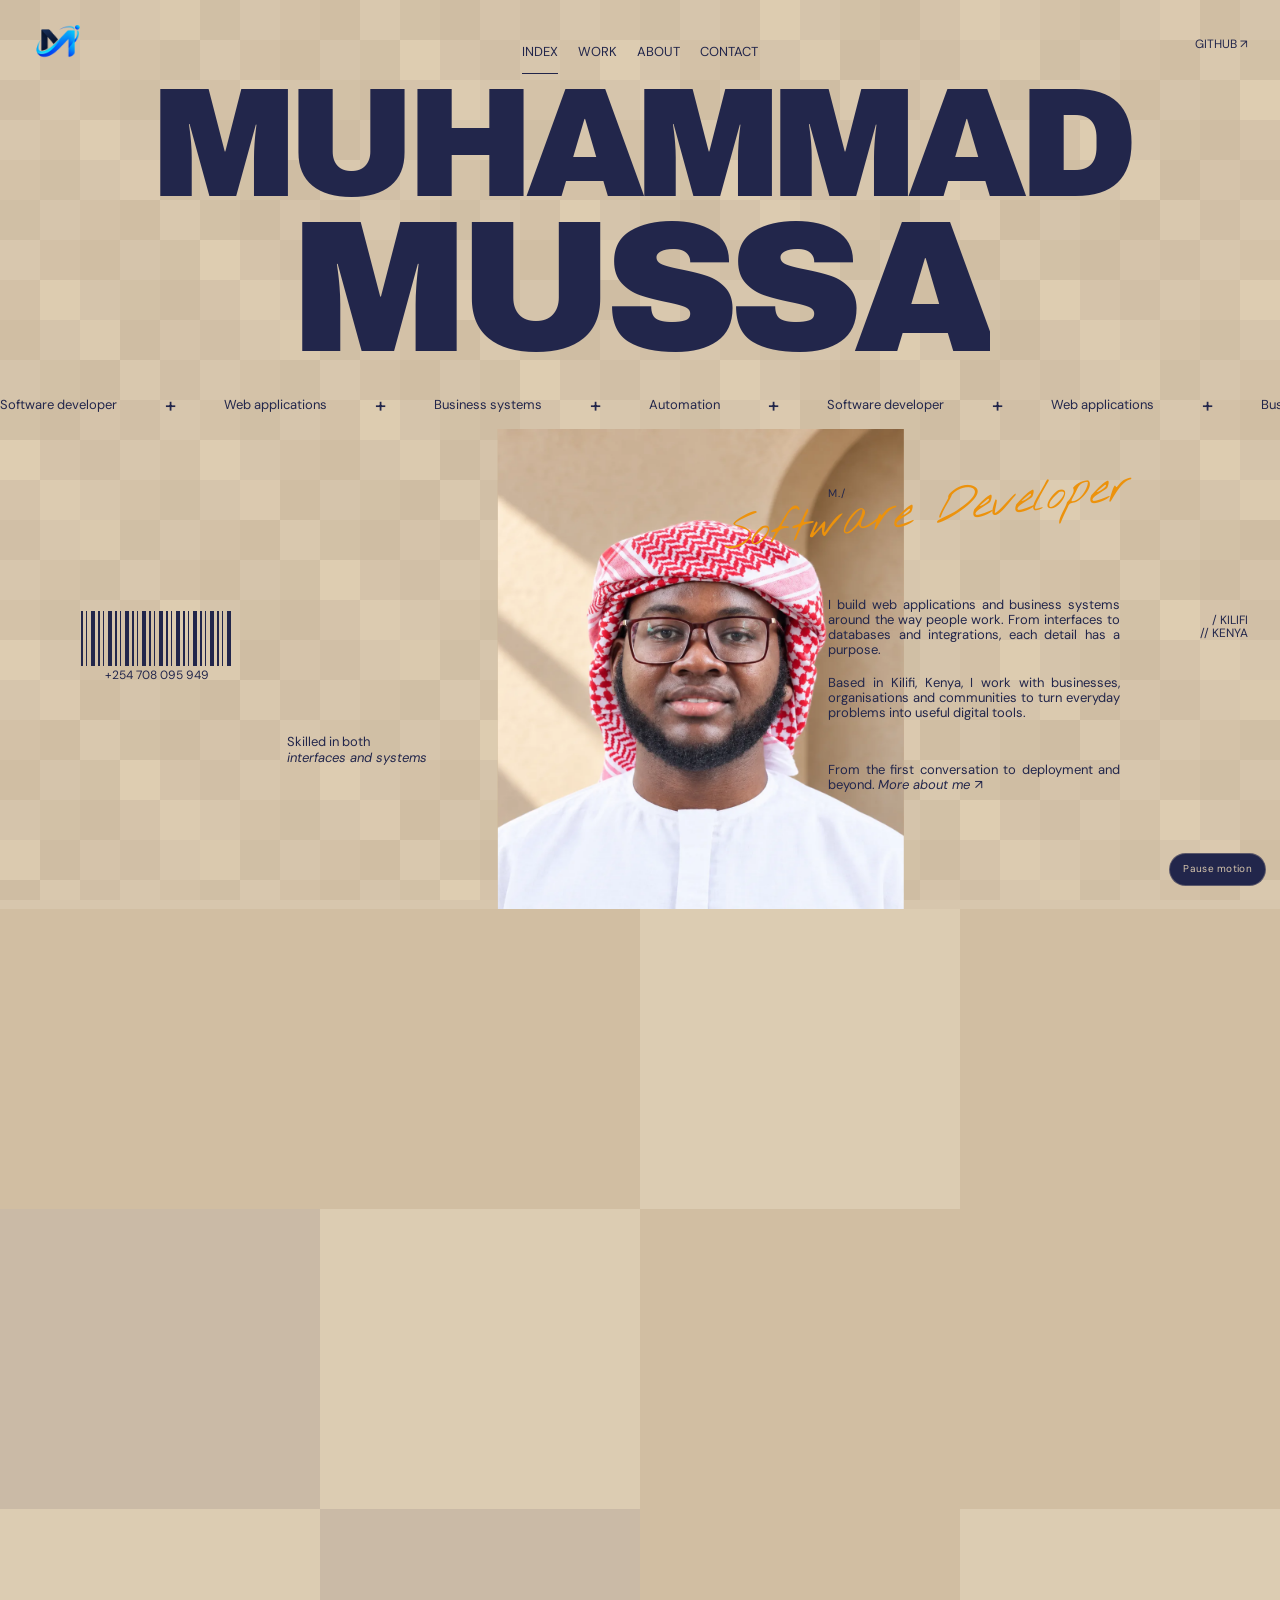
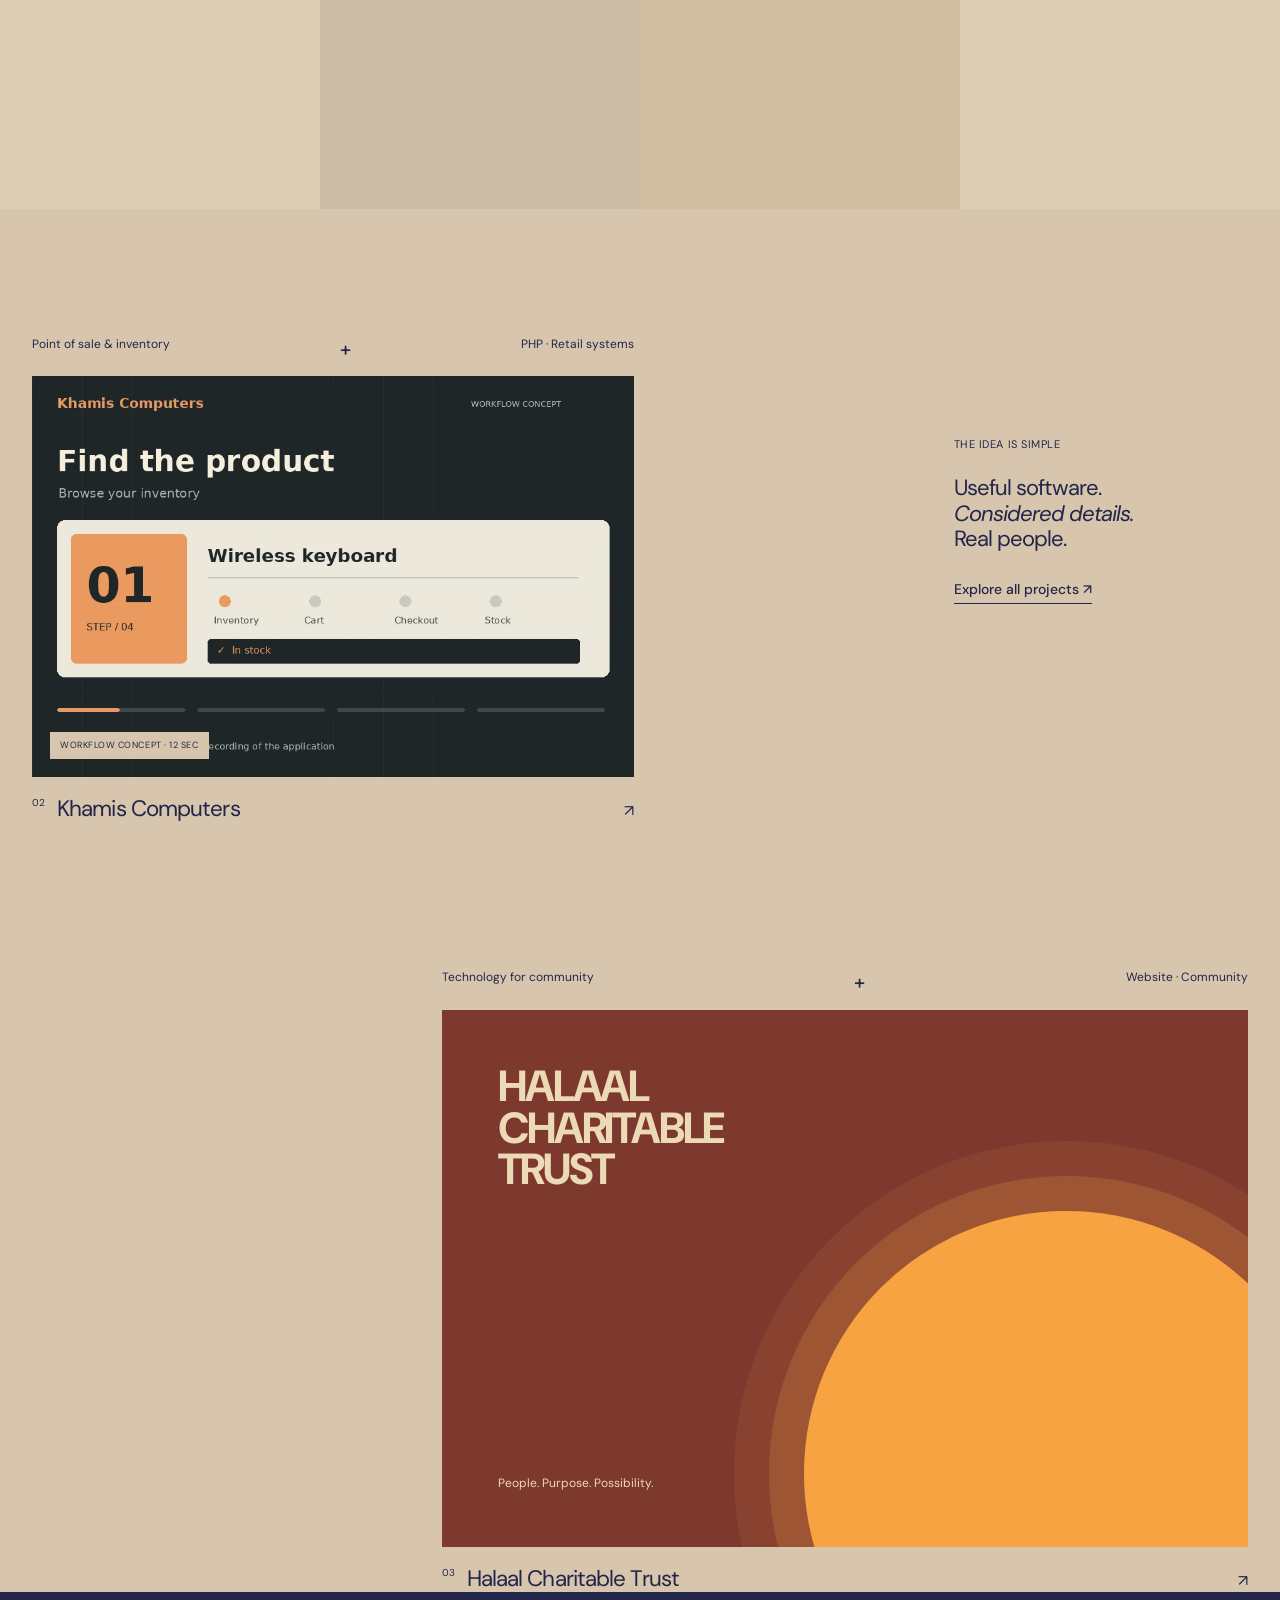
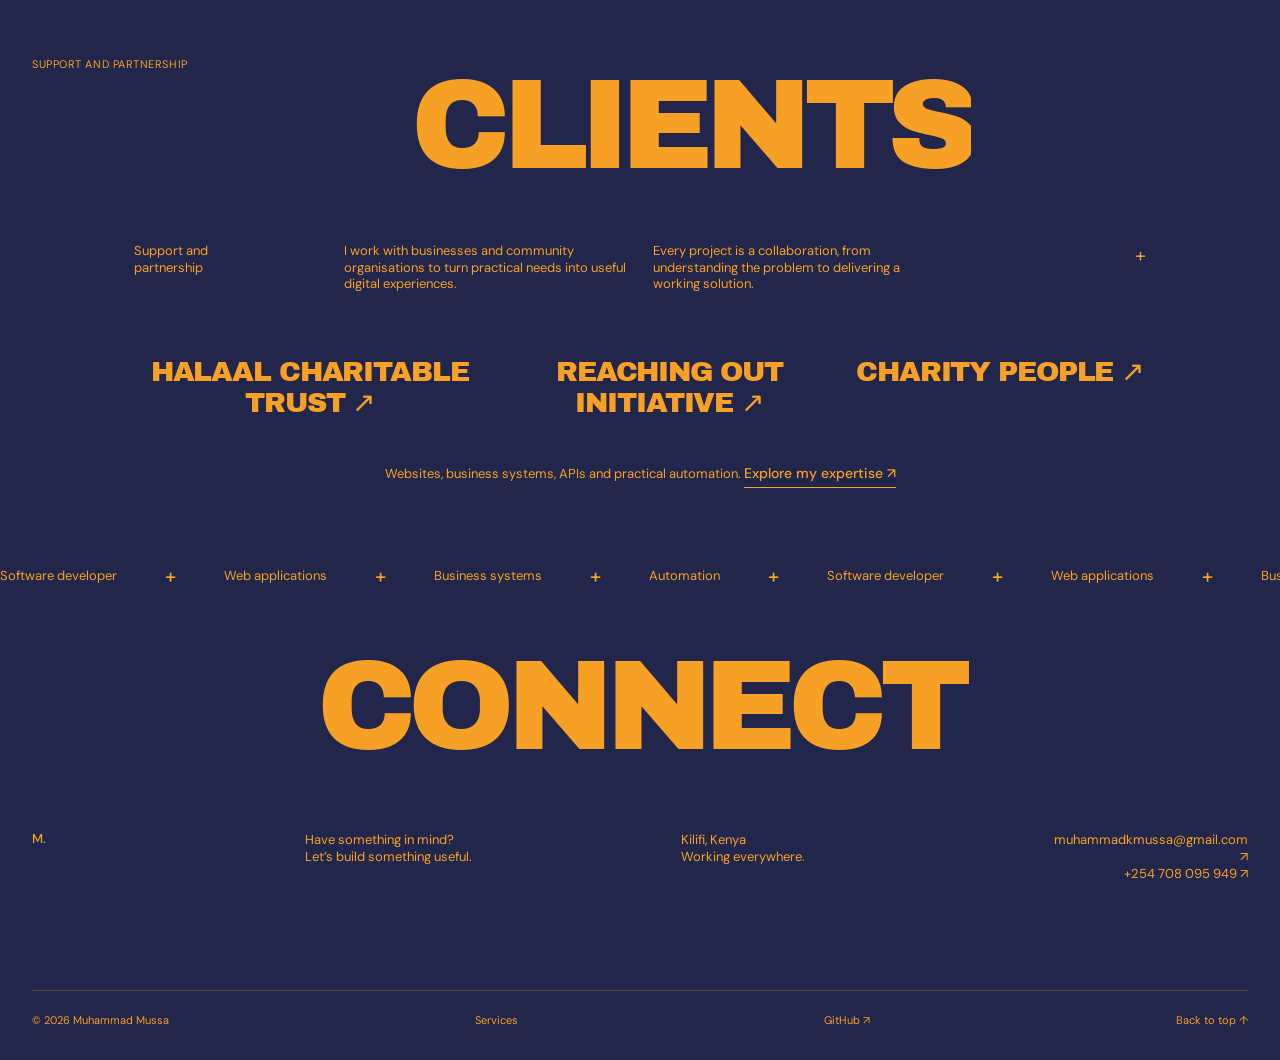
==== index.html @ 66f67c25 "Optimize deploy: WebP portrait, immutable asset caching, exclude docs/unused assets" ====
<!doctype html>
<html lang="en">
<head>
<meta charset="utf-8">
<meta name="viewport" content="width=device-width, initial-scale=1">
<title>Software Developer in Kilifi — Muhammad Mussa</title>
<meta name="description" content="Muhammad Mussa is a full-stack software developer in Kilifi, Kenya — websites, custom software, POS & inventory, hotel, school, library, NGO and AI solutions with M-Pesa and WhatsApp integration.">
<link rel="canonical" href="https://muhammadmussa.vercel.app/">
<meta property="og:type" content="website">
<meta property="og:title" content="Software Developer in Kilifi — Muhammad Mussa">
<meta property="og:description" content="Websites, custom software, POS & inventory, hotel, school, NGO and AI solutions for organisations in Kilifi and beyond.">
<meta property="og:url" content="https://muhammadmussa.vercel.app/">
<meta property="og:image" content="https://muhammadmussa.vercel.app/assets/og-image.png">
<meta name="twitter:card" content="summary_large_image">
<meta name="twitter:title" content="Software Developer in Kilifi — Muhammad Mussa">
<meta name="twitter:description" content="Websites, custom software, POS & inventory, hotel, school, NGO and AI solutions.">
<meta name="twitter:image" content="https://muhammadmussa.vercel.app/assets/og-image.png">
<meta name="theme-color" content="#D7C6AD">
<link rel="icon" href="/assets/favicon.png" type="image/png">
<link rel="apple-touch-icon" href="/assets/apple-touch-icon.png">
<link rel="preconnect" href="https://fonts.googleapis.com">
<link rel="preconnect" href="https://fonts.gstatic.com" crossorigin>
<link href="https://fonts.googleapis.com/css2?family=IBM+Plex+Mono:wght@400;500&family=IBM+Plex+Sans:wght@400;500;600;700&display=swap" rel="stylesheet">
<script id="portfolio-assets">
// A new local URL on each navigation keeps Live Server from returning an old stylesheet.
window.portfolioAssetVersion = /^(localhost|127\.0\.0\.1)$/.test(location.hostname)
  ? Date.now().toString(36)
  : '20260928-portfolio-1';
for (const file of ['styles.css', 'premium.css', 'fidelity.css']) {
  document.write(`<link rel="stylesheet" href="/${file}?v=${window.portfolioAssetVersion}">`);
}
</script>
<noscript><link rel="stylesheet" href="/styles.css"><link rel="stylesheet" href="/premium.css"><link rel="stylesheet" href="/fidelity.css"></noscript>
<link href="https://fonts.googleapis.com/css2?family=Archivo+Black&family=DM+Sans:wght@400;500;600&family=Nothing+You+Could+Do&display=swap" rel="stylesheet">
<script type="application/ld+json">
{
  "@context": "https://schema.org",
  "@type": "Person",
  "name": "Muhammad Mussa",
  "jobTitle": "Software Developer",
  "address": {
    "@type": "PostalAddress",
    "addressLocality": "Kilifi",
    "addressCountry": "KE"
  },
  "email": "muhammadkmussa@gmail.com",
  "telephone": "+254708095949",
  "url": "https://muhammadmussa.vercel.app/",
  "sameAs": [
    "https://github.com/muhammadkmussa-cloud"
  ],
  "knowsAbout": [
    "Web Development",
    "Custom Software",
    "Business Systems",
    "POS and Inventory",
    "Hospitality Systems",
    "Education Systems",
    "Library Systems",
    "Artificial Intelligence",
    "Automation",
    "M-Pesa Integration",
    "WhatsApp Integration"
  ]
}
</script>
</head>
<body data-page="index"><a class="skip" href="#main">Skip to content</a><div class="mosaic" aria-hidden="true"></div><div class="page-curtain" aria-hidden="true"><div class="curtain-blocks"><i></i><i></i><i></i><i></i><i></i><i></i><i></i><i></i><i></i><i></i><i></i><i></i></div></div>
<header class="header"><a class="brand" href="/" aria-label="Muhammad Mussa home"><img src="/assets/logo-512.png" width="52" height="52" alt="Muhammad Mussa logo"></a><nav id="navLinks" aria-label="Primary"><a href="/">Index</a><a href="/work.html">Work</a><a href="/about.html">About</a><a href="/contact.html">Contact</a></nav><a class="social-link" href="https://github.com/muhammadkmussa-cloud" target="_blank" rel="noopener">GitHub ↗</a><button class="burger" id="burger" aria-label="Open navigation" aria-expanded="false" aria-controls="navLinks" hidden><span></span><span></span></button></header><button class="motion-toggle" type="button" aria-pressed="false" hidden>Pause motion</button><main id="main"><section class="identity" id="top"><h1 class="name-title display"><span>MUHAMMAD</span><span>MUSSA</span></h1><div class="ticker" aria-label="Software developer, web applications, business systems, automation"><div class="ticker-track" aria-hidden="true"><div><span>Software developer</span><i aria-hidden="true">+</i><span>Web applications</span><i aria-hidden="true">+</i><span>Business systems</span><i aria-hidden="true">+</i><span>Automation</span><i aria-hidden="true">+</i></div><div><span>Software developer</span><i aria-hidden="true">+</i><span>Web applications</span><i aria-hidden="true">+</i><span>Business systems</span><i aria-hidden="true">+</i><span>Automation</span><i aria-hidden="true">+</i></div></div></div><div class="hero-editorial wrap"><div class="portrait-stage" aria-label="Portrait of Muhammad Mussa"><img class="portrait-photo" src="/assets/portrait-muhammad.webp" alt="Muhammad Mussa wearing glasses and a red-and-white kilamba" width="1122" height="1402" decoding="async"><span class="portrait-caption">MUHAMMAD MUSSA / INDEPENDENT ENGINEER</span><span class="handwritten">Software Developer</span></div><div class="hero-aside"><span class="micro">M./</span><p>I build web applications and business systems around the way people work. From interfaces to databases and integrations, each detail has a purpose.</p><p class="hero-detail">Based in Kilifi, Kenya, I work with businesses, organisations and communities to turn everyday problems into useful digital tools.</p><p class="hero-detail">From the first conversation to deployment and beyond. <a href="/about.html"><em>More about me ↗</em></a></p></div><div class="hero-stamp"><span class="barcode" aria-hidden="true"></span><span>+254 708 095 949</span></div><span class="hero-side-label">/ KILIFI<br>// KENYA</span><p class="hero-left-note">Skilled in both<br><em>interfaces and systems</em></p></div></section><section class="wrap selected-work" id="work"><div class="editorial-heading"><h2 class="display reveal work-word"><span>W</span><span>O</span><span>RK</span></h2><span class="micro">A FEW THINGS<br>I’VE BUILT / 01—03</span></div><div class="work-grid"><article class="work-card reveal"><div class="card-kicker"><span>Library management</span><span class="spinning-cross" aria-hidden="true">+</span><span>Python · M-Pesa · OCR</span></div><a class="work-image library" href="/somahub.html" aria-label="Explore SomaHub"><div class="project-pair"><div class="library-cover"><span class="cover-micro">SOMAHUB / LIBRARY SYSTEM</span><strong>GOOD<br>BOOKS.<br>CONNECTED<br>PEOPLE.</strong><div class="cover-books" aria-hidden="true"><i>SOMA</i><i>HUB</i><i>LIBRARY</i></div><small>Illustrated project overview</small></div><div class="film-panel"><video class="showcase-film" muted loop playsinline preload="none" poster="/assets/films/library-poster.webp" aria-label="Illustrated library workflow"><source src="/assets/films/library.mp4" type="video/mp4"></video><span class="media-badge">Workflow concept · 12 sec</span><span class="view-orb" aria-hidden="true">View<br>project ↗</span></div></div></a><a class="card-caption" href="/somahub.html"><sup>01</sup><h3>SomaHub</h3><span>↗</span></a></article><article class="work-card reveal"><div class="card-kicker"><span>Point of sale & inventory</span><span class="spinning-cross" aria-hidden="true">+</span><span>PHP · Retail systems</span></div><a class="work-image pos" href="/khamis-computers.html" aria-label="Explore Khamis Computers"><video class="showcase-film" muted loop playsinline preload="none" poster="/assets/films/pos-poster.webp" aria-label="Illustrated pos workflow"><source src="/assets/films/pos.mp4" type="video/mp4"></video><span class="media-badge">Workflow concept · 12 sec</span><span class="view-orb" aria-hidden="true">View<br>project ↗</span></a><a class="card-caption" href="/khamis-computers.html"><sup>02</sup><h3>Khamis Computers</h3><span>↗</span></a></article><div class="work-statement reveal"><span class="micro">THE IDEA IS SIMPLE</span><p>Useful software.<br><em>Considered details.</em><br>Real people.</p><a class="text-link" href="/work.html">Explore all projects ↗</a></div><article class="work-card reveal"><div class="card-kicker"><span>Technology for community</span><span class="spinning-cross" aria-hidden="true">+</span><span>Website · Community</span></div><a class="work-image charity" href="/halaal-charitable-trust.html" aria-label="Explore Halaal Charitable Trust"><div class="charity-cover"><span>HALAAL<br>CHARITABLE<br>TRUST</span><div class="sun-disc"></div><small>People. Purpose. Possibility.</small></div><span class="view-orb" aria-hidden="true">View<br>project ↗</span></a><a class="card-caption" href="/halaal-charitable-trust.html"><sup>03</sup><h3>Halaal Charitable Trust</h3><span>↗</span></a></article></div></section><section class="clients" id="about"><div class="wrap clients-inner"><span class="micro">SUPPORT AND PARTNERSHIP</span><div class="split-heading"><h2 class="display reveal client-word"><span>CLI</span><span>ENTS</span></h2><p class="split-note"><span aria-hidden="true">(</span><span>Good software starts with people. Thank you for the trust and collaboration.</span><span aria-hidden="true">)</span></p></div><div class="client-introduction reveal"><span>Support and<br>partnership</span><p>I work with businesses and community organisations to turn practical needs into useful digital experiences.</p><p>Every project is a collaboration, from understanding the problem to delivering a working solution.</p><span class="client-cross" aria-hidden="true">+</span></div><div class="client-names reveal"><a href="https://halaalcharitabletrust.org/" target="_blank" rel="noopener">Halaal Charitable Trust ↗</a><a href="https://reachingoutinitiative.org/" target="_blank" rel="noopener">Reaching Out Initiative ↗</a><a href="https://charitypeople.co.ke/" target="_blank" rel="noopener">Charity People ↗</a></div><p id="expertise">Websites, business systems, APIs and practical automation. <a class="text-link" href="/services.html">Explore my expertise ↗</a></p></div></section></main><footer class="premium-footer" id="contact"><div class="ticker" aria-label="Software developer, web applications, business systems, automation"><div class="ticker-track" aria-hidden="true"><div><span>Software developer</span><i aria-hidden="true">+</i><span>Web applications</span><i aria-hidden="true">+</i><span>Business systems</span><i aria-hidden="true">+</i><span>Automation</span><i aria-hidden="true">+</i></div><div><span>Software developer</span><i aria-hidden="true">+</i><span>Web applications</span><i aria-hidden="true">+</i><span>Business systems</span><i aria-hidden="true">+</i><span>Automation</span><i aria-hidden="true">+</i></div></div></div><div class="wrap"><a class="connect display reveal" href="/contact.html"><span class="connect-line">C</span><span class="connect-line">ON</span><span class="connect-line">NECT</span></a><div class="footer-grid"><a href="/" class="footer-mark">M.</a><p>Have something in mind?<br>Let’s build something useful.</p><p>Kilifi, Kenya<br>Working everywhere.</p><div><a href="mailto:muhammadkmussa@gmail.com">muhammadkmussa@gmail.com ↗</a><a href="tel:+254708095949">+254 708 095 949 ↗</a></div></div><div class="footer-base"><span>© <span id="year">2026</span> Muhammad Mussa</span><a href="/services.html">Services</a><a href="https://github.com/muhammadkmussa-cloud" target="_blank" rel="noopener">GitHub ↗</a><a href="#top">Back to top ↑</a></div></div></footer><script id="portfolio-scripts">
for (const file of ['script.js', 'motion.js', 'interactions.js']) {
  const tag = document.createElement('script');
  tag.src = `/${file}?v=${window.portfolioAssetVersion}`;
  tag.async = false;
  document.body.append(tag);
}
</script></body></html>
---- styles.css ----
:root {
  --paper:#f8f9fb;
  --white:#fff;
  --ink:#182126;
  --muted:#58636b;
  --blue:#1b4dd8;
  --blue-dark:#153ba8;
  --line:#dce1e5;
  --mono:'IBM Plex Mono',monospace;
  --sans:'IBM Plex Sans',system-ui,sans-serif;
  --wrap:1160px}

* {
  box-sizing:border-box}
html {
  scroll-behavior:smooth;
  scroll-padding-top:100px}
body {
  margin:0;
  background:var(--paper);
  color:var(--ink);
  font-family:var(--sans);
  font-size:17px;
  line-height:1.65;
  -webkit-font-smoothing:antialiased}
a {
  color:inherit;
  text-decoration:none}
button,input,textarea {
  font:inherit}
button,a,input,textarea,summary {
  -webkit-tap-highlight-color:transparent}
button,a {
  touch-action:manipulation}
button {
  cursor:pointer}
img {
  max-width:100%;
  height:auto}
h1,h2,h3,p {
  margin:0}
h1,h2,h3 {
  line-height:1.12;
  font-weight:500;
  letter-spacing:-.045em}
h1 {
  font-size:clamp(2.8rem,5.1vw,4.4rem)}
h2 {
  font-size:clamp(2rem,3.4vw,3rem)}
h3 {
  font-size:1.5rem}
em {
  font-style:normal;
  color:var(--blue)}
p {
  color:var(--muted)}
a,button {
  transition:color .18s,background .18s,border-color .18s,box-shadow .18s}
a:hover {
  color:var(--blue)}
:focus-visible {
  outline:3px solid var(--blue);
  outline-offset:5px}
::selection {
  background:#dce5ff;
  color:#132659}
[hidden] {
  display:none!important}
.wrap {
  width:min(var(--wrap),calc(100% - 96px));
  margin-inline:auto}
.section {
  padding-block:100px}
.eyebrow,.small-label {
  font-family:var(--mono);
  font-size:.69rem;
  letter-spacing:.075em;
  text-transform:uppercase;
  font-weight:500}
.eyebrow {
  color:var(--muted)}
.skip {
  position:fixed;
  left:16px;
  top:-100px;
  padding:12px 20px;
  background:var(--blue);
  color:white;
  z-index:100}
.skip:focus {
  top:12px;
  color:white}
.header {
  position:sticky;
  top:0;
  z-index:20;
  background:rgba(248,249,251,.97);
  border-bottom:1px solid var(--line)}
.header-inner {
  height:88px;
  display:flex;
  justify-content:space-between;
  align-items:center;
  gap:24px}
.brand {
  display:flex;
  align-items:center;
  gap:14px;
  font-size:.95rem;
  font-weight:600;
  line-height:1.3}
.brand-role {
  display:block;
  font-weight:400;
  font-size:.72rem;
  color:var(--muted);
  margin-top:4px}
nav {
  display:flex;
  align-items:center;
  gap:32px;
  font-size:.84rem}
nav a {
  padding-block:10px}
nav a[aria-current] {
  color:var(--blue)}
.nav-contact {
  border-bottom:1px solid var(--ink)}
.nav-contact span {
  margin-left:14px}
.burger {
  border:1px solid var(--line);
  background:transparent;
  width:44px;
  height:44px;
  padding:12px;
  display:none}
.burger span {
  display:block;
  height:2px;
  background:var(--ink);
  margin:5px 0}
.hero {
  padding-top:38px}
.hero-top {
  display:flex;
  justify-content:space-between;
  align-items:center;
  gap:20px}
.availability {
  font-size:.72rem;
  color:var(--muted);
  display:flex;
  align-items:center;
  gap:8px}
.availability i {
  width:6px;
  height:6px;
  border-radius:50%;
  background:#347654}
.hero-grid {
  display:grid;
  grid-template-columns:1.18fr 1fr;
  gap:60px;
  align-items:center;
  padding:65px 0 70px}
.hero h1 {
  font-size:clamp(2.8rem,4.6vw,4rem);
  line-height:1.08}
.hero-intro {
  max-width:43ch;
  font-size:1.1rem;
  margin-top:26px;
  line-height:1.7}
.actions {
  display:flex;
  flex-wrap:wrap;
  align-items:center;
  gap:24px;
  margin-top:30px}
.btn {
  display:inline-flex;
  align-items:center;
  justify-content:center;
  gap:30px;
  padding:13px 22px;
  font-size:.88rem;
  font-weight:500;
  border:1px solid transparent;
  border-radius:3px;
  min-height:48px}
.btn-blue {
  background:var(--blue);
  color:white}
.btn-blue:hover {
  background:var(--blue-dark);
  color:white}
.btn-light {
  border-color:#c8d0da;
  background:white;
  color:var(--ink)}
.btn-light:hover {
  border-color:var(--blue);
  color:var(--blue)}
.text-link {
  display:inline-flex;
  align-items:center;
  gap:20px;
  font-size:.86rem;
  font-weight:500;
  padding-block:8px;
  border-bottom:1px solid var(--line)}
.text-link span {
  transition:transform .18s}
.text-link:hover span {
  transform:translate(2px,-2px)}
.hero-footnote {
  font-size:.74rem;
  margin-top:24px}
.hero-feature {
  background:#e9edf6;
  border:1px solid #dbe2ef;
  padding:24px 26px 22px;
  min-height:365px;
  display:flex;
  flex-direction:column;
  position:relative;
  overflow:hidden;
  border-radius:4px;
  color:var(--ink)}
.hero-feature:hover {
  color:var(--ink);
  border-color:#9baed8;
  box-shadow:0 10px 28px #182c5710}
.feature-top,.feature-bottom {
  display:flex;
  justify-content:space-between;
  gap:12px;
  align-items:center}
.feature-top .eyebrow {
  color:#4e607d}
.circle-arrow {
  display:grid;
  place-items:center;
  width:30px;
  height:30px;
  border:1px solid #bec9dd;
  border-radius:50%}
.feature-bottom {
  align-items:flex-end;
  margin-top:auto}
.feature-bottom h2 {
  font-size:1.5rem;
  margin-bottom:5px}
.feature-bottom p {
  font-size:.74rem;
  max-width:25ch}
.feature-bottom .small-label {
  font-size:.55rem;
  color:#4e607d;
  max-width:14ch;
  text-align:right}
.book-art {
  position:relative;
  height:218px;
  align-self:center;
  width:280px;
  transform:rotate(-9deg)}
.book {
  position:absolute;
  display:flex;
  align-items:flex-end;
  justify-content:space-between;
  writing-mode:vertical-rl;
  transform:rotate(180deg);
  height:156px;
  width:64px;
  background:#2854c8;
  color:#e9eeff;
  padding:12px;
  font:500 .61rem var(--mono);
  box-shadow:5px -5px 0 #ccd5e8;
  border-left:1px solid #ffffff40;
  border-radius:2px}
.b1 {
  left:25px;
  top:37px;
  background:#94a9d6;
  color:#1d356c}
.b2 {
  left:98px;
  top:24px;
  background:#537acb}
.b3 {
  left:171px;
  top:10px;
  background:#1b4dd8;
  font-family:var(--sans);
  font-size:1.25rem;
  font-weight:600}
.client-strip {
  display:grid;
  grid-template-columns:160px 1fr;
  gap:24px;
  border-top:1px solid var(--line);
  border-bottom:1px solid var(--line);
  padding:26px 0;
  align-items:center}
.client-strip>div {
  display:flex;
  justify-content:space-between;
  gap:24px;
  flex-wrap:wrap}
.client-strip a {
  font-size:.86rem;
  font-weight:500}
.section-heading {
  display:flex;
  justify-content:space-between;
  align-items:flex-end;
  gap:50px;
  margin-bottom:38px}
.section-heading .eyebrow {
  margin-bottom:18px}
.section-heading>p,.section-heading>div:last-child:not(:first-child) {
  max-width:340px;
  font-size:.95rem}
.section-heading .text-link {
  margin-top:14px}
.project {
  min-width:0}
.project-featured {
  display:grid;
  grid-template-columns:1.4fr 1fr;
  border:1px solid var(--line);
  background:white;
  border-radius:4px;
  overflow:hidden;
  margin-bottom:34px}
.project-art {
  display:flex;
  flex-direction:column;
  position:relative;
  padding:28px 32px;
  min-height:310px;
  overflow:hidden}
.art-label {
  font:500 .64rem var(--mono);
  text-transform:uppercase;
  letter-spacing:.08em;
  z-index:1}
.library-art {
  background:#173caa;
  color:#edf2ff;
  min-height:380px}
.library-art:hover {
  color:white;
  background:#123699}
.library-graphic {
  font-size:clamp(2.4rem,4vw,3.8rem);
  font-weight:500;
  line-height:1;
  letter-spacing:-.045em;
  margin:auto 0;
  padding:28px 0;
  display:flex;
  flex-direction:column}
.outline-word {
  color:#b5c7ff}
.art-bottom {
  display:flex;
  justify-content:space-between;
  align-items:center;
  font:400 .7rem var(--mono);
  border-top:1px solid #ffffff40;
  padding-top:16px;
  gap:15px}
.art-bottom>span:last-child {
  font-size:1.5rem;
  line-height:1}
.project-copy {
  padding:30px 0 0}
.project-featured .project-copy {
  padding:42px;
  align-self:center}
.project-copy .eyebrow {
  font-size:.62rem}
.project-copy h3 {
  margin-top:14px;
  margin-bottom:16px;
  font-size:1.8rem}
.project-copy>p {
  font-size:.94rem;
  max-width:48ch}
.tags {
  list-style:none;
  margin:22px 0;
  padding:0;
  display:flex;
  flex-wrap:wrap;
  gap:8px}
.tags li {
  font:400 .65rem var(--mono);
  color:#52616c;
  padding:5px 9px;
  background:#edf1f6;
  border-radius:2px}
.project-role {
  font-size:.75rem;
  margin:22px 0}
.project-role dt {
  color:var(--muted)}
.project-role dd {
  margin:4px 0 0}
.project-grid {
  display:grid;
  grid-template-columns:1fr 1fr;
  gap:34px}
.project-grid .project-art {
  border-radius:4px}
.retail-art {
  background:#e7e9df;
  color:#384138}
.retail-art:hover {
  color:#273a29;
  background:#e0e5d5}
.retail-graphic {
  display:flex;
  align-items:center;
  justify-content:center;
  gap:35px;
  margin:auto;
  font-size:2.5rem;
  line-height:1.05;
  letter-spacing:-.04em;
  padding:28px 0}
.retail-graphic strong {
  font-weight:500;
  color:#536a41}
.retail-symbol {
  font-size:7rem;
  line-height:1;
  font-weight:400}
.retail-art .art-bottom {
  border-color:#bdc6b7}
.charity-art {
  background:#efe6de;
  color:#493c35}
.charity-art:hover {
  color:#493c35;
  background:#ebdfd4}
.charity-graphic {
  position:relative;
  margin:auto 0;
  padding:35px 0;
  display:grid;
  place-items:center;
  min-height:190px}
.charity-graphic>div {
  font-size:2.3rem;
  line-height:1.13;
  letter-spacing:-.04em;
  z-index:1}
.charity-graphic em {
  color:#865338}
.orbit {
  position:absolute;
  width:190px;
  height:190px;
  border:1px solid #b99d84;
  border-radius:50%;
  right:5%;
  opacity:.6}
.orbit:before,.orbit:after {
  content:'';
  position:absolute;
  inset:20px;
  border:1px solid #b99d84;
  border-radius:50%}
.orbit:after {
  inset:40px}
.charity-art .art-bottom {
  border-color:#cdbbad}
.more-work {
  margin-top:44px;
  border-top:1px solid var(--line);
  border-bottom:1px solid var(--line)}
summary {
  cursor:pointer;
  list-style:none;
  display:flex;
  justify-content:space-between;
  align-items:center;
  gap:22px;
  padding:22px 0;
  font-size:.95rem}
summary::-webkit-details-marker {
  display:none}
summary>span {
  font-size:1.25rem;
  font-weight:400;
  transition:transform .18s}
details[open]>summary>span {
  transform:rotate(45deg)}
.archive {
  display:grid;
  grid-template-columns:1fr 1fr;
  gap:24px;
  padding:10px 0 30px}
.archive h3 {
  font-size:1.1rem;
  letter-spacing:-.02em}
.archive p {
  font-size:.83rem;
  margin-top:8px}
.expertise-section {
  background:#eef1f5;
  border-block:1px solid var(--line)}
.expertise-grid {
  display:grid;
  grid-template-columns:repeat(4,1fr);
  gap:30px;
  margin-top:48px}
.expertise-grid article {
  border-top:1px solid #cbd3dc;
  padding-top:25px;
  display:flex;
  flex-direction:column}
.cap-icon {
  font:400 1.5rem var(--mono);
  color:var(--blue);
  display:block;
  margin-bottom:25px}
.expertise-grid h3 {
  font-size:1.2rem;
  letter-spacing:-.025em;
  line-height:1.3}
.expertise-grid p {
  font-size:.88rem;
  margin-top:15px;
  margin-bottom:25px}
.expertise-grid a {
  font-size:.76rem;
  margin-top:auto;
  font-weight:500}
.about {
  display:grid;
  grid-template-columns:1.2fr 1fr;
  gap:100px}
.about h2 {
  margin-top:18px;
  margin-bottom:28px}
.muted {
  color:var(--muted)}
.about p:not(.eyebrow) {
  margin-top:18px;
  font-size:.95rem;
  max-width:52ch}
.about .about-lead {
  font-size:1.13rem}
.about .text-link {
  margin-top:24px}
.toolkit {
  padding:30px;
  border-left:1px solid var(--line);
  align-self:center}
.toolkit dl {
  margin:15px 0}
.toolkit dl>div {
  padding:16px 0;
  border-bottom:1px solid var(--line)}
.toolkit dt {
  font-size:.78rem;
  color:var(--muted);
  margin-bottom:5px}
.toolkit dd {
  font-size:.9rem;
  margin:0}
.toolkit .toolkit-note {
  font:400 .76rem/1.8 var(--mono)!important;
  color:var(--blue)}
.process {
  padding-bottom:100px}
.process-title {
  display:flex;
  gap:24px;
  justify-content:space-between;
  align-items:center;
  padding-bottom:25px;
  border-bottom:1px solid var(--line)}
.process-title>p:last-child {
  font-size:.9rem}
.process ol {
  list-style:none;
  display:grid;
  grid-template-columns:repeat(4,1fr);
  gap:32px;
  padding:30px 0 0;
  margin:0}
.process li>span {
  font:400 .75rem var(--mono);
  color:var(--blue)}
.process h3 {
  font-size:1.1rem;
  margin:15px 0 10px;
  letter-spacing:-.02em}
.process li p {
  font-size:.85rem}
.contact-section {
  background:#17242e;
  color:#f9fafc;
  padding:90px 0}
.contact-grid {
  display:grid;
  grid-template-columns:1fr 1fr;
  gap:100px}
.contact-section .eyebrow {
  color:#b5c3d3}
.contact-section h2 {
  font-size:clamp(2.3rem,3.7vw,3.4rem);
  margin:25px 0;
  line-height:1.1}
.contact-section h2>span {
  color:#9ab7ff}
.contact-section p {
  color:#b9c6d0;
  max-width:36ch}
.contact-email {
  display:inline-block;
  margin-top:30px;
  font-size:clamp(.9rem,1.45vw,1.15rem);
  overflow-wrap:anywhere;
  border-bottom:1px solid #6b7c8b;
  padding-bottom:5px}
.contact-email:hover {
  color:#a9c2ff}
.copy-email {
  display:block;
  color:#c0cbd5;
  background:transparent;
  border:0;
  padding:8px 0;
  font-size:.74rem;
  text-decoration:underline;
  text-underline-offset:3px}
.copy-email:hover {
  color:white}
.copy-status {
  font-size:.75rem;
  min-height:24px}
.contact-location {
  font:400 .71rem/1.9 var(--mono);
  color:#b9c6d0;
  margin-top:25px}
.contact-form {
  align-self:start}
.field {
  margin-bottom:18px}
.field label {
  display:block;
  font-size:.83rem;
  margin-bottom:8px}
.field label span {
  color:#afbfcd;
  font-size:.73rem}
.field input,.field textarea {
  display:block;
  width:100%;
  border:1px solid #52616e;
  background:#21323f;
  color:white;
  padding:12px 14px;
  border-radius:3px;
  font-size:.9rem}
.field input::placeholder,.field textarea::placeholder {
  color:#aebdca}
.field textarea {
  resize:vertical;
  min-height:125px}
.field input:focus,.field textarea:focus {
  outline:2px solid #9ab7ff;
  outline-offset:2px}
.field [aria-invalid=true] {
  border-color:#ffb4a9}
.field-error {
  font-size:.75rem;
  color:#ffb4a9!important;
  max-width:none!important}
.field-error:not(:empty) {
  margin-top:6px}
.contact-form .actions {
  gap:12px;
  margin-top:23px}
.contact-form .btn {
  gap:16px}
.contact-form .form-hint {
  font-size:.72rem;
  line-height:1.7;
  margin-top:14px;
  max-width:none}
.contact-section :focus-visible {
  outline-color:#aac2ff}
.faq-section {
  display:grid;
  grid-template-columns:.8fr 1.2fr;
  gap:80px;
  padding-block:80px}
.faq-section h2 {
  font-size:2rem;
  margin-top:18px}
.faq details {
  border-bottom:1px solid var(--line)}
.faq details:first-child {
  border-top:1px solid var(--line)}
.faq p {
  font-size:.87rem;
  padding-bottom:22px}
.faq p a {
  text-decoration:underline}
.footer {
  border-top:1px solid var(--line);
  padding:35px 0}
.footer-inner {
  display:flex;
  align-items:center;
  justify-content:space-between;
  gap:25px;
  flex-wrap:wrap}
.footer-name {
  font-size:.95rem;
  font-weight:500}
.footer-name span {
  display:block;
  color:var(--muted);
  font-size:.76rem;
  font-weight:400;
  margin-top:3px}
.footer-inner>div {
  display:flex;
  gap:25px;
  font-size:.78rem}
.footer-inner>p {
  width:100%;
  font-size:.69rem;
  border-top:1px solid var(--line);
  padding-top:20px;
  margin-top:5px}
.page-intro {
  padding-block:70px 60px}
.back-link {
  display:inline-block;
  font-size:.8rem;
  margin-bottom:48px}
.page-intro .eyebrow {
  margin-bottom:22px}
.page-intro h1 {
  max-width:16ch}
.page-intro>p:not(.eyebrow) {
  max-width:55ch;
  margin-top:25px;
  font-size:1.13rem}
.page-intro>.btn {
  margin-top:30px}
.service-catalogue {
  display:grid;
  grid-template-columns:1fr 1fr;
  gap:0 60px;
  padding-bottom:80px}
.service-detail {
  border-top:1px solid var(--line);
  padding:30px 0;
  scroll-margin-top:100px}
.svc-index {
  font:400 .72rem var(--mono);
  color:var(--blue)}
.service-detail h3 {
  font-size:1.4rem;
  margin:12px 0;
  letter-spacing:-.025em}
.service-detail p {
  font-size:.9rem}
.service-detail ul {
  font-size:.86rem;
  color:var(--muted);
  padding-left:18px;
  margin-top:18px}
.service-detail li {
  padding:3px 0}
.case-content {
  padding-bottom:60px}
.case-meta {
  display:grid;
  grid-template-columns:repeat(3,1fr);
  gap:30px;
  border-block:1px solid var(--line);
  padding:25px 0;
  margin-bottom:70px}
.case-meta p {
  margin-top:10px;
  font-size:.9rem}
.case-features {
  display:grid;
  grid-template-columns:repeat(3,1fr);
  gap:40px}
.case-features h3 {
  font-size:1.3rem;
  margin:18px 0}
.case-features p {
  font-size:.95rem}
.case-cta {
  margin-top:80px;
  padding:45px;
  background:#eaf0fc;
  border-left:3px solid var(--blue)}
.case-cta h2 {
  font-size:2rem}
.case-cta p {
  margin-top:18px}
.case-cta .text-link {
  margin-top:20px}

@media(min-width:1500px) {
  .hero-grid {
  padding-block:80px}
.hero-feature {
  min-height:400px}
.book-art {
  height:250px}
}

@media(max-width:1050px) {
  .wrap {
  width:calc(100% - 64px)}
.hero-grid {
  gap:35px}
.hero h1 {
  font-size:3rem}
.hero-feature {
  padding:22px}
.hero-top {
  align-items:flex-start}
.hero-top>.eyebrow {
  max-width:35ch}
.project-featured .project-copy {
  padding:30px}
.expertise-grid {
  grid-template-columns:1fr 1fr;
  gap:36px}
.about,.contact-grid {
  gap:50px}
.client-strip {
  grid-template-columns:130px 1fr}
.client-strip>div {
  gap:12px 24px}
.faq-section {
  gap:45px}
.retail-graphic {
  gap:18px}
.retail-symbol {
  font-size:6rem}
}

@media(max-width:760px) {
  html {
  scroll-padding-top:85px}
.wrap {
  width:calc(100% - 40px)}
.header-inner {
  height:76px}
.brand-role {
  font-size:.65rem}
.brand {
  font-size:.85rem}
.header nav {
  gap:18px;
  font-size:.77rem}
.hero {
  padding-top:28px}
.hero-top {
  flex-direction:column;
  gap:12px}
.hero-top>.eyebrow {
  max-width:none;
  font-size:.62rem}
.hero-grid {
  grid-template-columns:1fr;
  padding:38px 0 40px;
  gap:35px}
.hero h1 {
  font-size:clamp(2.65rem,7.8vw,3.7rem)}
.hero-intro {
  font-size:1.03rem}
.hero-feature {
  min-height:330px;
  max-width:100%;
  width:100%}
.book-art {
  height:185px}
.book {
  height:135px}
.feature-bottom .small-label {
  max-width:none}
.hero-footnote {
  font-size:.72rem}
.client-strip {
  grid-template-columns:1fr;
  gap:15px;
  padding:24px 0}
.client-strip>div {
  gap:12px 25px}
.client-strip a {
  font-size:.78rem}
.section {
  padding-block:65px}
.section-heading {
  align-items:flex-start;
  flex-direction:column;
  gap:20px;
  margin-bottom:30px}
.section-heading>p,.section-heading>div:last-child:not(:first-child) {
  max-width:45ch}
.section-heading h2 {
  font-size:2.3rem}
.project-featured {
  grid-template-columns:1fr}
.library-art {
  min-height:310px}
.library-graphic {
  font-size:3.4rem}
.project-featured .project-copy {
  padding:28px}
.project-grid {
  gap:32px;
  grid-template-columns:1fr}
.project-art {
  min-height:300px}
.project-copy {
  padding-top:24px}
.project-copy h3 {
  font-size:1.65rem}
.retail-graphic {
  gap:45px}
.retail-symbol {
  font-size:7rem}
.archive {
  gap:24px}
.expertise-grid {
  gap:30px 24px}
.about {
  grid-template-columns:1fr;
  gap:30px}
.about h2 {
  font-size:2.2rem}
.toolkit {
  border-left:0;
  border-top:1px solid var(--line);
  padding:30px 0 0}
.toolkit dl {
  display:grid;
  grid-template-columns:1fr 1fr;
  gap:0 25px}
.process {
  padding-bottom:65px}
.process-title {
  flex-direction:column;
  align-items:flex-start;
  gap:10px}
.process ol {
  grid-template-columns:1fr 1fr;
  gap:30px}
.contact-section {
  padding-block:65px}
.contact-grid {
  grid-template-columns:1fr;
  gap:35px}
.contact-section h2 {
  font-size:2.8rem}
.contact-email {
  font-size:1.07rem}
.contact-section p {
  max-width:45ch}
.faq-section {
  grid-template-columns:1fr;
  gap:30px;
  padding-block:65px}
.service-catalogue {
  grid-template-columns:1fr;
  gap:0}
.page-intro {
  padding-block:45px}
.case-meta {
  grid-template-columns:1fr;
  gap:22px;
  margin-bottom:45px}
.case-features {
  grid-template-columns:1fr;
  gap:30px}
.case-cta {
  padding:28px;
  margin-top:45px}
.case-cta h2 {
  font-size:1.7rem}
}

@media(max-width:540px) {
  .js .burger {
  display:block}
.header-inner {
  flex-wrap:wrap;
  height:auto;
  min-height:76px;
  padding-block:15px}
.header nav {
  width:100%;
  justify-content:space-between;
  border-top:1px solid var(--line);
  padding-top:10px;
  gap:10px}
.js .header nav {
  display:none}
.js .header nav.open {
  display:flex;
  flex-direction:column;
  align-items:stretch;
  gap:0}
.js .header nav a {
  padding:12px 0}
.nav-contact {
  border-bottom:0}
.hero-feature {
  min-height:330px}
.feature-bottom {
  gap:14px}
.feature-bottom .small-label {
  max-width:14ch}
.actions {
  gap:20px}
.btn {
  padding-inline:18px;
  gap:20px}
.expertise-grid {
  grid-template-columns:1fr}
.expertise-grid article {
  padding-top:22px}
.cap-icon {
  margin-bottom:15px}
.expertise-grid p {
  margin-bottom:15px}
.archive {
  grid-template-columns:1fr}
.footer-inner>div {
  gap:20px}
.toolkit dl {
  grid-template-columns:1fr}
.contact-form .btn {
  font-size:.8rem;
  padding-inline:14px;
  gap:12px}
.contact-email {
  font-size:1rem}
.project-art {
  padding:24px}
.retail-graphic {
  gap:25px}
.retail-symbol {
  font-size:6rem}
.charity-graphic>div {
  font-size:2.1rem}
.art-label {
  font-size:.57rem}
.art-bottom {
  font-size:.62rem}
}

@media(prefers-reduced-motion:reduce) {
  html {
  scroll-behavior:auto}
*,*::before,*::after {
  transition:none!important;
  animation:none!important}
}


.field input, .field textarea { scroll-margin-top: 130px; }

.brand-logo {
  display: block;
  width: 40px;
  height: 40px;
  object-fit: contain;
  flex-shrink: 0;
}
---- premium.css ----
/* Editorial identity and shared motion surfaces. */
:root{--paper:#d7c6ad;--ink:#22264b;--muted:#4c4b59;--blue:#22264b;--blue-dark:#151936;--line:#22264b40;--amber:#f7a026;--display:Arial,Helvetica,sans-serif;--wrap:1800px}
body{font-family:'IBM Plex Sans',sans-serif;color:var(--ink);font-size:17px;line-height:1.45;background:var(--paper);overflow-x:clip}html{scroll-padding-top:110px}p{color:inherit}em{color:inherit;font-style:italic}a:hover{color:inherit}button{color:inherit}.wrap{width:calc(100% - 7vw);max-width:1800px}.display{font-family:var(--display);font-weight:900;letter-spacing:-.065em;line-height:.83;text-transform:uppercase}.display em{font-style:normal}.micro,.eyebrow{font-family:inherit;font-size:11px;letter-spacing:.05em;line-height:1.35;text-transform:uppercase;color:inherit}.mosaic{position:fixed;inset:0;z-index:-1;background-color:var(--paper);background-image:linear-gradient(90deg,#efe0c51b 50%,transparent 50%),linear-gradient(#af987218 50%,transparent 50%);background-size:174px 174px,116px 116px;pointer-events:none}.mosaic:after{content:'';position:absolute;inset:-80px;background:conic-gradient(from 90deg at 30% 65%,#ab956314 25%,transparent 0 50%,#fff5d31c 0 75%,transparent 0);background-size:290px 232px;animation:tiles-drift 18s steps(4,end) infinite}.header{position:absolute;left:0;right:0;top:0;height:104px;display:flex;align-items:center;justify-content:space-between;padding:0 3.5vw;background:transparent;border:0;z-index:60}.brand{display:block}.brand img{width:52px;height:52px;object-fit:contain}.header nav{display:flex;position:fixed;left:50%;top:30px;transform:translateX(-50%);gap:22px;padding:12px 23px;border-radius:40px;transition:background .3s,color .3s,box-shadow .3s;z-index:62}.header nav a{font-size:12px;text-transform:uppercase;position:relative;white-space:nowrap}.header nav a:after{content:'';height:1px;background:currentColor;position:absolute;left:0;bottom:-3px;right:0;transform:scaleX(0);transform-origin:left;transition:transform .3s}.header nav a:hover:after,.header nav a[aria-current=page]:after{transform:scaleX(1)}.scrolled .header nav{background:#22264bed;color:var(--amber);box-shadow:0 4px 25px #22264b15;backdrop-filter:blur(12px)}.social-link{font-size:12px;text-transform:uppercase}.burger{display:none}.motion-toggle{position:fixed;bottom:14px;right:14px;z-index:55;border:1px solid #d7c6ad50;background:var(--ink);color:var(--paper);border-radius:20px;font-size:10px;padding:9px 13px;letter-spacing:.03em}.identity{padding-top:130px}.name-title{text-align:center;font-size:clamp(50px,15.7vw,290px);margin:0 2.5vw 32px}.name-title span{display:block}.name-title span:last-child{font-size:1.32em;line-height:.8;margin-top:.025em}.ticker{overflow:hidden;width:100%;padding:20px 0;font-size:12px;line-height:1;position:relative}.ticker-track{display:flex;width:max-content;animation:marquee 36s linear infinite}.ticker-track>div{display:flex;align-items:center;justify-content:space-around;gap:60px;padding-right:60px;flex:none}.ticker span{white-space:nowrap}.ticker i{font-style:normal;font-size:18px}.hero-editorial{position:relative;display:grid;grid-template-columns:1.1fr 1fr;align-items:center;min-height:700px;padding:80px 6vw 120px;gap:7vw}.portrait-stage{position:relative;aspect-ratio:4/5;background:#bca27d77;display:flex;align-items:center;justify-content:center;isolation:isolate}.portrait-grid{position:absolute;inset:0;background:linear-gradient(90deg,#fff1 1px,transparent 1px),linear-gradient(#fff1 1px,transparent 1px);background-size:40px 40px;z-index:-1}.hero-logo{width:80%;height:auto;filter:drop-shadow(15px 30px 10px #22264b28);transform:rotate(-10deg);animation:emblem-float 8s ease-in-out infinite}.portrait-caption{position:absolute;bottom:18px;left:20px;font-size:8px;letter-spacing:.12em}.handwritten{position:absolute;left:20%;top:9%;width:130%;color:var(--amber);font-family:Georgia,serif;font-style:italic;font-size:clamp(25px,4.4vw,76px);white-space:nowrap;transform:rotate(-9deg);z-index:2;text-shadow:1px 1px #22264b15}.hero-aside{max-width:440px;position:relative;z-index:2}.hero-aside>p:first-of-type{font-size:clamp(30px,3.8vw,60px);font-weight:500;line-height:1.06;letter-spacing:-.045em;margin:25px 0}.hero-detail{font-size:16px;max-width:310px;margin-bottom:25px}.hero-stamp{position:absolute;left:6vw;bottom:35px;display:grid;gap:9px;text-align:center;font-size:9px}.barcode{height:35px;width:185px;background:repeating-linear-gradient(90deg,var(--ink) 0 2px,transparent 2px 5px,var(--ink) 5px 6px,transparent 6px 10px,var(--ink) 10px 14px,transparent 14px 17px)}.hero-side-label{position:absolute;right:0;bottom:45px;font-size:10px;writing-mode:vertical-rl}.text-link{font-size:14px;border-bottom:1px solid;display:inline-block;padding:5px 0;font-weight:500}.selected-work{padding-top:100px}.editorial-heading{display:flex;justify-content:space-between;align-items:end;margin-bottom:70px}.editorial-heading h2{font-size:clamp(65px,12vw,210px)}.editorial-heading .micro{text-align:right;margin-bottom:10px}.work-grid{display:grid;grid-template-columns:1fr 1fr;column-gap:3vw;row-gap:100px}.selected-work .work-card:nth-child(2){margin-top:180px}.work-card{min-width:0}.card-kicker{display:flex;justify-content:space-between;gap:12px;font-size:10px;margin-bottom:14px}.card-kicker span:last-child{text-align:right}.work-image{display:block;position:relative;aspect-ratio:3/2;overflow:hidden;background:var(--ink)}.work-image img{width:100%;height:100%;object-fit:cover;display:block;transition:transform .65s cubic-bezier(.22,1,.36,1),filter .5s}.work-image:hover img{transform:scale(1.045);filter:brightness(.86)}.media-badge{position:absolute;bottom:18px;left:18px;font-size:9px;text-transform:uppercase;letter-spacing:.06em;background:var(--paper);color:var(--ink);padding:8px 10px}.view-orb{position:absolute;left:50%;top:50%;width:92px;height:92px;background:var(--amber);border-radius:50%;display:flex;align-items:center;justify-content:center;font-size:13px;line-height:1.2;text-align:center;opacity:0;transform:translate(-50%,-30%) scale(.7);transition:transform .4s,opacity .3s}.work-image:hover .view-orb,.work-image:focus-visible .view-orb{opacity:1;transform:translate(-50%,-50%) scale(1)}.card-caption{display:flex;gap:12px;align-items:baseline;padding-top:16px}.card-caption sup{font-size:10px;align-self:flex-start}.card-caption h3{font-size:clamp(21px,2.25vw,38px);font-weight:400;letter-spacing:-.04em;line-height:1.1}.card-caption>span{margin-left:auto;transition:transform .3s}.card-caption:hover>span{transform:translate(3px,-3px)}.work-statement{display:flex;flex-direction:column;align-items:flex-start;justify-content:center;padding:7vw 3vw}.work-statement p{font-size:clamp(27px,3.6vw,56px);line-height:1.1;letter-spacing:-.045em;margin:24px 0}.charity-cover{position:relative;height:100%;min-height:100%;background:#7e392f;color:#ecd9b6;overflow:hidden;padding:7%;display:flex;flex-direction:column;justify-content:space-between}.charity-cover>span{font-size:clamp(30px,3.4vw,60px);font-weight:800;line-height:.95;letter-spacing:-.05em;position:relative;z-index:2}.charity-cover small{font-size:12px;position:relative;z-index:2}.sun-disc{position:absolute;width:65%;aspect-ratio:1;border-radius:50%;background:#f8a341;right:-10%;bottom:-35%;box-shadow:0 0 0 35px #f8a34130,0 0 0 70px #f8a34115;transition:transform 1s}.work-image:hover .sun-disc{transform:translateY(-25px)}.clients{padding-block:180px}.clients h2{font-size:clamp(64px,11vw,180px);margin:35px 0 65px}.client-names{display:flex;flex-direction:column;border-top:1px solid var(--line)}.client-names a{font-size:clamp(22px,3.6vw,56px);padding:25px 0;border-bottom:1px solid var(--line);letter-spacing:-.04em;transition:padding .4s}.client-names a:hover{padding-left:20px}.clients>p{margin-top:50px;max-width:550px}.premium-footer{background:var(--ink);color:var(--paper);padding-bottom:24px;overflow:hidden}.premium-footer .ticker{border-bottom:1px solid #d7c6ad25}.connect{font-size:clamp(60px,14vw,230px);display:block;position:relative;padding:75px 0 55px;letter-spacing:-.065em}.connect em{color:var(--amber)}.connect>span{position:absolute;right:0;top:65px;font-size:.6em;transition:transform .5s}.connect:hover>span{transform:translate(10px,-10px)}.footer-grid{display:grid;grid-template-columns:.5fr 1fr .8fr 1.4fr;gap:40px;align-items:start;border-top:1px solid #d7c6ad40;padding:35px 0 70px;font-size:14px}.footer-mark{font-size:60px;font-weight:900;line-height:1}.footer-grid a{display:block;overflow-wrap:anywhere}.footer-base{display:flex;justify-content:space-between;font-size:11px;border-top:1px solid #d7c6ad30;padding-top:22px}.page-heading,.project-heading{padding-top:150px;padding-bottom:70px}.page-heading h1{font-size:clamp(65px,15vw,240px);margin-top:20px;overflow-wrap:normal}.page-heading h1 em{font-size:.68em}.gallery{padding-bottom:100px}.gallery .work-card:nth-child(3){grid-column:1/3;width:65%;margin:0 auto}.project-archive{padding-bottom:130px}.project-archive h2{font-size:clamp(55px,9vw,140px);margin-bottom:50px}.archive{display:block}.archive>div{display:flex;justify-content:space-between;border-top:1px solid var(--line);padding:25px 0;gap:25px}.archive h3{font-size:24px}.archive p{font-size:13px}.about-editorial{display:grid;grid-template-columns:1fr 1fr;gap:9vw;align-items:center;padding-block:90px}.about-copy h2{font-size:clamp(32px,4vw,64px);margin:25px 0}.about-copy p{margin:20px 0;max-width:470px}.numbered-services{padding-block:80px}.numbered-services>h2{font-size:clamp(65px,11vw,180px);margin-bottom:70px}.service-row{display:grid;grid-template-columns:.2fr 1fr 1fr;gap:40px;border-top:1px solid var(--line);padding:38px 0}.service-row h3{font-size:32px}.service-row>span{font-size:12px}.numbered-services>.text-link{margin-top:30px}.toolkit-section{padding-block:100px 150px}.toolkit-section h2{font-size:clamp(28px,4vw,64px);margin:30px 0}.contact-editorial{display:grid;grid-template-columns:1fr 1fr;gap:10vw;padding-block:70px 120px}.contact-intro h2{font-size:clamp(40px,5vw,80px);margin:25px 0}.contact-intro p{margin:25px 0;max-width:350px}.contact-intro>.text-link{display:table;overflow-wrap:anywhere;max-width:100%}.contact-form{background:none;padding:0;border:0}.field input,.field textarea{background:transparent;border:0;border-bottom:1px solid var(--ink);border-radius:0;padding:16px 0;font-size:23px;color:var(--ink)}.field input:focus,.field textarea:focus{outline:none;box-shadow:0 2px var(--amber);border-color:var(--amber)}.field{margin-bottom:30px}.field label{font-size:12px}.field label span{font-size:10px}.field input::placeholder,.field textarea::placeholder{color:#22264b90;font-size:18px}.btn{background:var(--amber);color:var(--ink);border:0;border-radius:30px;font-size:13px;padding:15px 23px}.btn:hover{background:var(--ink);color:var(--paper)}.btn-light{background:transparent;border:1px solid var(--ink)}.form-hint{font-size:12px;margin-top:12px}.copy-email{color:inherit;border-color:var(--line)}.faq-section{padding-bottom:100px}.faq summary{font-size:18px}.project-heading h1{font-size:clamp(60px,12vw,195px);margin:60px 0;text-transform:uppercase;overflow-wrap:normal}.project-metadata{display:flex;justify-content:space-between;gap:20px;padding:20px 0;border-block:1px solid var(--line);font-size:12px}.film-label{display:flex;justify-content:space-between;font-size:10px;margin-bottom:15px}.workflow-film{display:block;width:100%;aspect-ratio:3/2;background:#1f2628}.film-note{font-size:12px;margin-top:15px}.workflow-summary{display:flex;justify-content:space-between;gap:30px;font-size:13px;padding:25px 0 25px 20px}.project-story{display:grid;grid-template-columns:1fr 2fr;gap:60px;padding-block:100px}.project-story h2{font-size:clamp(32px,4vw,65px);margin-bottom:30px}.project-story p{max-width:650px;font-size:23px;margin-bottom:30px}.project-story .text-link{margin-right:25px}.next-project{padding-bottom:140px}.next-project h2{font-size:clamp(65px,13vw,200px);margin:25px 0 50px}.next-project .work-card{width:65%;margin-left:auto}.charity-feature{aspect-ratio:16/9}.charity-feature .charity-cover>span{font-size:clamp(40px,8vw,130px)}.page-intro{padding-top:170px}.page-intro h1{font-family:var(--display);font-weight:900;text-transform:uppercase;font-size:clamp(50px,9vw,140px);line-height:.9}.service-detail{background:transparent;border-color:var(--line)}.service-detail h2{font-size:clamp(28px,4vw,50px)}.page-curtain{position:fixed;inset:0;background:var(--ink);color:var(--amber);z-index:100;display:flex;align-items:center;justify-content:center;transform:translateY(101%);pointer-events:none}.page-curtain span{font-size:22vw;font-weight:900}.leaving .page-curtain{animation:curtain-in .42s cubic-bezier(.76,0,.24,1) forwards;pointer-events:auto}.entering .page-curtain{animation:curtain-out .75s cubic-bezier(.76,0,.24,1) both}.motion-ready .reveal{opacity:0;transform:translateY(45px);transition:opacity .8s,transform .9s cubic-bezier(.22,1,.36,1)}.motion-ready .reveal.visible{opacity:1;transform:none}.motion-ready .name-title span{animation:title-enter .95s cubic-bezier(.22,1,.36,1) both}.motion-ready .name-title span:last-child{animation-delay:.1s}.motion-paused *, .motion-paused *:before,.motion-paused *:after{animation-play-state:paused!important}.motion-paused .reveal{opacity:1;transform:none}.motion-paused .hero-logo{transform:none}.motion-paused .page-curtain{display:none}body.menu-open{overflow:hidden}:focus-visible{outline:3px solid var(--amber);outline-offset:6px}::selection{background:var(--amber);color:var(--ink)}
@keyframes marquee{to{transform:translateX(-50%)}}@keyframes emblem-float{50%{transform:translateY(-18px) rotate(-4deg)}}@keyframes tiles-drift{50%{transform:translate(58px,29px)}}@keyframes title-enter{from{opacity:0;transform:translateY(65px);clip-path:inset(100% 0 0)}to{opacity:1;transform:none;clip-path:inset(0)}}@keyframes curtain-in{to{transform:translateY(0)}}@keyframes curtain-out{from{transform:translateY(0)}to{transform:translateY(-101%)}}
@media(min-width:1700px){.hero-editorial{min-height:850px}}
@media(max-width:900px){.header nav{gap:15px;padding-inline:18px}.hero-editorial{min-height:570px;padding:60px 0 110px;gap:5vw}.handwritten{font-size:5vw}.hero-aside>p:first-of-type{font-size:4.7vw}.hero-detail{font-size:14px}.footer-grid{grid-template-columns:.3fr 1fr 1fr;gap:25px}.footer-grid>div:last-child{grid-column:2/4}.contact-editorial{gap:6vw}.project-heading h1{font-size:11.5vw}.service-row{gap:20px}.service-row h3{font-size:26px}.about-editorial{gap:5vw}.name-title{margin-top:20px}.selected-work .work-card:nth-child(2){margin-top:100px}}
@media(max-width:600px){.wrap{width:calc(100% - 36px)}.header{height:86px;padding:0 18px}.brand img{width:44px;height:44px}.social-link{margin-left:auto;margin-right:22px;font-size:10px}.burger{display:flex;position:relative;right:auto;top:auto;flex-direction:column;align-items:center;justify-content:center;gap:6px;width:48px;height:48px;background:var(--ink);border:0;z-index:65;border-radius:0}.burger span{width:19px;height:2px;background:var(--paper);transition:transform .3s}.burger[aria-expanded=true]{background:var(--amber)}.burger[aria-expanded=true] span:first-child{transform:translateY(4px) rotate(45deg);background:var(--ink)}.burger[aria-expanded=true] span:last-child{transform:translateY(-4px) rotate(-45deg);background:var(--ink)}.header nav,.scrolled .header nav{display:flex;position:fixed;inset:0;width:100%;height:100dvh;transform:translateY(-103%);border-radius:0;background:var(--ink);color:var(--amber);flex-direction:column;align-items:center;justify-content:center;gap:8px;padding:90px 20px;visibility:hidden;transition:transform .5s cubic-bezier(.76,0,.24,1),visibility .5s;box-shadow:none}.header nav.open{transform:none;visibility:visible}.header nav a{font-size:clamp(38px,12vw,66px);font-family:var(--display);font-weight:900;letter-spacing:-.065em;line-height:1.1;opacity:0;transform:translateY(25px);transition:opacity .35s .2s,transform .5s .2s}.header nav.open a{opacity:1;transform:none}.header nav a[aria-current=page]{color:var(--paper)}.header nav a:after{display:none}.identity{padding-top:105px}.name-title{font-size:15.25vw;margin:12px 12px 20px}.ticker{padding-block:15px;font-size:10px}.ticker-track>div{gap:30px;padding-right:30px}.hero-editorial{display:block;padding:30px 0 90px;min-height:0}.portrait-stage{width:83%;aspect-ratio:1/1.05;margin:0}.hero-logo{width:80%}.handwritten{font-size:8vw;left:17%;top:5%}.hero-aside{margin:35px 0 0 20%;max-width:none}.hero-aside>p:first-of-type{font-size:9.5vw}.hero-detail{font-size:15px}.hero-stamp{left:20%;bottom:10px}.hero-side-label{bottom:15px}.portrait-caption{font-size:7px;left:12px}.selected-work{padding-top:80px}.editorial-heading{margin-bottom:40px}.editorial-heading h2{font-size:15vw}.editorial-heading .micro{font-size:8px}.work-grid{grid-template-columns:1fr;gap:55px}.selected-work .work-card:nth-child(2){margin-top:0}.card-kicker{font-size:8px;gap:10px}.card-caption h3{font-size:26px}.work-statement{padding:25px 7%}.work-statement p{font-size:36px}.charity-cover>span{font-size:10vw}.clients{padding-block:100px}.clients h2{font-size:17vw;margin-bottom:40px}.client-names a{font-size:25px;padding:23px 0}.clients>p{font-size:15px}.connect{font-size:16.5vw;padding:65px 0 40px}.connect>span{top:60px}.footer-grid{grid-template-columns:1fr 1fr;font-size:12px;gap:25px;padding-bottom:45px}.footer-mark{font-size:50px}.footer-grid>div:last-child{grid-column:1/3}.footer-base{flex-wrap:wrap;gap:15px;font-size:10px;padding-bottom:35px}.footer-base>span{width:100%}.page-heading,.project-heading{padding-top:125px;padding-bottom:45px}.page-heading h1{font-size:17vw}.page-heading h1 em{font-size:.63em}.gallery .work-card:nth-child(3){grid-column:auto;width:100%}.project-archive{padding-bottom:90px}.archive>div{display:block}.archive p{margin-top:10px}.about-editorial{display:block;padding-block:40px}.about-editorial .portrait-stage{width:90%;margin-bottom:45px}.about-copy h2{font-size:38px}.numbered-services{padding-block:55px}.numbered-services>h2{font-size:20vw;margin-bottom:40px}.service-row{grid-template-columns:30px 1fr;gap:12px;padding-block:25px}.service-row p{grid-column:2}.service-row h3{font-size:26px}.toolkit-section{padding-block:60px 100px}.toolkit-section h2{font-size:27px}.contact-editorial{display:block;padding-block:40px 70px}.contact-intro{margin-bottom:55px}.contact-intro h2{font-size:48px}.contact-intro>.text-link{font-size:13px}.contact-form .actions{flex-wrap:wrap}.faq-section{display:block}.faq-section h2{margin:20px 0 30px}.project-heading h1{font-size:15vw;margin:35px 0}.project-metadata{flex-direction:column;gap:10px;font-size:11px}.film-label{font-size:8px;gap:20px}.workflow-summary{display:grid;grid-template-columns:1fr 1fr;gap:15px;font-size:12px}.project-story{display:block;padding-block:65px}.project-story h2{margin-top:25px;font-size:36px}.project-story p{font-size:19px}.next-project{padding-bottom:80px}.next-project .work-card{width:100%}.charity-feature{aspect-ratio:1.1}.charity-feature .charity-cover>span{font-size:12vw}.media-badge{font-size:8px;left:10px;bottom:10px}.motion-toggle{bottom:10px;right:10px}.page-intro{padding-top:125px}.page-intro h1{font-size:13vw}}
@media(prefers-reduced-motion:reduce){html{scroll-behavior:auto}*,*:before,*:after{animation:none!important;transition:none!important}.motion-ready .reveal{opacity:1;transform:none}.page-curtain{display:none}.hero-logo{transform:none}}
.tab-hidden *, .tab-hidden *:before,.tab-hidden *:after{animation-play-state:paused!important}
@media(max-width:600px){html:not(.js) .header{height:auto;min-height:90px;flex-wrap:wrap}html:not(.js) .header nav{visibility:visible;transform:none;position:static;height:auto;width:auto;background:transparent;color:var(--ink);flex-direction:row;padding:10px 0;gap:15px;order:3;flex-basis:100%}html:not(.js) .header nav a{opacity:1;transform:none;font:12px 'IBM Plex Sans',sans-serif;letter-spacing:0}html:not(.js) .header nav a[aria-current=page]{color:var(--ink)}}
.handwritten{width:max-content;max-width:110%}
.page-heading:has(h1:only-child){text-align:center}
@media(max-width:600px){.handwritten{font-size:7.4vw;max-width:none}.portrait-stage{overflow:clip}}
@media(max-width:600px){.header{position:fixed;transition:background .3s}.scrolled .header{background:#d7c6adef;backdrop-filter:blur(12px)}.menu-open .header{backdrop-filter:none}}
@media(max-width:600px){.js .burger{display:flex}.js .header nav{display:flex;border:0}.js .header nav.open{align-items:center;justify-content:center;gap:8px}.js .header nav a{padding:0;text-align:center}}
@media(max-width:600px){.burger{padding:0}.burger span{margin:0;flex:none}}
---- fidelity.css ----
/* Measured reference proportions; content and imagery remain Muhammad's. */
:root { --display:'Archivo Black','Arial Black',Arial,sans-serif; }
body { font-family:'DM Sans','IBM Plex Sans',sans-serif; }
.wrap { width:95%; }
.display { letter-spacing:-.065em; font-weight:400; }
.header { height:90px; padding-inline:2.5%; }
.header nav { top:22px; gap:20px; }
.header nav a { font-size:13px; }
.identity { padding-top:81px; }
.name-title { font-size:12.1vw; margin:0 2.5% 15px; line-height:.92; }
.name-title span:last-child { font-size:1.21em; line-height:.88; margin-top:0; }
.ticker { padding:14px 0; font-size:13px; }
.ticker-track>div { gap:48px; padding-right:48px; }
.mosaic { background-image:none; overflow:hidden; }
.mosaic:after { content:none; }
.mosaic-grid { position:absolute; inset:-5vw; display:grid; grid-template-columns:repeat(20,1fr); grid-auto-rows:5.5vw; }
.mosaic-grid i { background:#b6a083; opacity:var(--tone); animation:tile-breathe 9s ease-in-out infinite alternate; animation-delay:var(--delay); }
.mosaic-grid i:nth-child(5n) { background:#f2dfbd; }
@keyframes tile-breathe { to { opacity:calc(var(--tone) * .4); } }
.hero-editorial { display:block; padding:0; height:680px; min-height:0; margin-top:0; }
.hero-editorial .portrait-stage { position:absolute; left:33%; top:0; width:34%; height:600px; aspect-ratio:auto; margin:0; background:#baa17a60; }
.hero-editorial .portrait-grid { display:none; }
.hero-editorial .hero-logo { width:95%; filter:drop-shadow(12px 25px 15px #22264b22); }
.hero-editorial .portrait-caption { display:none; }
.handwritten { font-family:'Nothing You Could Do',cursive; font-weight:400; text-shadow:none; }
.hero-editorial .handwritten { left:55%; top:80px; font-size:3.5vw; transform:rotate(-8deg); max-width:none; }
.hero-aside { position:absolute; left:60.8%; top:180px; width:24%; max-width:none; }
.hero-aside .micro { position:absolute; top:-115px; left:0; }
.hero-aside>p:first-of-type,.hero-aside .hero-detail { font-size:13px; line-height:1.28; letter-spacing:0; font-weight:500; text-align:justify; margin:0 0 20px; max-width:none; }
.hero-aside .hero-detail:last-child { margin-top:42px; }
.hero-stamp { left:0; top:220px; bottom:auto; gap:2px; font-size:12px; }
.barcode { height:55px; width:170px; }
.hero-side-label { right:0; top:250px; bottom:auto; writing-mode:horizontal-tb; text-align:right; font-size:12px; line-height:1.1; }
.hero-left-note { position:absolute; left:17%; top:400px; font-size:13px; line-height:1.25; }
.selected-work { padding-top:65px; }
.editorial-heading { display:block; margin-bottom:90px; }
.editorial-heading .micro { display:none; }
.work-word { display:grid; grid-template-columns:1fr 1fr 2fr; margin-left:17%; font-size:10vw!important; }
.work-word span:nth-child(2) { text-align:center; }
.work-word span:last-child { text-align:right; }
.selected-work .work-grid { grid-template-columns:repeat(12,1fr); gap:95px 1.5vw; }
.selected-work .work-card:first-child { grid-column:1/13; }
.selected-work .work-card:first-child .work-image { aspect-ratio:2.55; }
.selected-work .work-card:nth-child(2) { grid-column:1/7; margin-top:0; }
.selected-work .work-statement { grid-column:10/13; grid-row:2; padding:100px 0 0; justify-content:flex-start; }
.selected-work .work-statement p { font-size:22px; line-height:1.15; }
.selected-work .work-card:last-child { grid-column:5/13; margin-top:20px; }
.selected-work .work-card:last-child .work-image { aspect-ratio:1.5; }
.card-kicker { font-size:12px; }
.card-caption h3 { font-size:26px; }
.showcase-film { width:100%; height:100%; display:block; object-fit:cover; transition:transform .7s cubic-bezier(.22,1,.36,1); }
.work-image:hover .showcase-film { transform:scale(1.025); }
.selected-work .work-card:first-child .showcase-film { object-fit:contain; background:#1f2628; }
.clients { padding-block:160px 100px; }
.clients>.micro { display:none; }
.client-word { display:flex; justify-content:space-between; margin-left:8%!important; font-size:10vw!important; }
.client-names { border:0; display:grid; grid-template-columns:1.2fr 1fr 1fr; gap:5vw; margin-left:16%; padding-top:25px; }
.client-names a { font-size:24px; line-height:1.1; border:0; padding:0; text-transform:uppercase; font-weight:600; }
.client-names a:hover { padding-left:0; opacity:.6; }
.clients>p { font-size:13px; margin-left:25%; max-width:480px; }
.premium-footer { color:var(--amber); padding-bottom:50px; }
.connect { display:flex; justify-content:space-between; padding:80px 0 50px; font-size:10vw; margin-left:8%; line-height:.8; }
.connect>.connect-line { position:static; font:inherit; transform:none!important; }
.footer-grid { grid-template-columns:.5fr 1fr 2fr 1fr; gap:0; border:0; font-size:13px; padding:10px 0 90px; }
.footer-grid>p:nth-child(3) { text-align:center; }
.footer-mark { font-size:16px; font-weight:500; }
.footer-base { border-color:#f7a02640; }
.page-heading { padding-top:100px; text-align:center; padding-bottom:60px; }
.page-heading h1 { font-size:15vw; }
.page-heading>.micro { display:none; }
.project-heading { padding-top:110px; }
.project-heading h1 { text-align:center; font-size:11vw; }
.page-curtain { background:var(--paper); color:var(--ink); }
.curtain-blocks { position:absolute; inset:0; display:grid; grid-template-columns:repeat(4,1fr); }
.curtain-blocks i { background:#baa17a38; }
.curtain-blocks i:nth-child(3n) { background:#eee0c33b; }
.curtain-blocks i:nth-child(5n) { background:#22264b12; }
.motion-ready .reveal .glyph { display:inline-block; opacity:0; transform:translateY(80%) rotate(5deg); transition:transform .85s cubic-bezier(.22,1,.36,1),opacity .6s; transition-delay:calc(var(--order) * 35ms); }
.motion-ready .reveal.visible .glyph { opacity:1; transform:none; }
.motion-paused .reveal .glyph { opacity:1; transform:none; transition:none; }
html { scrollbar-color:var(--amber) var(--ink); }
@media(max-width:900px) and (min-width:601px) {
 .hero-editorial { height:600px; }
 .hero-editorial .portrait-stage { height:480px; left:25%; width:42%; }
 .hero-aside { left:62%; width:31%; top:135px; }
 .hero-aside>p:first-of-type,.hero-aside .hero-detail { font-size:12px; }
 .hero-editorial .handwritten { top:50px; font-size:4vw; }
 .hero-left-note { left:0; top:360px; }
 .hero-stamp { top:190px; }
 .barcode { width:110px; height:40px; }
 .hero-side-label { display:none; }
 .selected-work .work-statement { grid-column:8/13; padding-top:35px; }
 .client-names { margin-left:0; }
 .client-names a { font-size:20px; }
}
@media(max-width:600px) {
 .wrap { width:calc(100% - 30px); }
 .identity { padding-top:95px; }
 .name-title { font-size:11.8vw; line-height:.95; margin:0 12px 9px; }
 .name-title span:last-child { font-size:1.45em; }
 .ticker { padding:10px 0; font-size:11px; }
 .ticker-track>div { gap:25px; padding-right:25px; }
 .hero-editorial { width:100%; height:580px; margin:0; overflow:clip; }
 .hero-editorial .portrait-stage { left:-30%; width:72%; height:450px; top:0; background:#baa17a35; overflow:visible; }
 .hero-editorial .hero-logo { width:115%; max-width:none; }
 .hero-editorial .handwritten { left:47%; top:55px; font-size:8vw; z-index:3; }
 .hero-aside { left:32%; top:145px; width:60%; }
 .hero-aside .micro { top:-82px; }
 .hero-aside>p:first-of-type,.hero-aside .hero-detail { font-size:13px; line-height:1.22; text-align:left; }
 .hero-aside .hero-detail:last-child { margin-top:24px; }
 .hero-left-note,.hero-side-label { display:none; }
 .hero-stamp { left:32%; top:auto; bottom:22px; width:60%; font-size:10px; }
 .barcode { width:100%; height:40px; }
 .selected-work { padding-top:20px; }
 .editorial-heading { margin-bottom:35px; }
 .work-word { margin-left:0; font-size:20vw!important; }
 .selected-work .work-grid { display:block; }
 .selected-work .work-card { margin:0 0 55px!important; }
 .selected-work .work-card:first-child .work-image { aspect-ratio:1.35; }
 .selected-work .work-card:first-child .showcase-film { object-fit:cover; }
 .selected-work .work-statement { padding:5px 20% 55px 8%; }
 .card-kicker { font-size:9px; }
 .card-caption h3 { font-size:23px; }
 .clients { padding-block:45px 70px; }
 .client-word { font-size:16vw!important; margin:0 0 40px!important; }
 .client-names { margin:0; grid-template-columns:1fr; gap:22px; padding:0 15%; }
 .client-names a { font-size:23px; }
 .clients>p { margin-left:15%; font-size:13px; }
 .connect { margin-left:0; font-size:16vw; padding:60px 0 40px; }
 .footer-grid { grid-template-columns:1fr 1fr; gap:25px; font-size:12px; padding-bottom:40px; }
 .footer-grid>p:nth-child(3) { text-align:left; }
 .footer-grid>div:last-child { grid-column:auto; }
 .footer-grid>div:last-child a { font-size:11px; }
 .page-heading { padding-top:120px; }
 .page-heading h1 { font-size:16vw; }
 .project-heading h1 { font-size:13vw; }
 .header nav a { font-size:11.5vw; font-weight:400; }
 .header nav.open a { font-family:var(--display); }
 .mosaic-grid { inset:-10vw; grid-template-columns:repeat(10,1fr); grid-auto-rows:11vw; }
}
@media(prefers-reduced-motion:reduce) {
 .motion-ready .reveal .glyph { opacity:1; transform:none; transition:none; }
}
.name-title>span:last-child { width:max-content; margin-inline:auto; scale:1.6 1; }
.hero-editorial .hero-logo { width:80%; margin-left:-16%; animation:portrait-drift 10s ease-in-out infinite; }
@keyframes portrait-drift { 0%,100% { transform:translateY(0); } 50% { transform:translateY(-12px); } }
@media(max-width:600px) { .name-title>span:last-child { scale:1.45 1; } .hero-editorial .hero-logo { width:115%; margin-left:0; } }
@media(max-width:600px) { .hero-aside { margin:0; } }
@media(max-width:600px) { .hero-editorial .hero-logo { width:95%; margin-left:-12%; } }
/* Second measurement pass: section composition and reveal timing. */
.name-title>span:last-child { scale:1; }
body { font-size:clamp(13px,.875vw,17px); line-height:1.286; }
.name-title { line-height:.78; }
.name-title>span { padding-block:.35vw; }
.name-title>span:last-child { font-size:1.21em; line-height:.78; }
.hero-editorial { height:41.875vw; min-height:540px; margin-top:1.25vw; }
.hero-editorial .portrait-stage { left:50%; transform:translateX(-50%); width:31.75vw; height:41.875vw; max-height:none; background:transparent; }
.hero-aside { left:60.79%; top:12.8vw; width:24.73%; }
.hero-aside>p:first-of-type,.hero-aside .hero-detail { font-size:clamp(13px,.875vw,16px); line-height:1.286; font-weight:400; }
.hero-editorial .handwritten { left:50%; top:5.5vw; font-size:3.5vw; }
.hero-stamp { top:13.75vw; width:11.875vw; }
.hero-stamp .barcode { width:100%; height:4.3125vw; }
.hero-left-note { left:16.84%; top:26.125vw; width:11.875vw; }
.hero-side-label { top:16vw; }
.selected-work { padding-top:10vw; }
.editorial-heading { margin-bottom:5vw; }
.selected-work .work-grid { column-gap:1vw; row-gap:10vw; }
.project-pair { display:grid; grid-template-columns:1fr 1fr; gap:1vw; height:100%; }
.selected-work .work-card:first-child .work-image { aspect-ratio:auto; height:35.25vw; background:transparent; }
.project-pair .film-panel { height:100%; min-width:0; position:relative; overflow:hidden; background:#1f2628; }
.project-pair .showcase-film { object-fit:contain; }
.library-cover { padding:6%; display:flex; flex-direction:column; justify-content:space-between; position:relative; overflow:hidden; background:#bbca96; color:#263a30; }
.cover-micro { font-size:10px; letter-spacing:.07em; }
.library-cover strong { position:relative; z-index:1; font-family:var(--display); font-size:3.35vw; line-height:.93; letter-spacing:-.04em; }
.library-cover small { font-size:10px; position:relative; z-index:1; }
.cover-books { position:absolute; display:flex; align-items:end; right:-10%; bottom:-15%; height:70%; width:65%; transform:rotate(-22deg); }
.cover-books i { height:85%; width:30%; background:#e8e0c8; border:1px solid #263a3030; color:#263a30; writing-mode:vertical-rl; padding:18px; font:20px var(--display); box-shadow:-6px 10px 15px #263a3020; }
.cover-books i:nth-child(2) { height:100%; background:#263a30; color:#bbca96; }
.cover-books i:nth-child(3) { height:75%; background:#8e9c64; }
.work-image .view-orb { display:none; }
.card-caption { padding-top:1.5625vw; }
.card-caption h3 { font-size:1.75vw; font-weight:400; position:relative; }
.card-caption h3:after { content:''; position:absolute; left:0; right:0; bottom:-3px; height:1px; background:currentColor; transform:scaleX(0); transform-origin:left; transition:transform .6s; }
.work-card:hover .card-caption h3:after { transform:scaleX(1); }
.card-caption>span:last-child { font-size:16px; }
.ticker i,.spinning-cross { display:inline-block; font-style:normal; font-size:20px; font-weight:500; transform-origin:center; animation:cross-turn 4s linear infinite; }
@keyframes cross-turn { to { transform:rotate(360deg); } }
.clients { width:100%; max-width:none; padding:5vw 0!important; background:var(--ink); color:var(--amber); }
.clients .client-word { margin:0 0 5vw 8vw!important; }
.client-introduction { display:grid; grid-template-columns:16fr 24fr 24fr 15fr; margin:0 8vw 5vw; gap:1vw; }
.client-introduction p { font-size:clamp(13px,.875vw,17px); line-height:1.286; }
.client-cross { text-align:right; font-size:20px; }
.clients .client-names { margin:0 8vw 3.125vw; padding:0; gap:3vw; text-align:center; }
.clients .client-names a { color:var(--amber); font-family:var(--display); font-weight:400; font-size:2.2vw; }
.clients #expertise { font-size:13px; max-width:42vw; margin:3vw auto 0; text-align:center; }
.premium-footer { padding-bottom:2.5vw; }
.premium-footer .ticker { border:0; }
.connect { display:grid; grid-template-columns:12.5vw 1fr auto; margin-left:0; padding:4.375vw 0 5vw; }
.connect-line:nth-child(2) { padding-left:20.75vw; }
.footer-grid { grid-template-columns:8vw 16vw 15vw 16vw; justify-content:space-between; padding-bottom:8.4375vw; }
.footer-grid p:nth-child(3) { text-align:left; }
.footer-grid>div:last-child { text-align:right; }
.footer-grid .footer-mark { font-size:13px; }
.about-title { position:relative; }
.about-title-top { display:block; }
.about-name { display:flex; justify-content:space-between; }
[data-page=about] .page-heading { position:relative; padding-bottom:1.25vw; }
.about-title-copy { position:absolute; left:50%; transform:translateX(-50%); bottom:2.5vw; width:23vw; font-size:clamp(13px,.875vw,17px); line-height:1.286; }
[data-page=about] .about-editorial { position:relative; min-height:48vw; display:block; padding-block:5vw; }
[data-page=about] .about-editorial .portrait-stage { position:absolute; width:35vw; left:32%; top:2vw; height:41vw; background:transparent; }
[data-page=about] .about-editorial .portrait-grid { display:none; }
[data-page=about] .about-copy { position:relative; padding-top:20vw; display:grid; grid-template-columns:1fr 1fr; column-gap:25vw; }
[data-page=about] .about-copy>.micro { position:absolute; top:9vw; left:0; }
[data-page=about] .about-copy h2 { font-family:var(--display); text-transform:uppercase; font-size:3.3vw; line-height:.95; grid-row:1/5; margin:0; }
[data-page=about] .about-copy p { font-size:clamp(13px,.875vw,17px); line-height:1.286; margin:0 0 1.25vw; }
[data-page=about] .about-copy .text-link { justify-self:start; }
[data-page=contact] .contact-editorial { grid-template-columns:42% 42%; gap:8%; padding-block:5vw 7vw; }
[data-page=contact] .contact-intro { display:grid; grid-template-columns:42% 45%; gap:0 10%; align-content:start; }
.contact-identity { grid-column:2; grid-row:1/9; display:flex; flex-direction:column; gap:16px; font-size:13px; overflow-wrap:anywhere; }
.contact-identity .barcode { width:100%; height:55px; margin-top:25px; }
.contact-identity p { margin:0; }
[data-page=contact] .contact-intro>.micro { display:none; }
[data-page=contact] .contact-intro h2 { font-size:16px; font-weight:500; margin:0 0 20px; line-height:1.2; }
[data-page=contact] .contact-intro>p { font-size:13px; margin:0 0 20px; }
[data-page=contact] .contact-intro>.text-link { display:none; }
[data-page=contact] .contact-form input,[data-page=contact] .contact-form textarea { font-size:2vw; }
[data-page=contact] .contact-form .btn { margin-left:auto; min-width:170px; }
.project-heading .project-metadata { margin-top:5vw; padding-block:.625vw; font-size:clamp(12px,.875vw,16px); }
.project-heading { padding-bottom:2.5vw; }
.motion-ready .display.reveal { opacity:1; transform:none; }
.title-mask { display:block; overflow:hidden; padding-top:.09em; margin-top:-.09em; }
.title-line { display:block; transition:transform .45s ease-out .15s; }
.motion-ready .title-line { transform:translateY(120%); }
.motion-ready .visible .title-line { transform:translateY(0); }
.motion-ready .reveal .glyph { transform:translateY(120%); opacity:1; transition:transform .45s ease-out .15s; }
.work-word>span,.client-word>span { overflow:hidden; padding-top:.1em; margin-top:-.1em; }
.motion-ready .work-card.reveal { opacity:1; transform:none; }
.motion-ready .work-card .card-kicker>span,.motion-ready .work-card .card-caption { opacity:0; transform:translateY(.625vw); transition:opacity .6s .15s,transform .6s .15s; }
.motion-ready .work-card .card-kicker>span:nth-child(2) { transition-delay:.3s; }
.motion-ready .work-card .card-kicker>span:nth-child(3) { transition-delay:.45s; }
.motion-ready .work-card .card-caption { transition-delay:.6s; }
.motion-ready .work-card.visible .card-kicker>span,.motion-ready .work-card.visible .card-caption { opacity:1; transform:none; }
.motion-ready .work-card .work-image { clip-path:inset(12% 0 12%); transition:clip-path .9s cubic-bezier(.22,1,.36,1); }
.motion-ready .work-card.visible .work-image { clip-path:inset(0); }
.motion-paused .title-line,.motion-paused .work-card .card-kicker>span,.motion-paused .work-card .card-caption { opacity:1; transform:none; }
.motion-paused .work-card .work-image { clip-path:none; }
@media(max-width:900px) {
 .hero-editorial { height:62.037vw; }
 .hero-editorial .portrait-stage { width:47.036vw; height:62.037vw; margin-left:-12.037vw; }
 .hero-aside { left:auto; right:0; top:13vw; width:33.334vw; }
 .hero-editorial .handwritten { font-size:4.8vw; }
 .client-introduction { margin-inline:0; }
 .footer-grid { grid-template-columns:10% 30% 25% 35%; }
 .connect-line:nth-child(2) { padding-left:0; }
 .card-caption h3 { font-size:25px; }
}
@media(max-width:600px) {
 .hero-editorial { height:auto; min-height:0; padding-bottom:17.241vw; margin-top:4.31vw; }
 .hero-editorial .portrait-stage { width:72vw; height:110vw; left:-23vw; transform:none; margin:0; }
 .hero-aside { position:relative; right:auto; left:auto; top:auto; width:auto; margin:0; padding:34vw 5vw 0 31vw; }
 .hero-aside .micro { top:12vw; left:31vw; }
 .hero-editorial .handwritten { top:17vw; left:43%; font-size:8vw; }
 .hero-aside>p:first-of-type,.hero-aside .hero-detail { font-size:14px; line-height:1.25; margin-bottom:20px; }
 .hero-stamp { position:relative; top:auto; bottom:auto; left:31vw; width:60vw; margin-top:8.276vw; }
 .hero-stamp .barcode { height:11.897vw; }
 .hero-side-label,.hero-left-note { display:none; }
 .selected-work { padding-top:0; }
 .selected-work .work-card:first-child .work-image { height:auto; aspect-ratio:auto; }
 .project-pair { display:grid; grid-template-columns:1fr; gap:15px; }
 .library-cover { height:100vw; padding:7%; }
 .library-cover strong { font-size:10vw; }
 .project-pair .film-panel { height:65vw; }
 .selected-work .work-card:first-child .showcase-film { object-fit:contain; }
 .card-caption { padding-top:15px; }
 .clients { padding-block:13.793vw!important; }
 .clients .client-word { margin:0 0 10vw!important; }
 .client-introduction { display:block; text-align:center; margin:0 4vw 8vw; }
 .client-introduction>span:first-child { display:none; }
 .client-introduction p { font-size:14px; margin-bottom:15px; }
 .client-cross { display:block; text-align:center; margin-top:20px; }
 .clients .client-names { margin:0; gap:20px; display:flex; flex-direction:column; }
 .clients .client-names a { font-size:6.2vw; }
 .clients #expertise { max-width:none; margin:30px 5vw 0; }
 .connect { display:flex; margin:0; padding:13vw 0 22vw; font-size:14vw; }
 .footer-grid { display:flex; flex-direction:column; align-items:center; text-align:center; gap:16px; padding-bottom:12vw; }
 .footer-grid .footer-mark { display:none; }
 .footer-grid p:nth-child(3),.footer-grid>div:last-child { text-align:center; }
 .footer-grid>div:last-child a { font-size:13px; }
 .about-title-copy { position:static; transform:none; width:75%; margin:25px auto 10px; font-size:13px; }
 [data-page=about] .about-editorial { padding-top:80vw; }
 [data-page=about] .about-editorial .portrait-stage { width:70vw; height:80vw; left:15%; }
 [data-page=about] .about-copy { display:block; padding-top:20px; }
 [data-page=about] .about-copy>.micro { position:static; }
 [data-page=about] .about-copy h2 { font-size:8vw; margin:25px 0; }
 [data-page=about] .about-copy p { font-size:15px; margin:20px 0; }
 [data-page=contact] .contact-editorial { display:block; padding-block:35px 65px; }
 [data-page=contact] .contact-intro { display:grid; grid-template-columns:1fr 1fr; gap:20px; }
 .contact-identity { font-size:12px; }
 [data-page=contact] .contact-form input,[data-page=contact] .contact-form textarea { font-size:20px; }
 .project-heading .project-metadata { padding-block:16px; }
}
@media(prefers-reduced-motion:reduce) {
 .motion-ready .title-line,.motion-ready .work-card .card-kicker>span,.motion-ready .work-card .card-caption { opacity:1; transform:none; }
 .motion-ready .work-card .work-image { clip-path:none; }
}

.scrolled .header nav a[aria-current="page"] { color:var(--amber); }
@media(max-width:600px) { .scrolled .header nav a[aria-current="page"] { color:var(--blue); } }
/* Pausing decorative movement must never freeze text before its entrance. */
.motion-paused .name-title span { opacity:1; transform:none; animation:none; }
.motion-paused .reveal .glyph { opacity:1; transform:none; }
@media(prefers-reduced-motion:reduce) {
 .name-title span,.motion-ready .reveal .glyph { opacity:1; transform:none; }
}

/* Approved portrait: preserve the complete head wrap and keep copy off the face. */
.portrait-photo { display:block; width:100%; height:100%; object-fit:cover; object-position:center; }
.hero-editorial .portrait-stage { left:43%; height:auto; aspect-ratio:1122 / 1402; }
.hero-editorial .handwritten { left:5%; top:auto; bottom:-.5em; font-size:3vw; }
[data-page=about] .about-editorial .portrait-stage { left:30%; width:30vw; height:auto; aspect-ratio:1122 / 1402; }
[data-page=about] .portrait-caption { display:none; }
[data-page=about] .portrait-stage .handwritten { top:auto; bottom:-.5em; left:0; width:auto; font-size:3vw; }
@media(max-width:900px) and (min-width:601px) {
 .hero-editorial .portrait-stage { left:35%; margin-left:0; width:40vw; }
}
@media(max-width:600px) {
 .hero-editorial .portrait-stage { position:relative; left:auto; transform:none; width:85%; margin:0 auto; height:auto; }
 .hero-editorial .handwritten { font-size:7vw; }
 .hero-aside { padding:45px 5vw 0; }
 .hero-aside .micro { position:static; }
 .hero-stamp { left:auto; width:60%; margin:30px auto 0; }
 [data-page=about] .about-editorial { padding-top:30px; }
 [data-page=about] .about-editorial .portrait-stage { position:relative; left:auto; width:85%; height:auto; margin:0 auto 45px; }
 [data-page=about] .portrait-stage .handwritten { font-size:7vw; }
}
@media(min-width:601px) { .hero-left-note { left:12%; width:13%; } }
.hero-editorial .portrait-stage,[data-page=about] .about-editorial .portrait-stage { overflow:visible; }

/* Keep the original name-led opening; refine the portrait composition beneath it. */
@media (min-width:901px) {
  [data-page=index] .hero-editorial { height:610px; min-height:0; margin-top:0; }
  [data-page=index] .hero-editorial .portrait-stage { left:55%; top:0; width:31.75vw; height:552px; aspect-ratio:auto; transform:translateX(-50%); background:#c7ad88; }
  [data-page=index] .portrait-photo { object-position:center 20%; }
  [data-page=index] .hero-editorial .handwritten { left:55%; top:55px; bottom:auto; font-size:clamp(34px,3.5vw,58px); color:#ec920c; transform:rotate(-7deg); }
  [data-page=index] .hero-aside { left:65.5%; top:168px; width:24%; }
  [data-page=index] .hero-aside .micro { top:-111px; }
  [data-page=index] .hero-aside>p:first-of-type,[data-page=index] .hero-aside .hero-detail { font-size:clamp(13px,1vw,16px); line-height:1.17; margin-bottom:17px; }
  [data-page=index] .hero-aside .hero-detail:last-child { margin-top:42px; }
  [data-page=index] .hero-stamp { top:182px; left:4%; width:12vw; }
  [data-page=index] .hero-left-note { top:305px; left:21%; }
  [data-page=index] .hero-side-label { top:185px; }
  [data-page=index] .selected-work { padding-top:5vw; }

  /* Carry the homepage portrait treatment into About without moving its title. */
  [data-page=about] .about-editorial { min-height:610px; padding-block:0; }
  [data-page=about] .about-editorial .portrait-stage { left:55%; top:0; width:31.75vw; height:552px; aspect-ratio:auto; transform:translateX(-50%); background:#c7ad88; }
  [data-page=about] .portrait-photo { object-position:center 20%; }
  [data-page=about] .about-editorial .portrait-caption { display:none; }
  [data-page=about] .portrait-stage .handwritten { left:55%; top:55px; bottom:auto; font-size:clamp(34px,3.5vw,58px); color:#ec920c; transform:rotate(-7deg); }
  [data-page=about] .about-copy { grid-template-columns:34% 34%; justify-content:space-between; column-gap:0; }
}
@media (max-width:600px) {
  [data-page=about] .portrait-stage .handwritten { left:42%; top:8%; bottom:auto; font-size:7vw; color:#ec920c; transform:rotate(-7deg); }
}

/* Fine square background and scroll-driven outward heading groups. */
.mosaic-grid { inset:calc(-1 * var(--tile-size)); grid-auto-rows:var(--tile-size); }
.work-word,.client-word,.connect { display:flex; justify-content:space-between; }
.work-word>span,.client-word>span,.about-name>span,.connect>.connect-line { flex:0 0 auto; width:max-content; padding-left:0; }
.pixel-host { position:relative; }
.pixel-interaction { position:absolute; pointer-events:none; z-index:1; opacity:0; }
.work-image:hover img,.work-image:hover .showcase-film { transform:none; filter:none; }

/* A short message appears only once the Clients heading has opened enough. */
.split-heading { position:relative; }
.split-note { position:absolute; top:var(--note-y,50%); left:var(--note-x,55%); width:min(280px,var(--note-width,26vw)); margin:0; display:flex; align-items:center; gap:18px; text-align:center; font-size:clamp(12px,.95vw,15px); line-height:1.35; transform:translate(-50%,-50%); }
.split-note>span:first-child,.split-note>span:last-child { font-family:Georgia,serif; font-size:65px; line-height:1; font-weight:400; }
.motion-ready .split-note { opacity:var(--note-reveal,0); clip-path:inset(calc((1 - var(--note-reveal,0)) * 50%) 0); }
@media(max-width:600px) {
 .split-note { position:relative; top:auto; left:auto; transform:none; width:min(290px,90%); margin:-4vw auto 9vw; font-size:13px; }
 .split-note>span:first-child,.split-note>span:last-child { font-size:48px; }
}
.motion-paused .split-note { opacity:1; clip-path:none; }
@media(prefers-reduced-motion:reduce) { .motion-ready .split-note { opacity:1; clip-path:none; } }
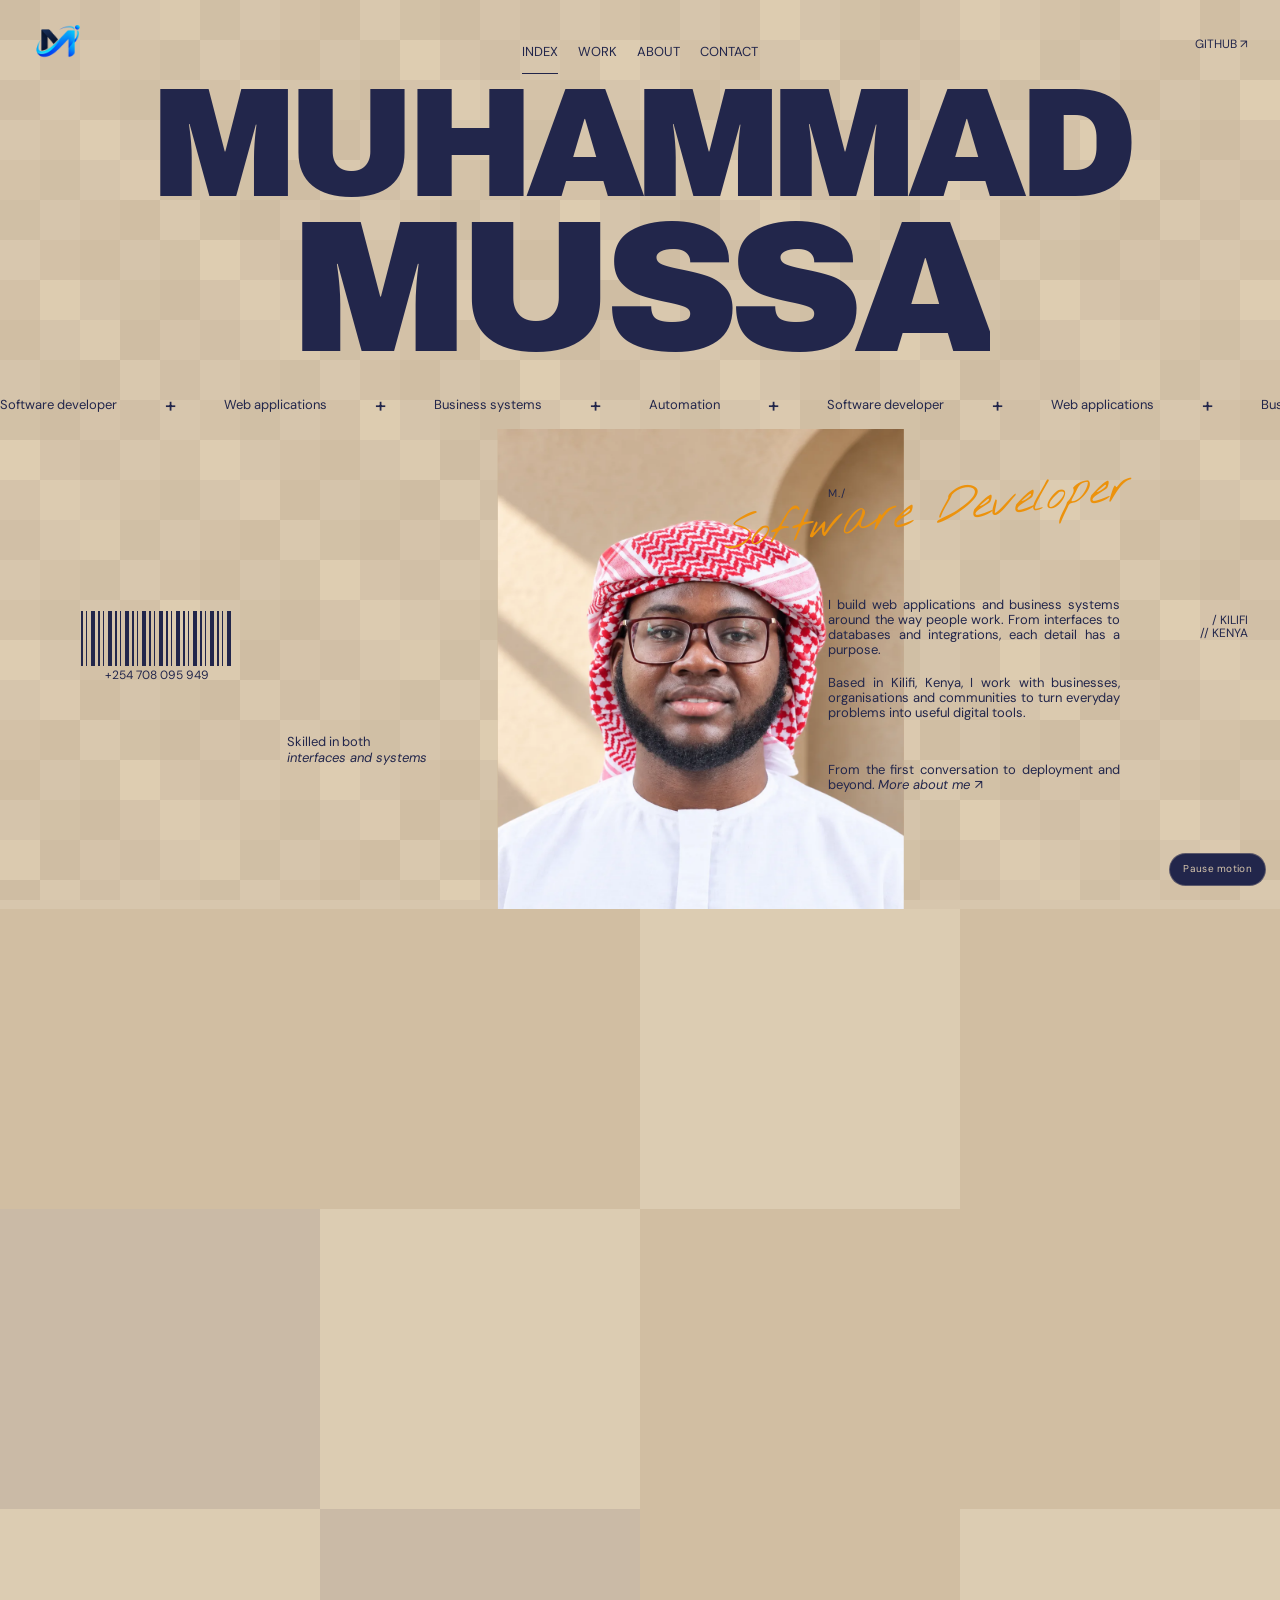
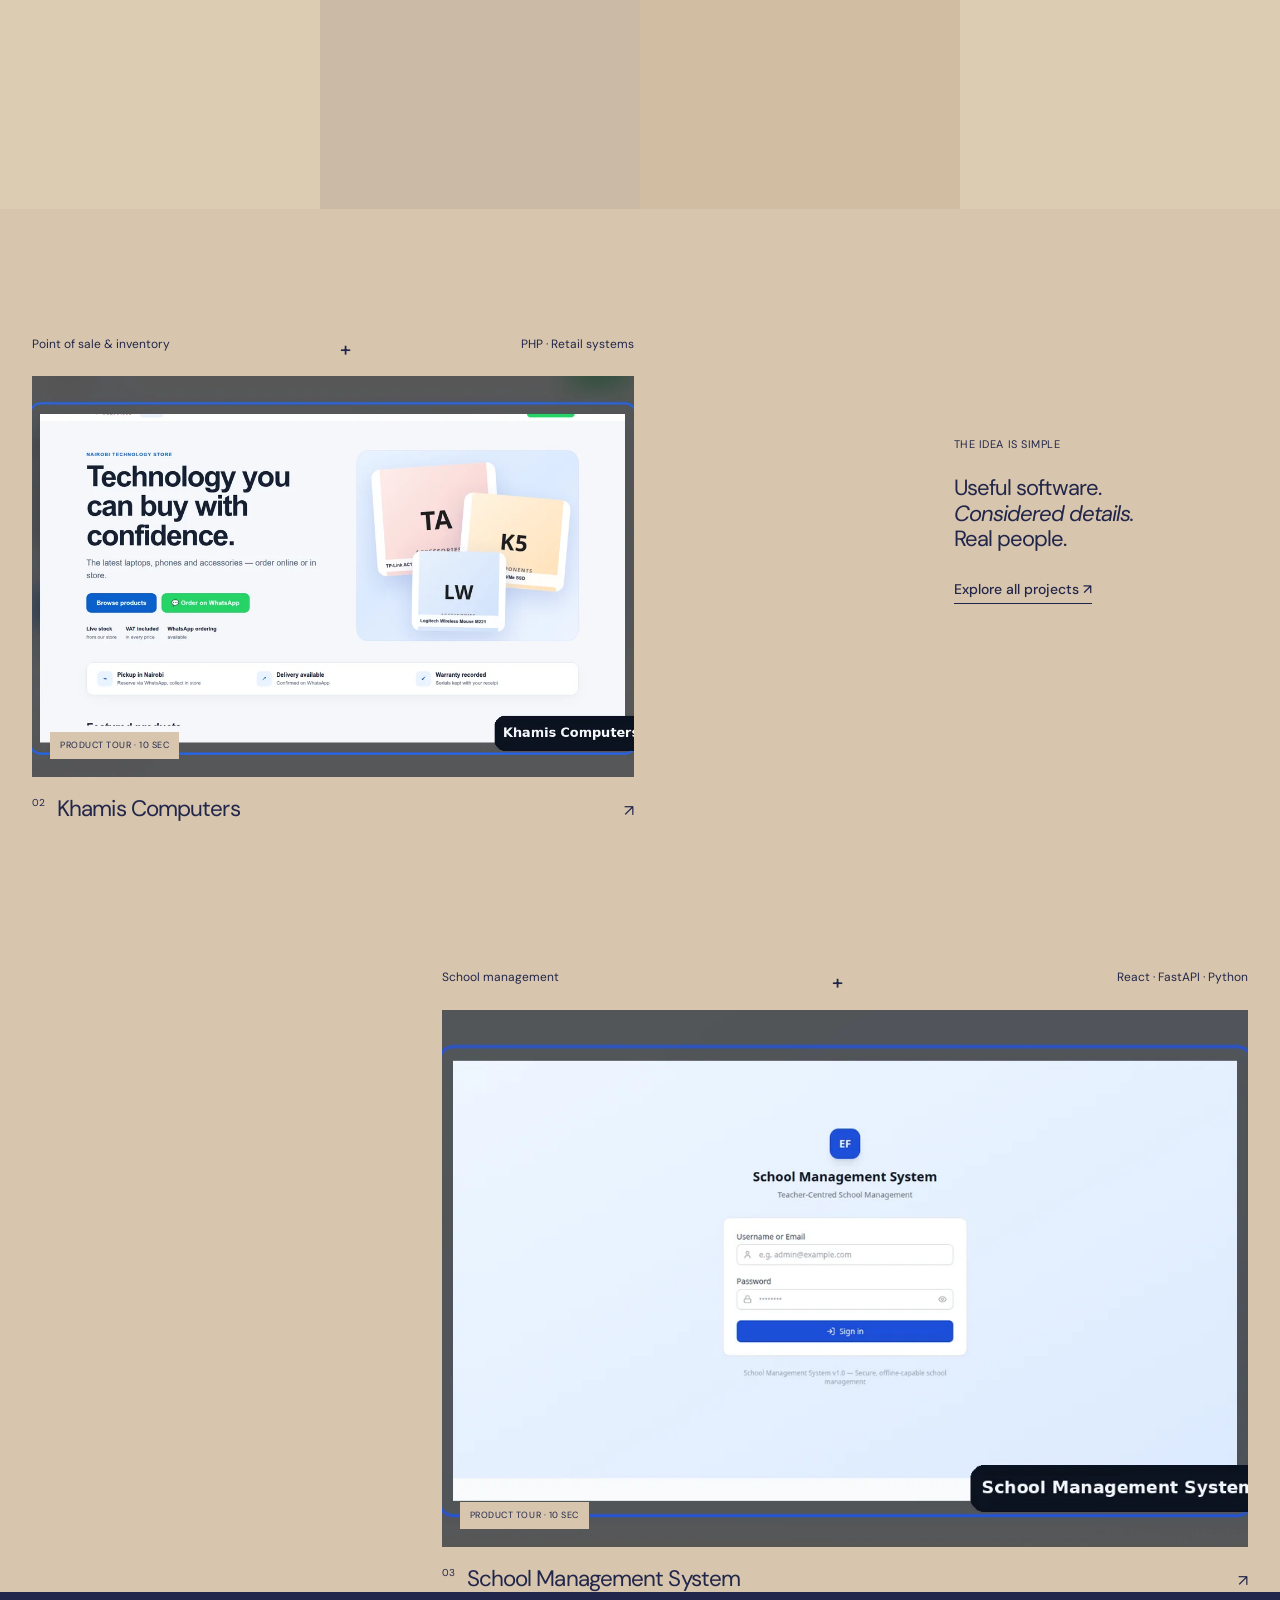
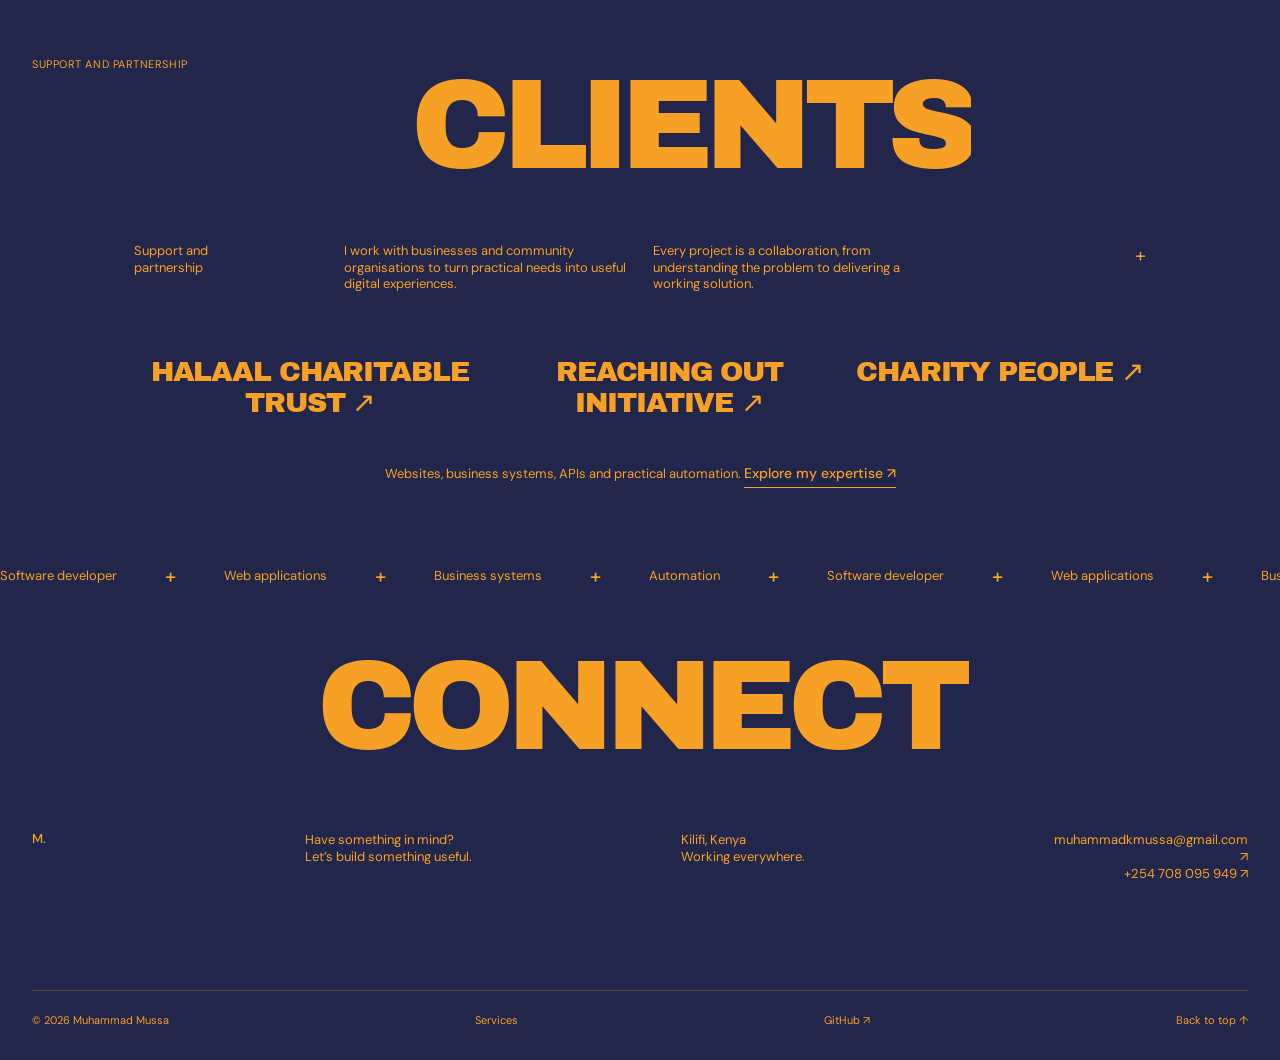
==== commit 8c058ecf: "Add school system project page and product tour films; feature library, POS and school in work secti" ====
--- a/index.html
+++ b/index.html
@@ -66,7 +66,7 @@
 </script>
 </head>
 <body data-page="index"><a class="skip" href="#main">Skip to content</a><div class="mosaic" aria-hidden="true"></div><div class="page-curtain" aria-hidden="true"><div class="curtain-blocks"><i></i><i></i><i></i><i></i><i></i><i></i><i></i><i></i><i></i><i></i><i></i><i></i></div></div>
-<header class="header"><a class="brand" href="/" aria-label="Muhammad Mussa home"><img src="/assets/logo-512.png" width="52" height="52" alt="Muhammad Mussa logo"></a><nav id="navLinks" aria-label="Primary"><a href="/">Index</a><a href="/work.html">Work</a><a href="/about.html">About</a><a href="/contact.html">Contact</a></nav><a class="social-link" href="https://github.com/muhammadkmussa-cloud" target="_blank" rel="noopener">GitHub ↗</a><button class="burger" id="burger" aria-label="Open navigation" aria-expanded="false" aria-controls="navLinks" hidden><span></span><span></span></button></header><button class="motion-toggle" type="button" aria-pressed="false" hidden>Pause motion</button><main id="main"><section class="identity" id="top"><h1 class="name-title display"><span>MUHAMMAD</span><span>MUSSA</span></h1><div class="ticker" aria-label="Software developer, web applications, business systems, automation"><div class="ticker-track" aria-hidden="true"><div><span>Software developer</span><i aria-hidden="true">+</i><span>Web applications</span><i aria-hidden="true">+</i><span>Business systems</span><i aria-hidden="true">+</i><span>Automation</span><i aria-hidden="true">+</i></div><div><span>Software developer</span><i aria-hidden="true">+</i><span>Web applications</span><i aria-hidden="true">+</i><span>Business systems</span><i aria-hidden="true">+</i><span>Automation</span><i aria-hidden="true">+</i></div></div></div><div class="hero-editorial wrap"><div class="portrait-stage" aria-label="Portrait of Muhammad Mussa"><img class="portrait-photo" src="/assets/portrait-muhammad.webp" alt="Muhammad Mussa wearing glasses and a red-and-white kilamba" width="1122" height="1402" decoding="async"><span class="portrait-caption">MUHAMMAD MUSSA / INDEPENDENT ENGINEER</span><span class="handwritten">Software Developer</span></div><div class="hero-aside"><span class="micro">M./</span><p>I build web applications and business systems around the way people work. From interfaces to databases and integrations, each detail has a purpose.</p><p class="hero-detail">Based in Kilifi, Kenya, I work with businesses, organisations and communities to turn everyday problems into useful digital tools.</p><p class="hero-detail">From the first conversation to deployment and beyond. <a href="/about.html"><em>More about me ↗</em></a></p></div><div class="hero-stamp"><span class="barcode" aria-hidden="true"></span><span>+254 708 095 949</span></div><span class="hero-side-label">/ KILIFI<br>// KENYA</span><p class="hero-left-note">Skilled in both<br><em>interfaces and systems</em></p></div></section><section class="wrap selected-work" id="work"><div class="editorial-heading"><h2 class="display reveal work-word"><span>W</span><span>O</span><span>RK</span></h2><span class="micro">A FEW THINGS<br>I’VE BUILT / 01—03</span></div><div class="work-grid"><article class="work-card reveal"><div class="card-kicker"><span>Library management</span><span class="spinning-cross" aria-hidden="true">+</span><span>Python · M-Pesa · OCR</span></div><a class="work-image library" href="/somahub.html" aria-label="Explore SomaHub"><div class="project-pair"><div class="library-cover"><span class="cover-micro">SOMAHUB / LIBRARY SYSTEM</span><strong>GOOD<br>BOOKS.<br>CONNECTED<br>PEOPLE.</strong><div class="cover-books" aria-hidden="true"><i>SOMA</i><i>HUB</i><i>LIBRARY</i></div><small>Illustrated project overview</small></div><div class="film-panel"><video class="showcase-film" muted loop playsinline preload="none" poster="/assets/films/library-poster.webp" aria-label="Illustrated library workflow"><source src="/assets/films/library.mp4" type="video/mp4"></video><span class="media-badge">Workflow concept · 12 sec</span><span class="view-orb" aria-hidden="true">View<br>project ↗</span></div></div></a><a class="card-caption" href="/somahub.html"><sup>01</sup><h3>SomaHub</h3><span>↗</span></a></article><article class="work-card reveal"><div class="card-kicker"><span>Point of sale & inventory</span><span class="spinning-cross" aria-hidden="true">+</span><span>PHP · Retail systems</span></div><a class="work-image pos" href="/khamis-computers.html" aria-label="Explore Khamis Computers"><video class="showcase-film" muted loop playsinline preload="none" poster="/assets/films/pos-poster.webp" aria-label="Illustrated pos workflow"><source src="/assets/films/pos.mp4" type="video/mp4"></video><span class="media-badge">Workflow concept · 12 sec</span><span class="view-orb" aria-hidden="true">View<br>project ↗</span></a><a class="card-caption" href="/khamis-computers.html"><sup>02</sup><h3>Khamis Computers</h3><span>↗</span></a></article><div class="work-statement reveal"><span class="micro">THE IDEA IS SIMPLE</span><p>Useful software.<br><em>Considered details.</em><br>Real people.</p><a class="text-link" href="/work.html">Explore all projects ↗</a></div><article class="work-card reveal"><div class="card-kicker"><span>Technology for community</span><span class="spinning-cross" aria-hidden="true">+</span><span>Website · Community</span></div><a class="work-image charity" href="/halaal-charitable-trust.html" aria-label="Explore Halaal Charitable Trust"><div class="charity-cover"><span>HALAAL<br>CHARITABLE<br>TRUST</span><div class="sun-disc"></div><small>People. Purpose. Possibility.</small></div><span class="view-orb" aria-hidden="true">View<br>project ↗</span></a><a class="card-caption" href="/halaal-charitable-trust.html"><sup>03</sup><h3>Halaal Charitable Trust</h3><span>↗</span></a></article></div></section><section class="clients" id="about"><div class="wrap clients-inner"><span class="micro">SUPPORT AND PARTNERSHIP</span><div class="split-heading"><h2 class="display reveal client-word"><span>CLI</span><span>ENTS</span></h2><p class="split-note"><span aria-hidden="true">(</span><span>Good software starts with people. Thank you for the trust and collaboration.</span><span aria-hidden="true">)</span></p></div><div class="client-introduction reveal"><span>Support and<br>partnership</span><p>I work with businesses and community organisations to turn practical needs into useful digital experiences.</p><p>Every project is a collaboration, from understanding the problem to delivering a working solution.</p><span class="client-cross" aria-hidden="true">+</span></div><div class="client-names reveal"><a href="https://halaalcharitabletrust.org/" target="_blank" rel="noopener">Halaal Charitable Trust ↗</a><a href="https://reachingoutinitiative.org/" target="_blank" rel="noopener">Reaching Out Initiative ↗</a><a href="https://charitypeople.co.ke/" target="_blank" rel="noopener">Charity People ↗</a></div><p id="expertise">Websites, business systems, APIs and practical automation. <a class="text-link" href="/services.html">Explore my expertise ↗</a></p></div></section></main><footer class="premium-footer" id="contact"><div class="ticker" aria-label="Software developer, web applications, business systems, automation"><div class="ticker-track" aria-hidden="true"><div><span>Software developer</span><i aria-hidden="true">+</i><span>Web applications</span><i aria-hidden="true">+</i><span>Business systems</span><i aria-hidden="true">+</i><span>Automation</span><i aria-hidden="true">+</i></div><div><span>Software developer</span><i aria-hidden="true">+</i><span>Web applications</span><i aria-hidden="true">+</i><span>Business systems</span><i aria-hidden="true">+</i><span>Automation</span><i aria-hidden="true">+</i></div></div></div><div class="wrap"><a class="connect display reveal" href="/contact.html"><span class="connect-line">C</span><span class="connect-line">ON</span><span class="connect-line">NECT</span></a><div class="footer-grid"><a href="/" class="footer-mark">M.</a><p>Have something in mind?<br>Let’s build something useful.</p><p>Kilifi, Kenya<br>Working everywhere.</p><div><a href="mailto:muhammadkmussa@gmail.com">muhammadkmussa@gmail.com ↗</a><a href="tel:+254708095949">+254 708 095 949 ↗</a></div></div><div class="footer-base"><span>© <span id="year">2026</span> Muhammad Mussa</span><a href="/services.html">Services</a><a href="https://github.com/muhammadkmussa-cloud" target="_blank" rel="noopener">GitHub ↗</a><a href="#top">Back to top ↑</a></div></div></footer><script id="portfolio-scripts">
+<header class="header"><a class="brand" href="/" aria-label="Muhammad Mussa home"><img src="/assets/logo-512.png" width="52" height="52" alt="Muhammad Mussa logo"></a><nav id="navLinks" aria-label="Primary"><a href="/">Index</a><a href="/work.html">Work</a><a href="/about.html">About</a><a href="/contact.html">Contact</a></nav><a class="social-link" href="https://github.com/muhammadkmussa-cloud" target="_blank" rel="noopener">GitHub ↗</a><button class="burger" id="burger" aria-label="Open navigation" aria-expanded="false" aria-controls="navLinks" hidden><span></span><span></span></button></header><button class="motion-toggle" type="button" aria-pressed="false" hidden>Pause motion</button><main id="main"><section class="identity" id="top"><h1 class="name-title display"><span>MUHAMMAD</span><span>MUSSA</span></h1><div class="ticker" aria-label="Software developer, web applications, business systems, automation"><div class="ticker-track" aria-hidden="true"><div><span>Software developer</span><i aria-hidden="true">+</i><span>Web applications</span><i aria-hidden="true">+</i><span>Business systems</span><i aria-hidden="true">+</i><span>Automation</span><i aria-hidden="true">+</i></div><div><span>Software developer</span><i aria-hidden="true">+</i><span>Web applications</span><i aria-hidden="true">+</i><span>Business systems</span><i aria-hidden="true">+</i><span>Automation</span><i aria-hidden="true">+</i></div></div></div><div class="hero-editorial wrap"><div class="portrait-stage" aria-label="Portrait of Muhammad Mussa"><img class="portrait-photo" src="/assets/portrait-muhammad.webp" alt="Muhammad Mussa wearing glasses and a red-and-white kilamba" width="1122" height="1402" decoding="async"><span class="portrait-caption">MUHAMMAD MUSSA / INDEPENDENT ENGINEER</span><span class="handwritten">Software Developer</span></div><div class="hero-aside"><span class="micro">M./</span><p>I build web applications and business systems around the way people work. From interfaces to databases and integrations, each detail has a purpose.</p><p class="hero-detail">Based in Kilifi, Kenya, I work with businesses, organisations and communities to turn everyday problems into useful digital tools.</p><p class="hero-detail">From the first conversation to deployment and beyond. <a href="/about.html"><em>More about me ↗</em></a></p></div><div class="hero-stamp"><span class="barcode" aria-hidden="true"></span><span>+254 708 095 949</span></div><span class="hero-side-label">/ KILIFI<br>// KENYA</span><p class="hero-left-note">Skilled in both<br><em>interfaces and systems</em></p></div></section><section class="wrap selected-work" id="work"><div class="editorial-heading"><h2 class="display reveal work-word"><span>W</span><span>O</span><span>RK</span></h2><span class="micro">A FEW THINGS<br>I’VE BUILT / 01—03</span></div><div class="work-grid"><article class="work-card reveal"><div class="card-kicker"><span>Library management</span><span class="spinning-cross" aria-hidden="true">+</span><span>Python · M-Pesa · OCR</span></div><a class="work-image library" href="/somahub.html" aria-label="Explore SomaHub"><div class="project-pair"><div class="library-cover"><span class="cover-micro">SOMAHUB / LIBRARY SYSTEM</span><strong>GOOD<br>BOOKS.<br>CONNECTED<br>PEOPLE.</strong><div class="cover-books" aria-hidden="true"><i>SOMA</i><i>HUB</i><i>LIBRARY</i></div><small>Illustrated project overview</small></div><div class="film-panel"><video class="showcase-film" muted loop playsinline preload="none" poster="/assets/films/somahub-tour-poster.webp" aria-label="SomaHub product tour"><source src="/assets/films/somahub-tour.mp4" type="video/mp4"></video><span class="media-badge">Product tour · 10 sec</span><span class="view-orb" aria-hidden="true">View<br>project ↗</span></div></div></a><a class="card-caption" href="/somahub.html"><sup>01</sup><h3>SomaHub</h3><span>↗</span></a></article><article class="work-card reveal"><div class="card-kicker"><span>Point of sale & inventory</span><span class="spinning-cross" aria-hidden="true">+</span><span>PHP · Retail systems</span></div><a class="work-image pos" href="/khamis-computers.html" aria-label="Explore Khamis Computers"><video class="showcase-film" muted loop playsinline preload="none" poster="/assets/films/pos-tour-poster.webp" aria-label="Khamis Computers product tour"><source src="/assets/films/pos-tour.mp4" type="video/mp4"></video><span class="media-badge">Product tour · 10 sec</span><span class="view-orb" aria-hidden="true">View<br>project ↗</span></a><a class="card-caption" href="/khamis-computers.html"><sup>02</sup><h3>Khamis Computers</h3><span>↗</span></a></article><div class="work-statement reveal"><span class="micro">THE IDEA IS SIMPLE</span><p>Useful software.<br><em>Considered details.</em><br>Real people.</p><a class="text-link" href="/work.html">Explore all projects ↗</a></div><article class="work-card reveal"><div class="card-kicker"><span>School management</span><span class="spinning-cross" aria-hidden="true">+</span><span>React · FastAPI · Python</span></div><a class="work-image school" href="/school-system.html" aria-label="Explore School Management System"><video class="showcase-film" muted loop playsinline preload="none" poster="/assets/films/school-tour-poster.webp" aria-label="School Management System product tour"><source src="/assets/films/school-tour.mp4" type="video/mp4"></video><span class="media-badge">Product tour · 10 sec</span><span class="view-orb" aria-hidden="true">View<br>project ↗</span></a><a class="card-caption" href="/school-system.html"><sup>03</sup><h3>School Management System</h3><span>↗</span></a></article></div></section><section class="clients" id="about"><div class="wrap clients-inner"><span class="micro">SUPPORT AND PARTNERSHIP</span><div class="split-heading"><h2 class="display reveal client-word"><span>CLI</span><span>ENTS</span></h2><p class="split-note"><span aria-hidden="true">(</span><span>Good software starts with people. Thank you for the trust and collaboration.</span><span aria-hidden="true">)</span></p></div><div class="client-introduction reveal"><span>Support and<br>partnership</span><p>I work with businesses and community organisations to turn practical needs into useful digital experiences.</p><p>Every project is a collaboration, from understanding the problem to delivering a working solution.</p><span class="client-cross" aria-hidden="true">+</span></div><div class="client-names reveal"><a href="https://halaalcharitabletrust.org/" target="_blank" rel="noopener">Halaal Charitable Trust ↗</a><a href="https://reachingoutinitiative.org/" target="_blank" rel="noopener">Reaching Out Initiative ↗</a><a href="https://charitypeople.co.ke/" target="_blank" rel="noopener">Charity People ↗</a></div><p id="expertise">Websites, business systems, APIs and practical automation. <a class="text-link" href="/services.html">Explore my expertise ↗</a></p></div></section></main><footer class="premium-footer" id="contact"><div class="ticker" aria-label="Software developer, web applications, business systems, automation"><div class="ticker-track" aria-hidden="true"><div><span>Software developer</span><i aria-hidden="true">+</i><span>Web applications</span><i aria-hidden="true">+</i><span>Business systems</span><i aria-hidden="true">+</i><span>Automation</span><i aria-hidden="true">+</i></div><div><span>Software developer</span><i aria-hidden="true">+</i><span>Web applications</span><i aria-hidden="true">+</i><span>Business systems</span><i aria-hidden="true">+</i><span>Automation</span><i aria-hidden="true">+</i></div></div></div><div class="wrap"><a class="connect display reveal" href="/contact.html"><span class="connect-line">C</span><span class="connect-line">ON</span><span class="connect-line">NECT</span></a><div class="footer-grid"><a href="/" class="footer-mark">M.</a><p>Have something in mind?<br>Let’s build something useful.</p><p>Kilifi, Kenya<br>Working everywhere.</p><div><a href="mailto:muhammadkmussa@gmail.com">muhammadkmussa@gmail.com ↗</a><a href="tel:+254708095949">+254 708 095 949 ↗</a></div></div><div class="footer-base"><span>© <span id="year">2026</span> Muhammad Mussa</span><a href="/services.html">Services</a><a href="https://github.com/muhammadkmussa-cloud" target="_blank" rel="noopener">GitHub ↗</a><a href="#top">Back to top ↑</a></div></div></footer><script id="portfolio-scripts">
 for (const file of ['script.js', 'motion.js', 'interactions.js']) {
   const tag = document.createElement('script');
   tag.src = `/${file}?v=${window.portfolioAssetVersion}`;
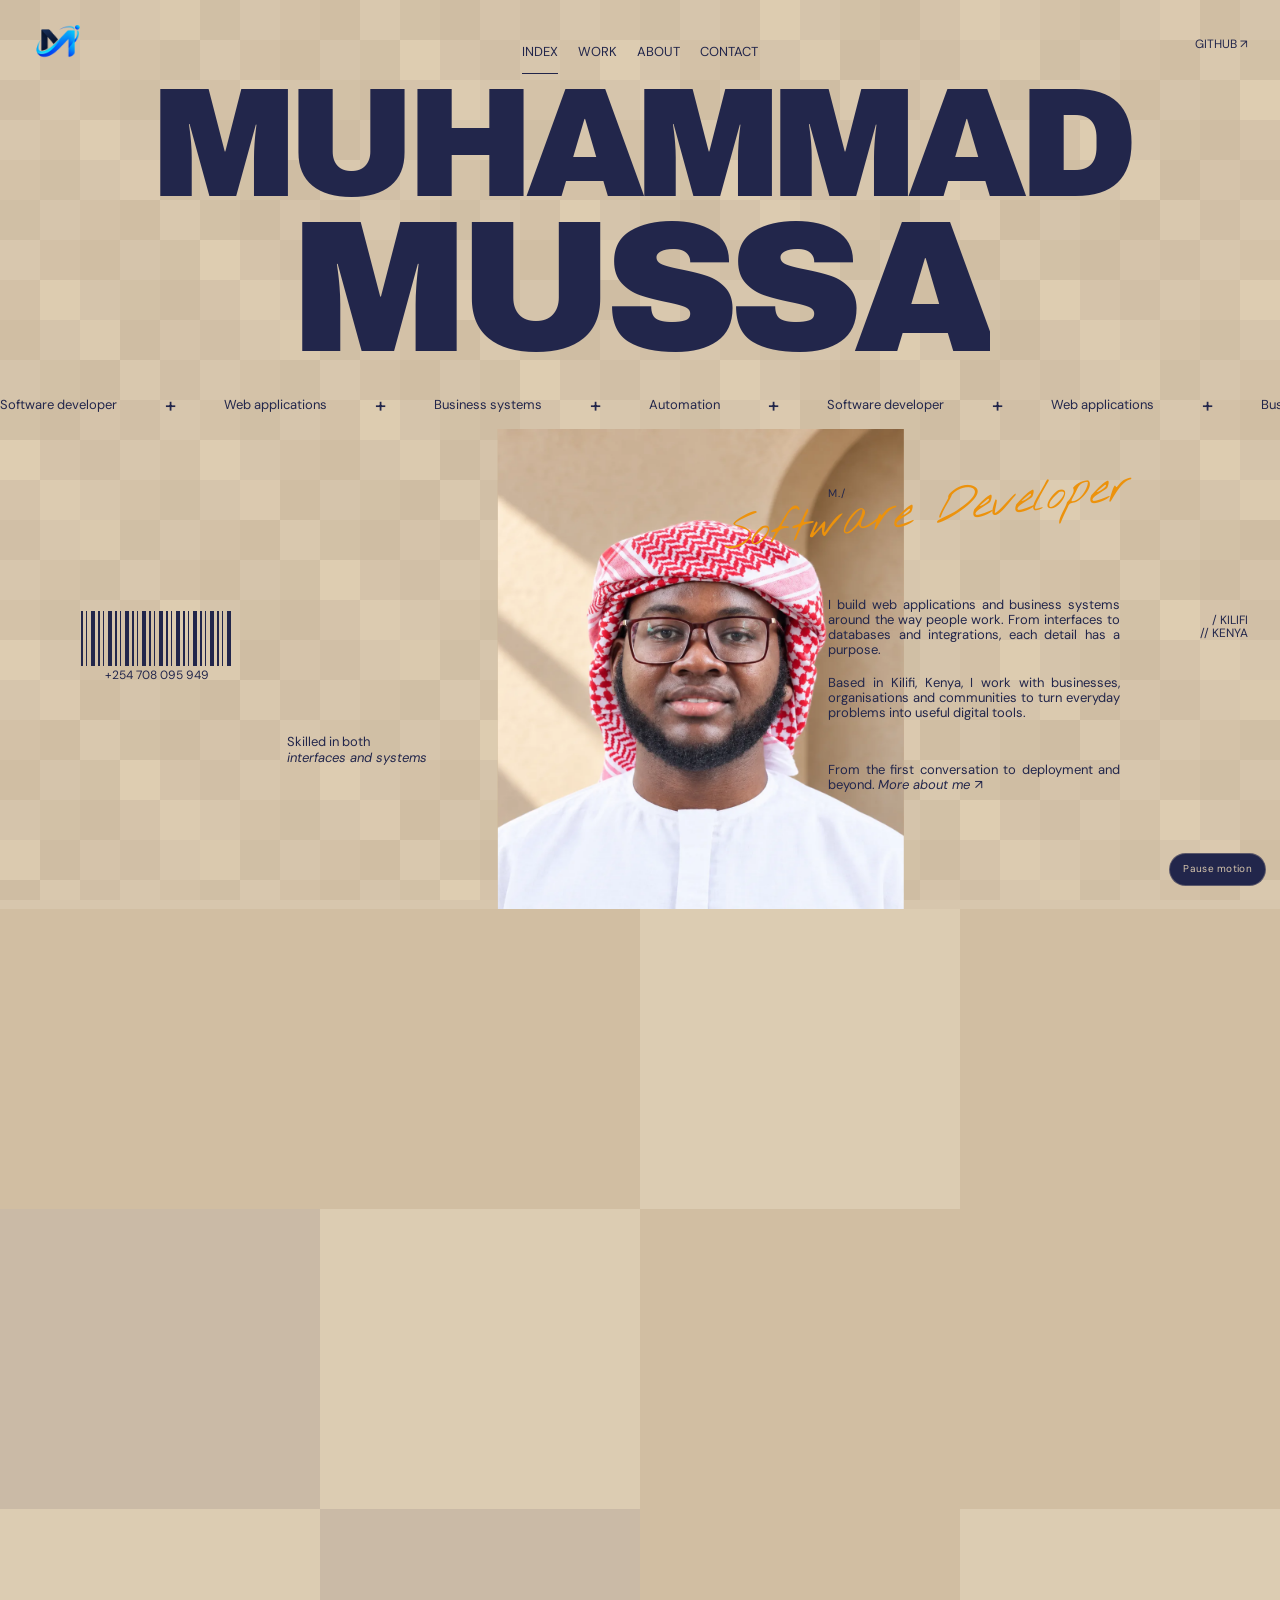
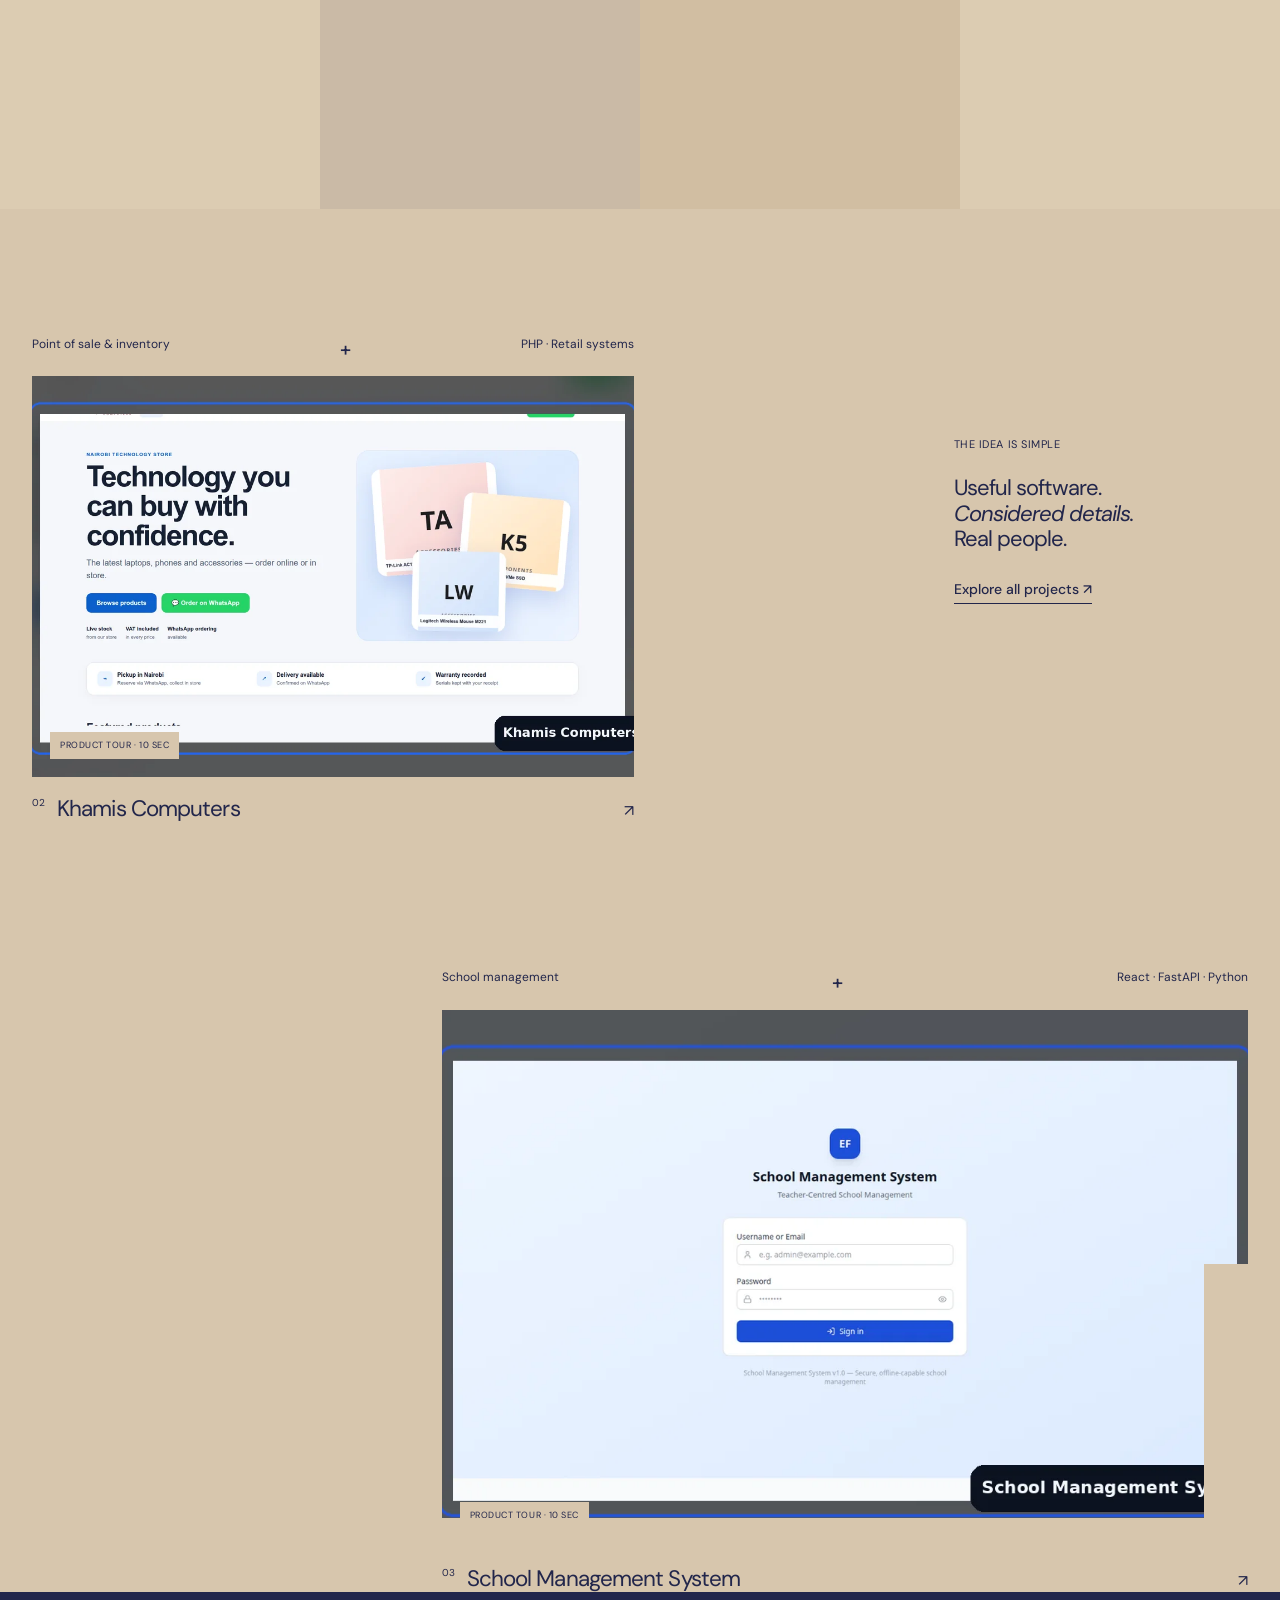
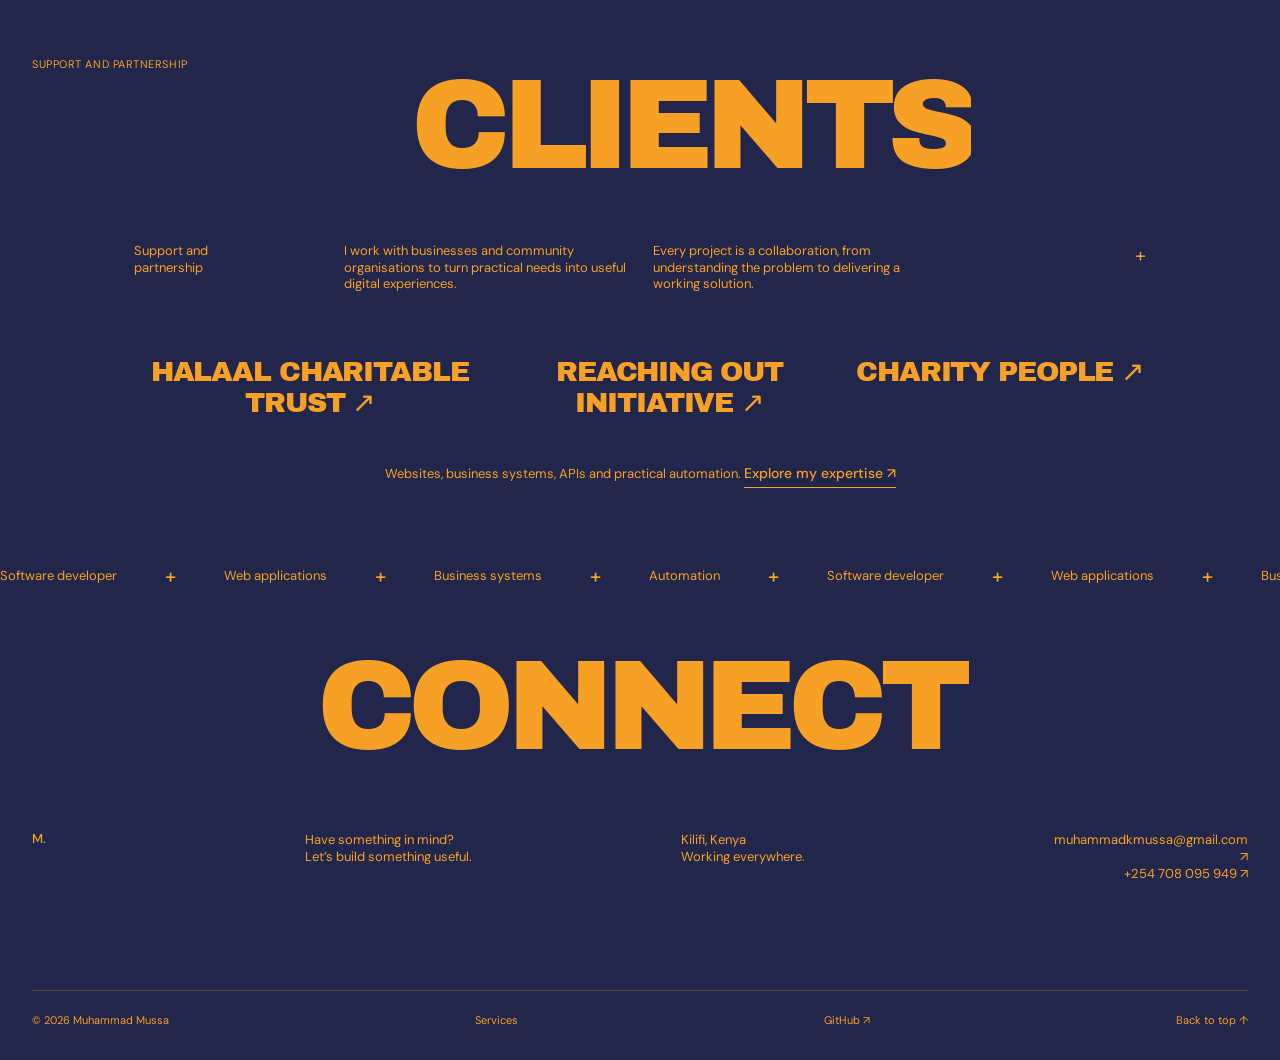
==== commit a0e3428f: "Refresh link preview: capture og:image from current design as og-image-v2.png across all pages" ====
--- a/index.html
+++ b/index.html
@@ -10,11 +10,11 @@
 <meta property="og:title" content="Software Developer in Kilifi — Muhammad Mussa">
 <meta property="og:description" content="Websites, custom software, POS & inventory, hotel, school, NGO and AI solutions for organisations in Kilifi and beyond.">
 <meta property="og:url" content="https://muhammadmussa.vercel.app/">
-<meta property="og:image" content="https://muhammadmussa.vercel.app/assets/og-image.png">
+<meta property="og:image" content="https://muhammadmussa.vercel.app/assets/og-image-v2.png">
 <meta name="twitter:card" content="summary_large_image">
 <meta name="twitter:title" content="Software Developer in Kilifi — Muhammad Mussa">
 <meta name="twitter:description" content="Websites, custom software, POS & inventory, hotel, school, NGO and AI solutions.">
-<meta name="twitter:image" content="https://muhammadmussa.vercel.app/assets/og-image.png">
+<meta name="twitter:image" content="https://muhammadmussa.vercel.app/assets/og-image-v2.png">
 <meta name="theme-color" content="#D7C6AD">
 <link rel="icon" href="/assets/favicon.png" type="image/png">
 <link rel="apple-touch-icon" href="/assets/apple-touch-icon.png">
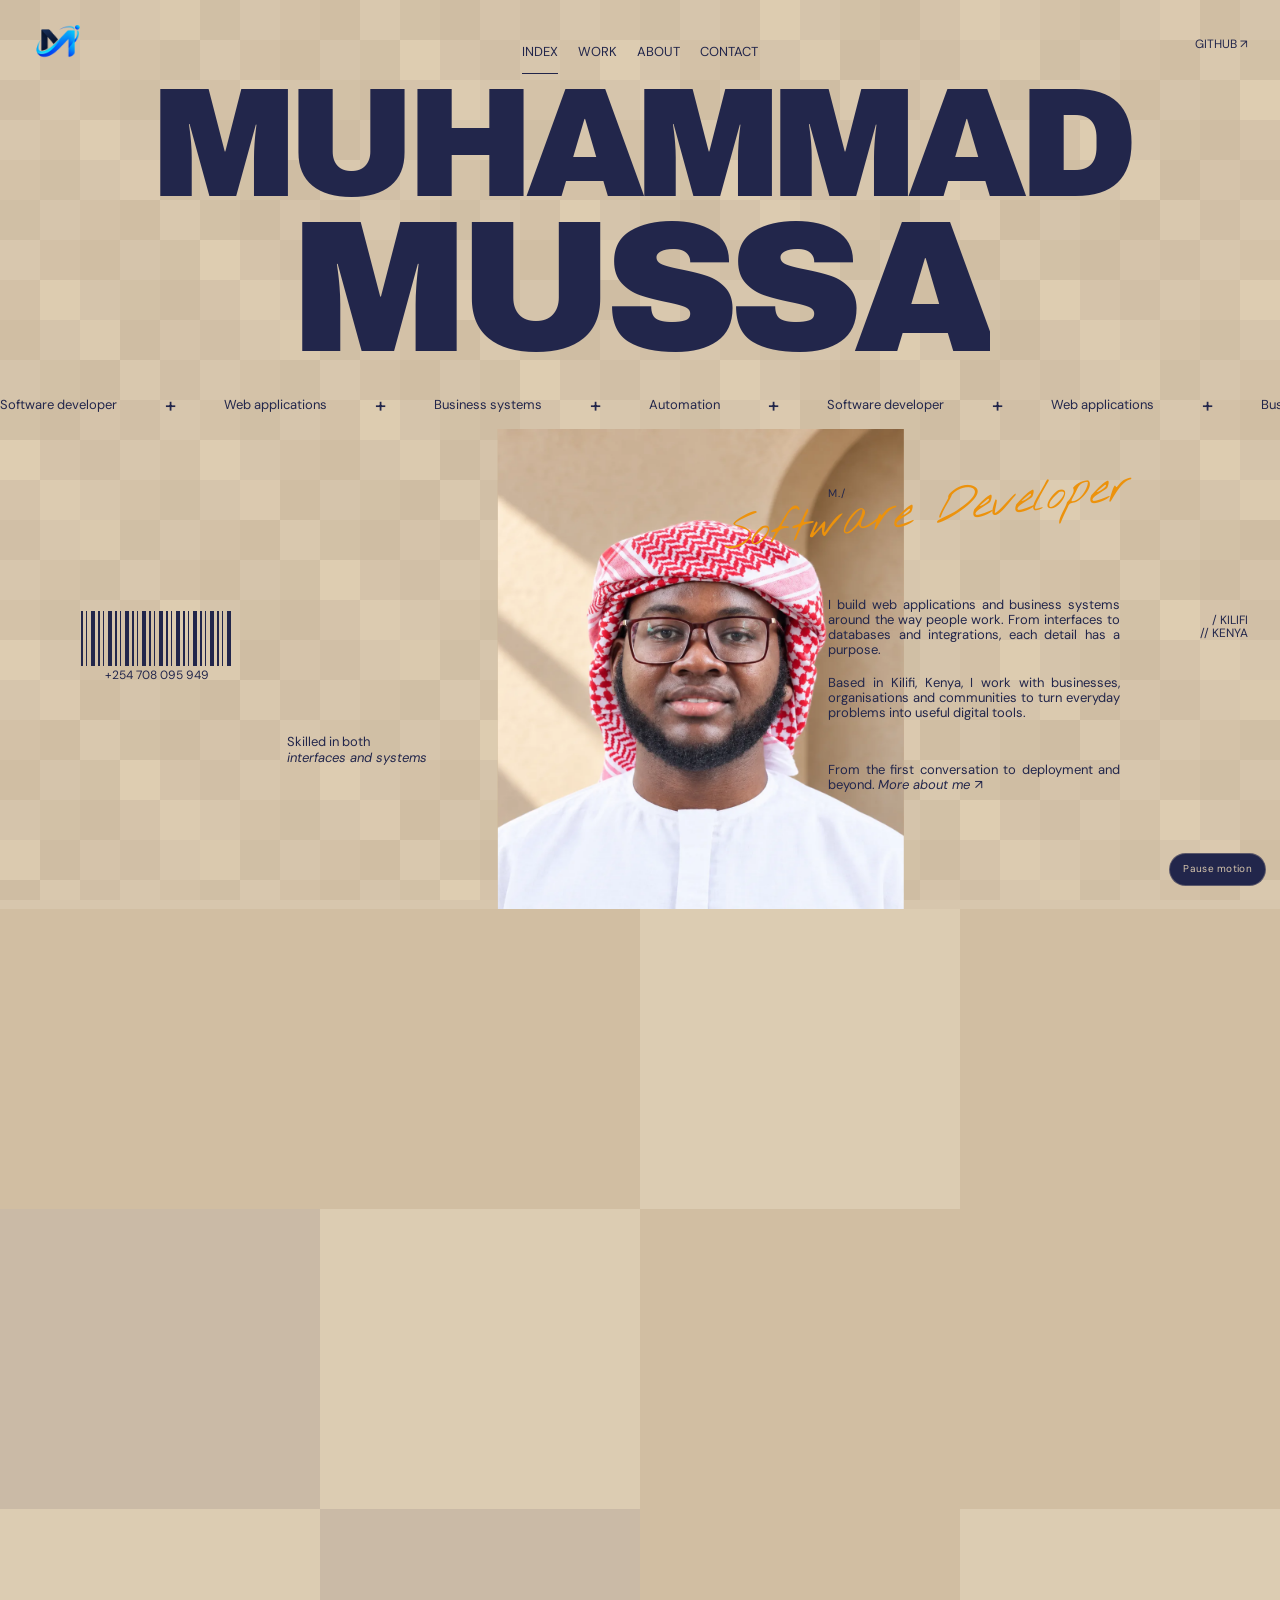
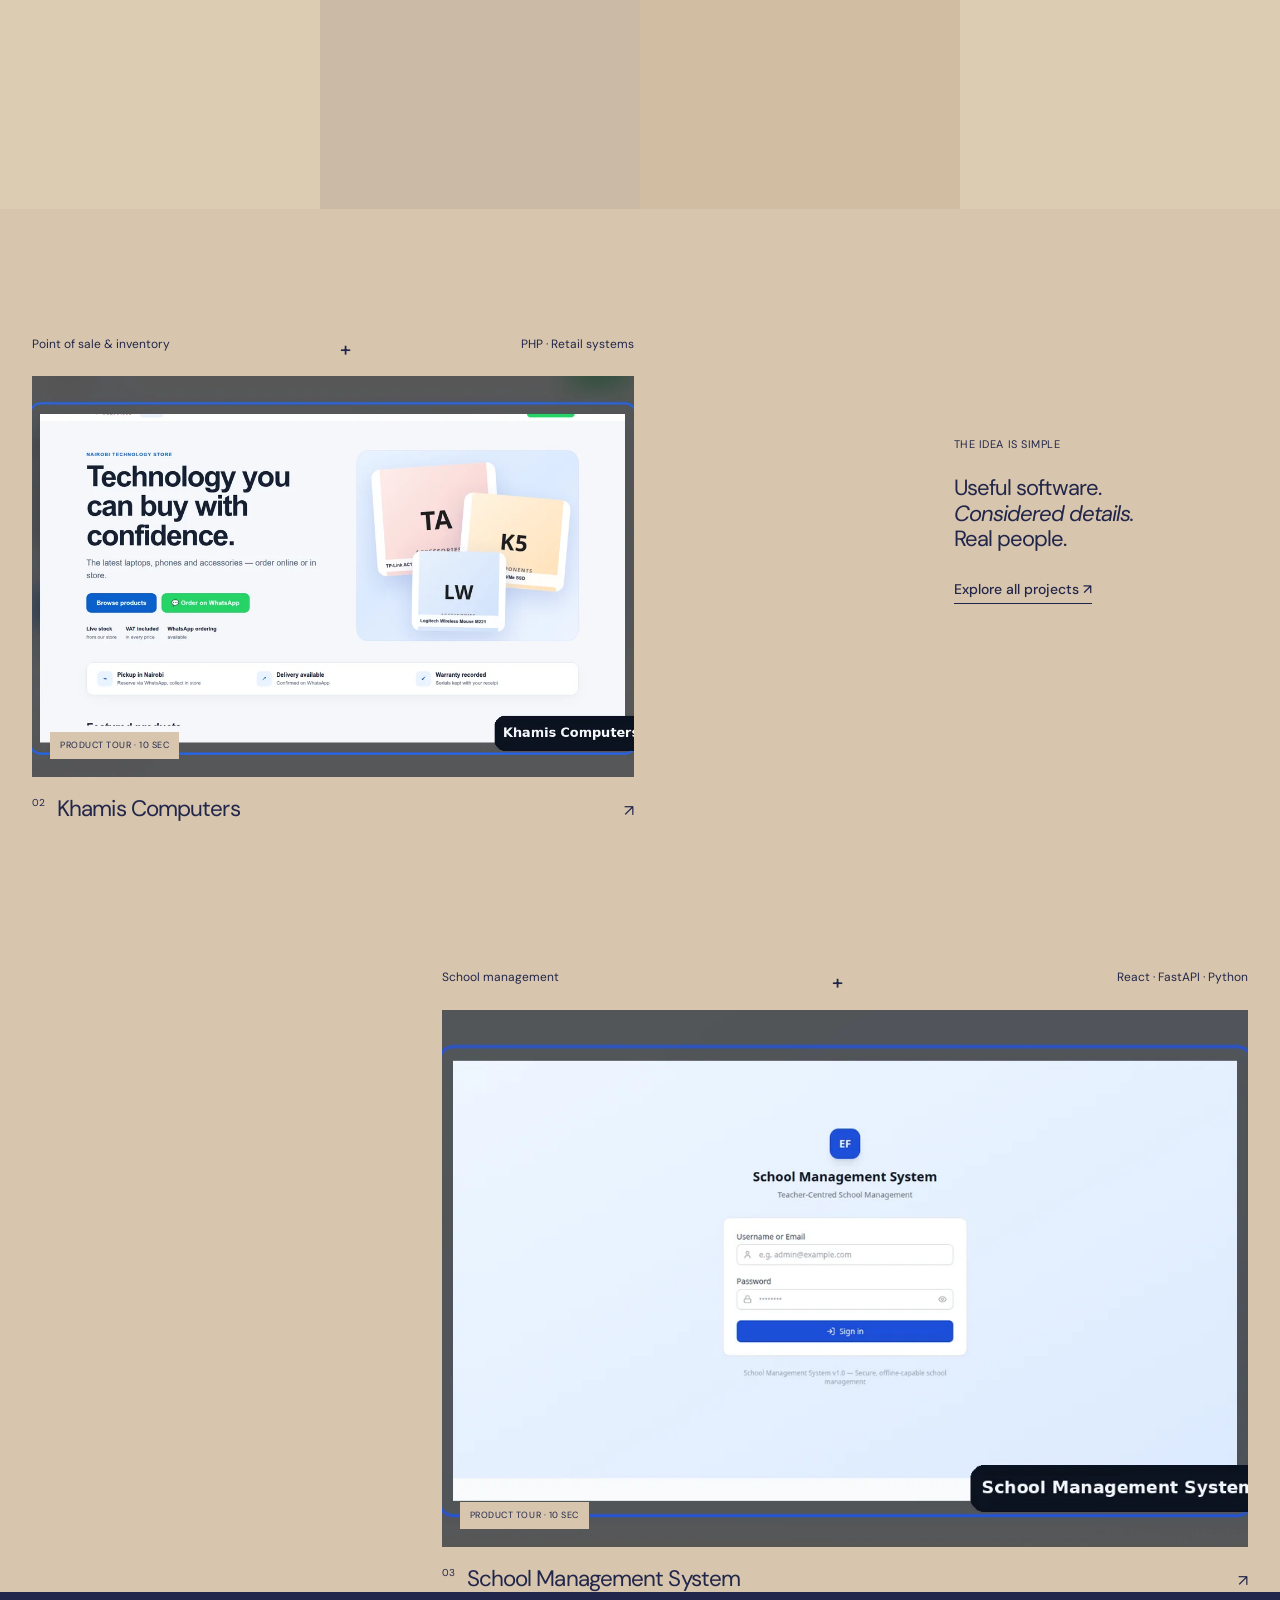
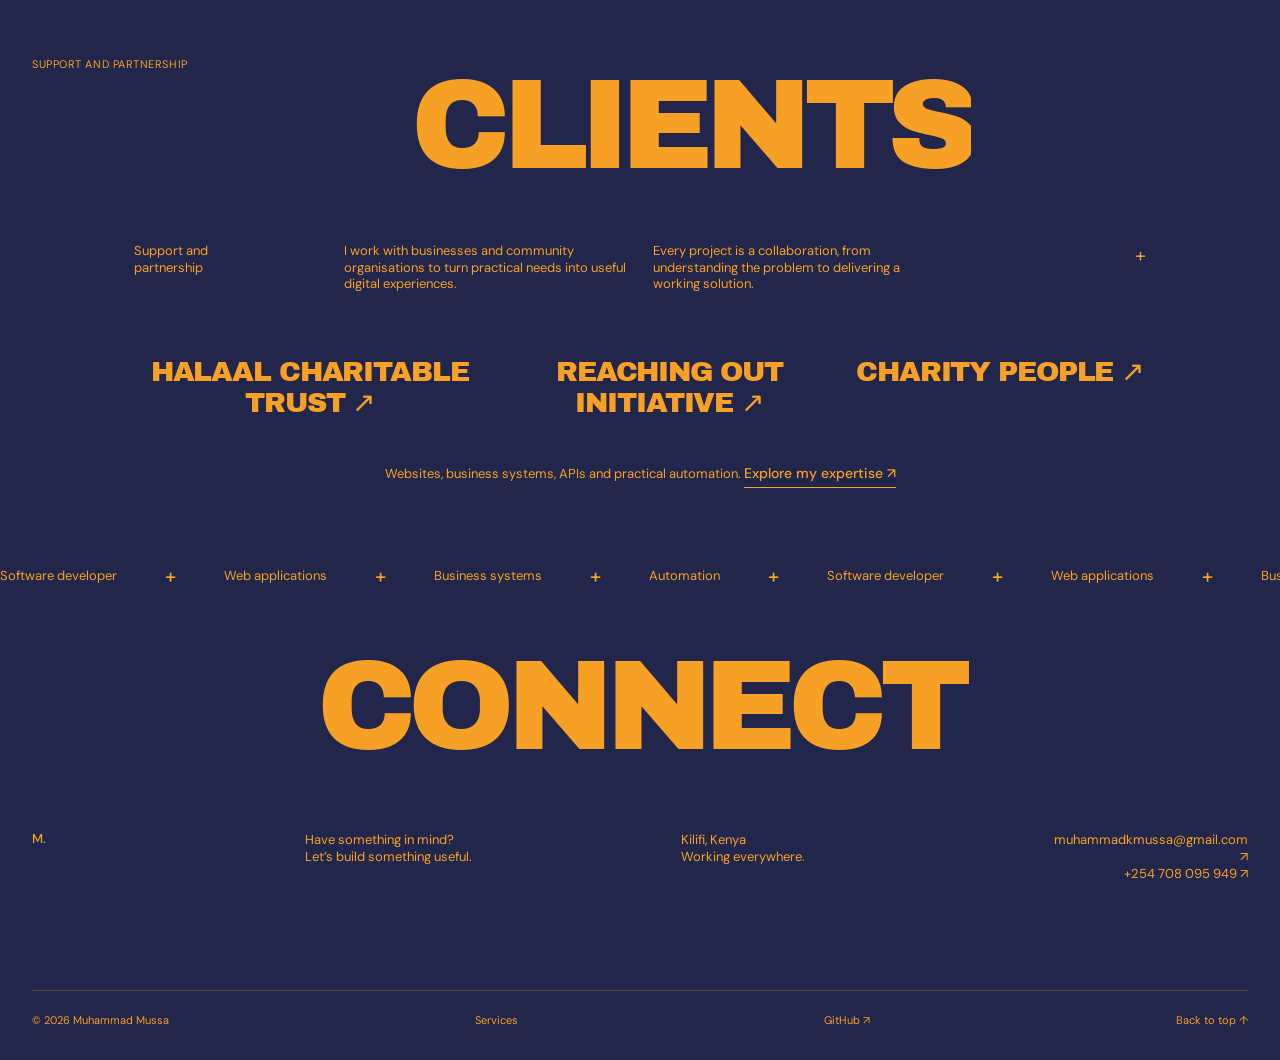
==== commit d2849549: "Add google-site-verification meta tag for Search Console ownership" ====
--- a/index.html
+++ b/index.html
@@ -2,6 +2,7 @@
 <html lang="en">
 <head>
 <meta charset="utf-8">
+<meta name="google-site-verification" content="Sl_FcggNqOqrmM3ewUe0BzfCxvUKI7R7uHsIwT8NtXw">
 <meta name="viewport" content="width=device-width, initial-scale=1">
 <title>Software Developer in Kilifi — Muhammad Mussa</title>
 <meta name="description" content="Muhammad Mussa is a full-stack software developer in Kilifi, Kenya — websites, custom software, POS & inventory, hotel, school, library, NGO and AI solutions with M-Pesa and WhatsApp integration.">
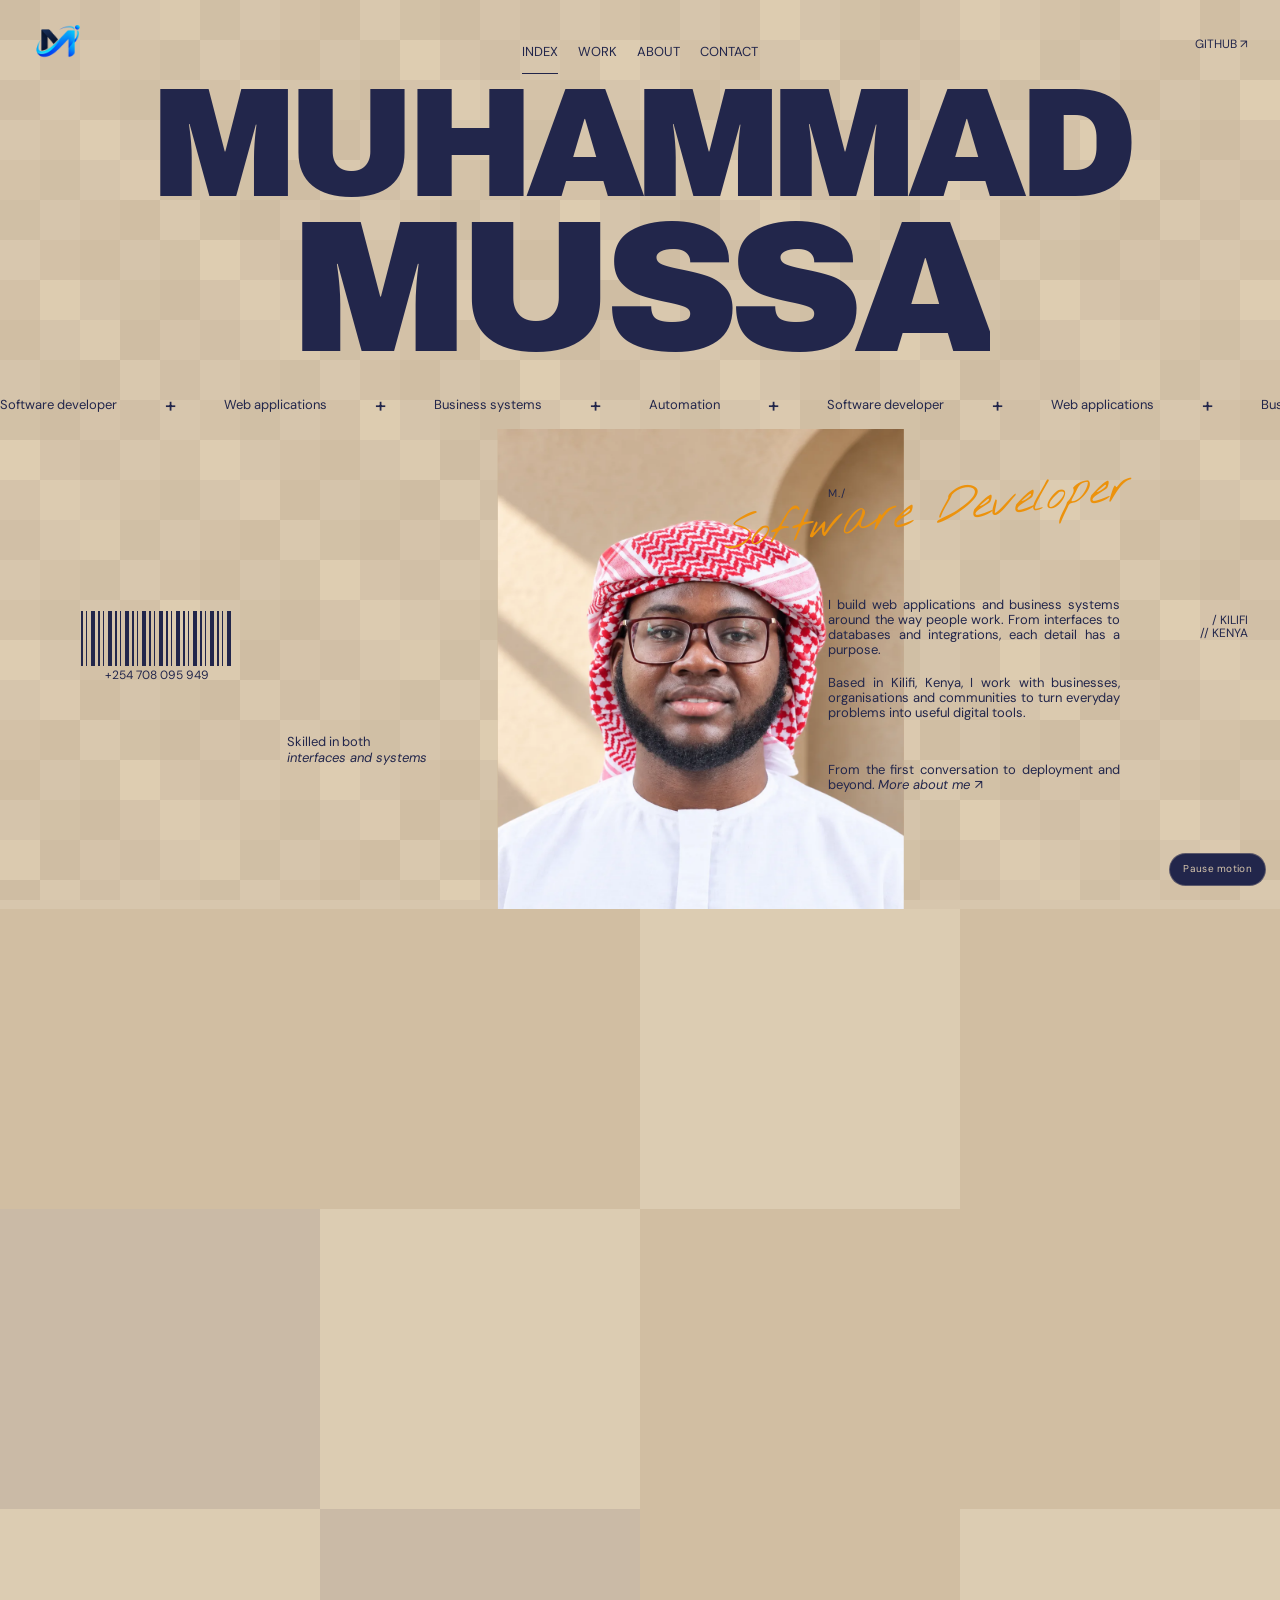
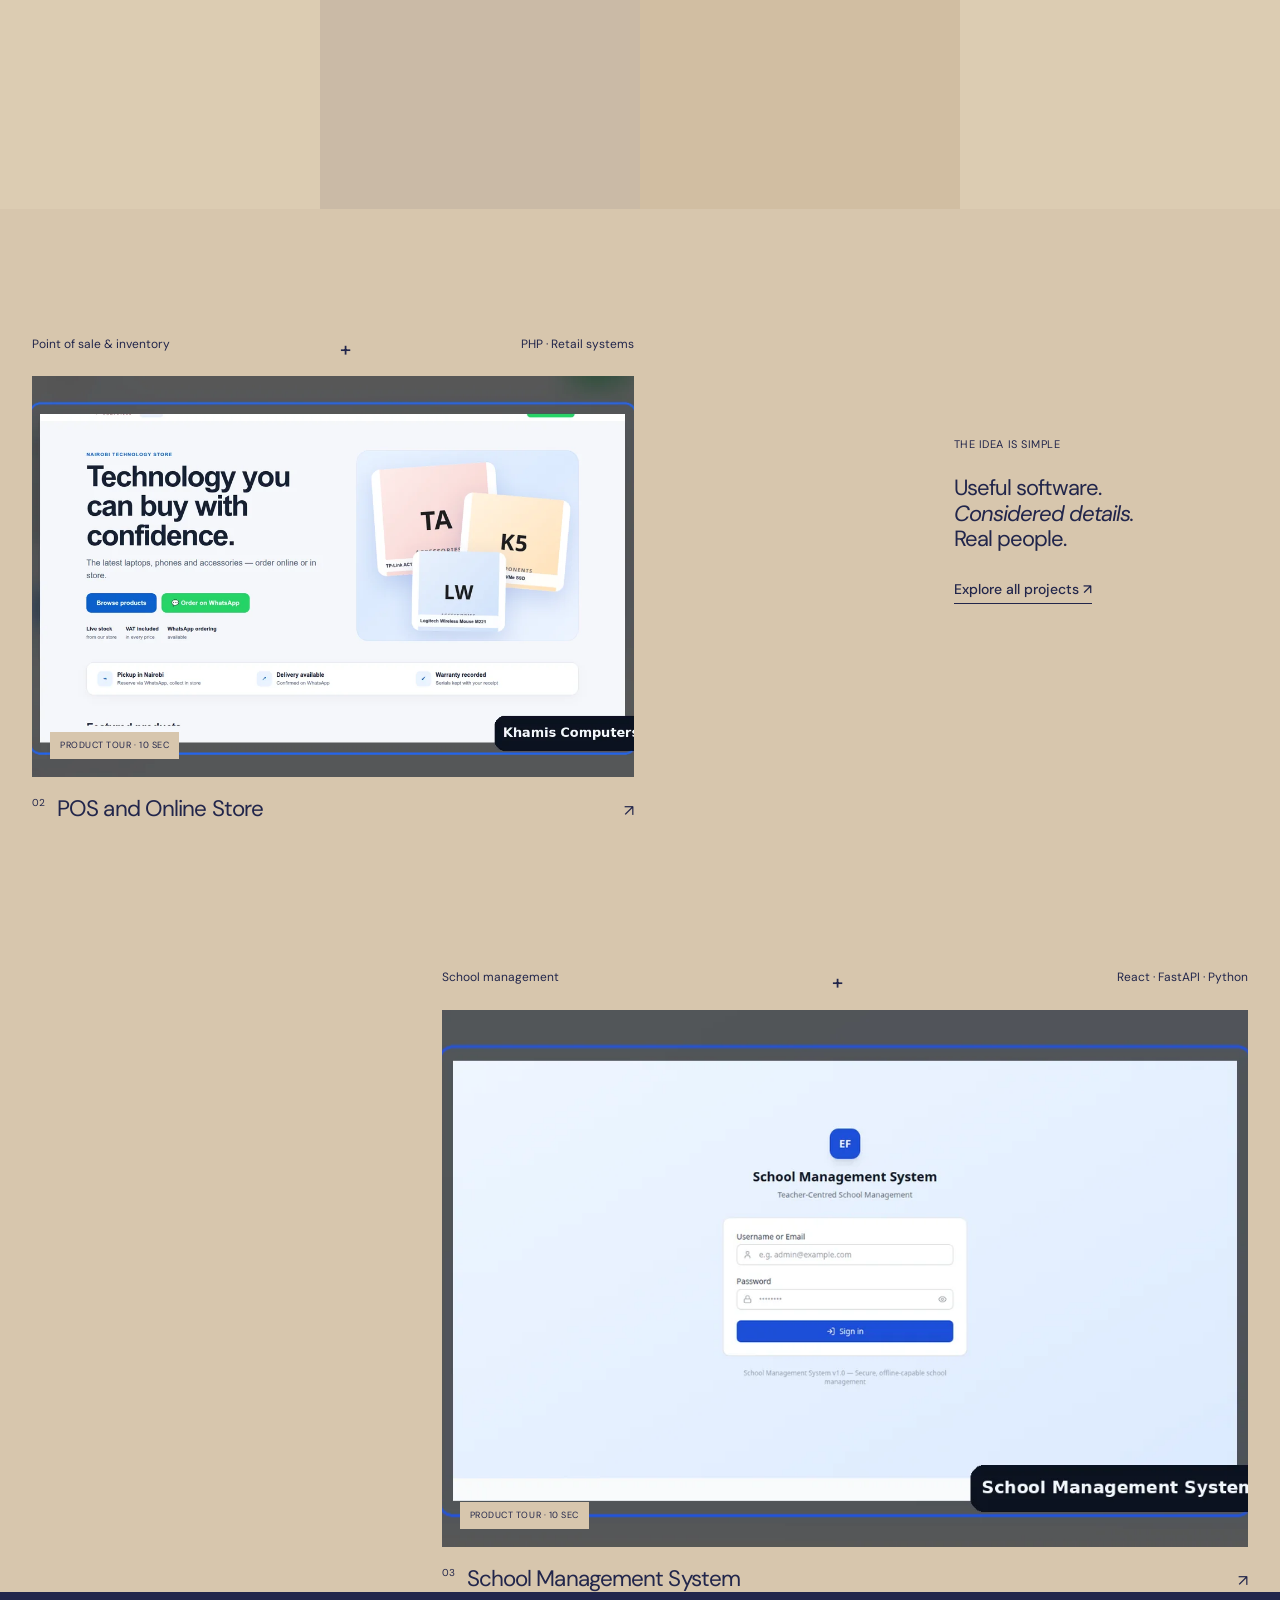
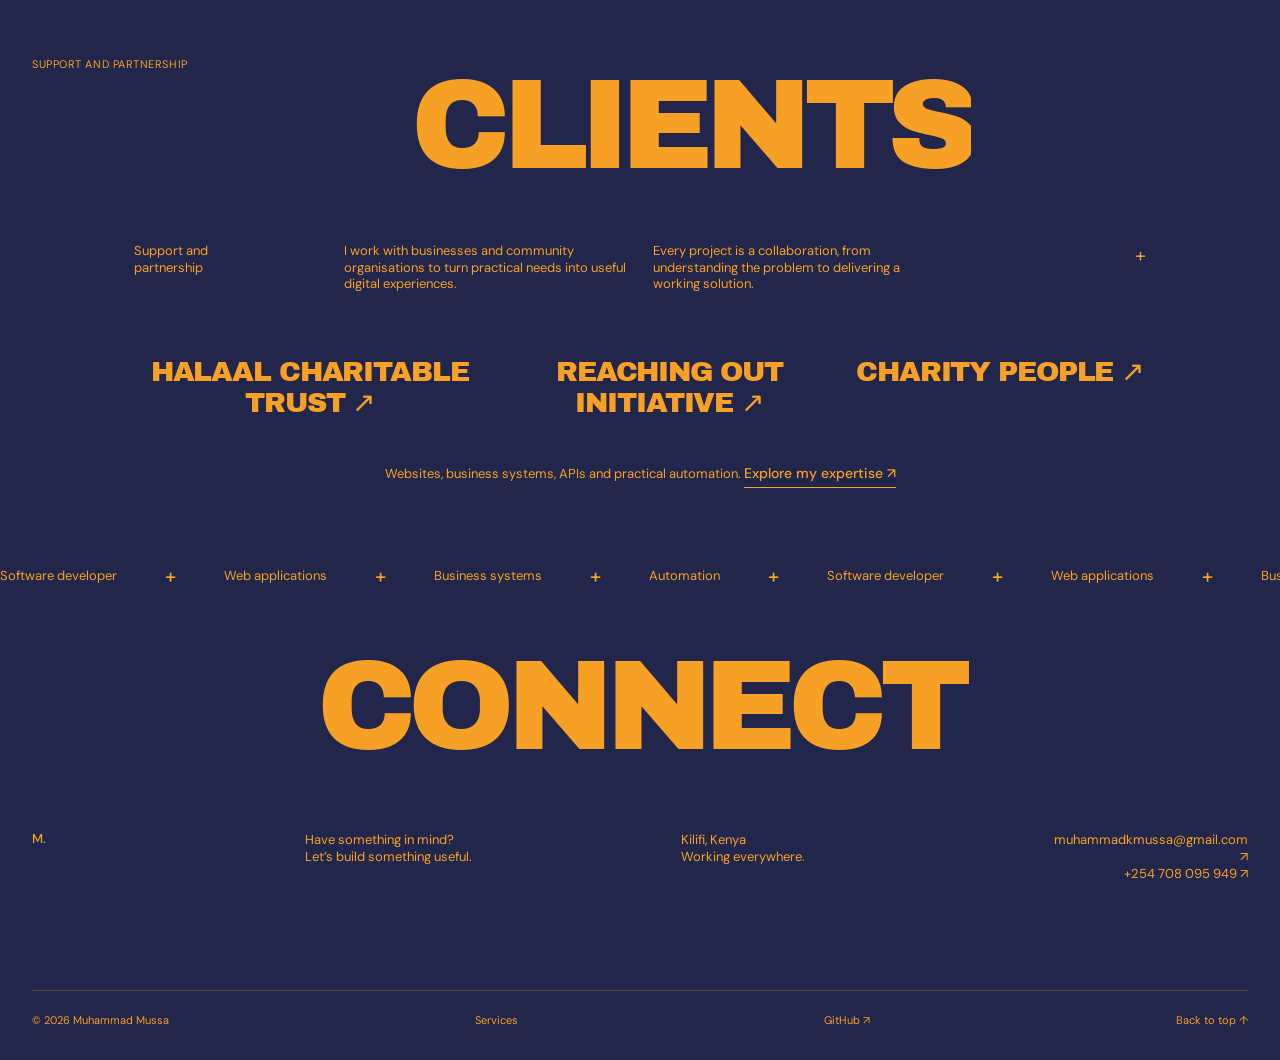
==== commit 1e84ae39: "Rename featured POS project from Khamis Computers to POS and Online Store (public repo name)" ====
--- a/index.html
+++ b/index.html
@@ -67,7 +67,7 @@
 </script>
 </head>
 <body data-page="index"><a class="skip" href="#main">Skip to content</a><div class="mosaic" aria-hidden="true"></div><div class="page-curtain" aria-hidden="true"><div class="curtain-blocks"><i></i><i></i><i></i><i></i><i></i><i></i><i></i><i></i><i></i><i></i><i></i><i></i></div></div>
-<header class="header"><a class="brand" href="/" aria-label="Muhammad Mussa home"><img src="/assets/logo-512.png" width="52" height="52" alt="Muhammad Mussa logo"></a><nav id="navLinks" aria-label="Primary"><a href="/">Index</a><a href="/work.html">Work</a><a href="/about.html">About</a><a href="/contact.html">Contact</a></nav><a class="social-link" href="https://github.com/muhammadkmussa-cloud" target="_blank" rel="noopener">GitHub ↗</a><button class="burger" id="burger" aria-label="Open navigation" aria-expanded="false" aria-controls="navLinks" hidden><span></span><span></span></button></header><button class="motion-toggle" type="button" aria-pressed="false" hidden>Pause motion</button><main id="main"><section class="identity" id="top"><h1 class="name-title display"><span>MUHAMMAD</span><span>MUSSA</span></h1><div class="ticker" aria-label="Software developer, web applications, business systems, automation"><div class="ticker-track" aria-hidden="true"><div><span>Software developer</span><i aria-hidden="true">+</i><span>Web applications</span><i aria-hidden="true">+</i><span>Business systems</span><i aria-hidden="true">+</i><span>Automation</span><i aria-hidden="true">+</i></div><div><span>Software developer</span><i aria-hidden="true">+</i><span>Web applications</span><i aria-hidden="true">+</i><span>Business systems</span><i aria-hidden="true">+</i><span>Automation</span><i aria-hidden="true">+</i></div></div></div><div class="hero-editorial wrap"><div class="portrait-stage" aria-label="Portrait of Muhammad Mussa"><img class="portrait-photo" src="/assets/portrait-muhammad.webp" alt="Muhammad Mussa wearing glasses and a red-and-white kilamba" width="1122" height="1402" decoding="async"><span class="portrait-caption">MUHAMMAD MUSSA / INDEPENDENT ENGINEER</span><span class="handwritten">Software Developer</span></div><div class="hero-aside"><span class="micro">M./</span><p>I build web applications and business systems around the way people work. From interfaces to databases and integrations, each detail has a purpose.</p><p class="hero-detail">Based in Kilifi, Kenya, I work with businesses, organisations and communities to turn everyday problems into useful digital tools.</p><p class="hero-detail">From the first conversation to deployment and beyond. <a href="/about.html"><em>More about me ↗</em></a></p></div><div class="hero-stamp"><span class="barcode" aria-hidden="true"></span><span>+254 708 095 949</span></div><span class="hero-side-label">/ KILIFI<br>// KENYA</span><p class="hero-left-note">Skilled in both<br><em>interfaces and systems</em></p></div></section><section class="wrap selected-work" id="work"><div class="editorial-heading"><h2 class="display reveal work-word"><span>W</span><span>O</span><span>RK</span></h2><span class="micro">A FEW THINGS<br>I’VE BUILT / 01—03</span></div><div class="work-grid"><article class="work-card reveal"><div class="card-kicker"><span>Library management</span><span class="spinning-cross" aria-hidden="true">+</span><span>Python · M-Pesa · OCR</span></div><a class="work-image library" href="/somahub.html" aria-label="Explore SomaHub"><div class="project-pair"><div class="library-cover"><span class="cover-micro">SOMAHUB / LIBRARY SYSTEM</span><strong>GOOD<br>BOOKS.<br>CONNECTED<br>PEOPLE.</strong><div class="cover-books" aria-hidden="true"><i>SOMA</i><i>HUB</i><i>LIBRARY</i></div><small>Illustrated project overview</small></div><div class="film-panel"><video class="showcase-film" muted loop playsinline preload="none" poster="/assets/films/somahub-tour-poster.webp" aria-label="SomaHub product tour"><source src="/assets/films/somahub-tour.mp4" type="video/mp4"></video><span class="media-badge">Product tour · 10 sec</span><span class="view-orb" aria-hidden="true">View<br>project ↗</span></div></div></a><a class="card-caption" href="/somahub.html"><sup>01</sup><h3>SomaHub</h3><span>↗</span></a></article><article class="work-card reveal"><div class="card-kicker"><span>Point of sale & inventory</span><span class="spinning-cross" aria-hidden="true">+</span><span>PHP · Retail systems</span></div><a class="work-image pos" href="/khamis-computers.html" aria-label="Explore Khamis Computers"><video class="showcase-film" muted loop playsinline preload="none" poster="/assets/films/pos-tour-poster.webp" aria-label="Khamis Computers product tour"><source src="/assets/films/pos-tour.mp4" type="video/mp4"></video><span class="media-badge">Product tour · 10 sec</span><span class="view-orb" aria-hidden="true">View<br>project ↗</span></a><a class="card-caption" href="/khamis-computers.html"><sup>02</sup><h3>Khamis Computers</h3><span>↗</span></a></article><div class="work-statement reveal"><span class="micro">THE IDEA IS SIMPLE</span><p>Useful software.<br><em>Considered details.</em><br>Real people.</p><a class="text-link" href="/work.html">Explore all projects ↗</a></div><article class="work-card reveal"><div class="card-kicker"><span>School management</span><span class="spinning-cross" aria-hidden="true">+</span><span>React · FastAPI · Python</span></div><a class="work-image school" href="/school-system.html" aria-label="Explore School Management System"><video class="showcase-film" muted loop playsinline preload="none" poster="/assets/films/school-tour-poster.webp" aria-label="School Management System product tour"><source src="/assets/films/school-tour.mp4" type="video/mp4"></video><span class="media-badge">Product tour · 10 sec</span><span class="view-orb" aria-hidden="true">View<br>project ↗</span></a><a class="card-caption" href="/school-system.html"><sup>03</sup><h3>School Management System</h3><span>↗</span></a></article></div></section><section class="clients" id="about"><div class="wrap clients-inner"><span class="micro">SUPPORT AND PARTNERSHIP</span><div class="split-heading"><h2 class="display reveal client-word"><span>CLI</span><span>ENTS</span></h2><p class="split-note"><span aria-hidden="true">(</span><span>Good software starts with people. Thank you for the trust and collaboration.</span><span aria-hidden="true">)</span></p></div><div class="client-introduction reveal"><span>Support and<br>partnership</span><p>I work with businesses and community organisations to turn practical needs into useful digital experiences.</p><p>Every project is a collaboration, from understanding the problem to delivering a working solution.</p><span class="client-cross" aria-hidden="true">+</span></div><div class="client-names reveal"><a href="https://halaalcharitabletrust.org/" target="_blank" rel="noopener">Halaal Charitable Trust ↗</a><a href="https://reachingoutinitiative.org/" target="_blank" rel="noopener">Reaching Out Initiative ↗</a><a href="https://charitypeople.co.ke/" target="_blank" rel="noopener">Charity People ↗</a></div><p id="expertise">Websites, business systems, APIs and practical automation. <a class="text-link" href="/services.html">Explore my expertise ↗</a></p></div></section></main><footer class="premium-footer" id="contact"><div class="ticker" aria-label="Software developer, web applications, business systems, automation"><div class="ticker-track" aria-hidden="true"><div><span>Software developer</span><i aria-hidden="true">+</i><span>Web applications</span><i aria-hidden="true">+</i><span>Business systems</span><i aria-hidden="true">+</i><span>Automation</span><i aria-hidden="true">+</i></div><div><span>Software developer</span><i aria-hidden="true">+</i><span>Web applications</span><i aria-hidden="true">+</i><span>Business systems</span><i aria-hidden="true">+</i><span>Automation</span><i aria-hidden="true">+</i></div></div></div><div class="wrap"><a class="connect display reveal" href="/contact.html"><span class="connect-line">C</span><span class="connect-line">ON</span><span class="connect-line">NECT</span></a><div class="footer-grid"><a href="/" class="footer-mark">M.</a><p>Have something in mind?<br>Let’s build something useful.</p><p>Kilifi, Kenya<br>Working everywhere.</p><div><a href="mailto:muhammadkmussa@gmail.com">muhammadkmussa@gmail.com ↗</a><a href="tel:+254708095949">+254 708 095 949 ↗</a></div></div><div class="footer-base"><span>© <span id="year">2026</span> Muhammad Mussa</span><a href="/services.html">Services</a><a href="https://github.com/muhammadkmussa-cloud" target="_blank" rel="noopener">GitHub ↗</a><a href="#top">Back to top ↑</a></div></div></footer><script id="portfolio-scripts">
+<header class="header"><a class="brand" href="/" aria-label="Muhammad Mussa home"><img src="/assets/logo-512.png" width="52" height="52" alt="Muhammad Mussa logo"></a><nav id="navLinks" aria-label="Primary"><a href="/">Index</a><a href="/work.html">Work</a><a href="/about.html">About</a><a href="/contact.html">Contact</a></nav><a class="social-link" href="https://github.com/muhammadkmussa-cloud" target="_blank" rel="noopener">GitHub ↗</a><button class="burger" id="burger" aria-label="Open navigation" aria-expanded="false" aria-controls="navLinks" hidden><span></span><span></span></button></header><button class="motion-toggle" type="button" aria-pressed="false" hidden>Pause motion</button><main id="main"><section class="identity" id="top"><h1 class="name-title display"><span>MUHAMMAD</span><span>MUSSA</span></h1><div class="ticker" aria-label="Software developer, web applications, business systems, automation"><div class="ticker-track" aria-hidden="true"><div><span>Software developer</span><i aria-hidden="true">+</i><span>Web applications</span><i aria-hidden="true">+</i><span>Business systems</span><i aria-hidden="true">+</i><span>Automation</span><i aria-hidden="true">+</i></div><div><span>Software developer</span><i aria-hidden="true">+</i><span>Web applications</span><i aria-hidden="true">+</i><span>Business systems</span><i aria-hidden="true">+</i><span>Automation</span><i aria-hidden="true">+</i></div></div></div><div class="hero-editorial wrap"><div class="portrait-stage" aria-label="Portrait of Muhammad Mussa"><img class="portrait-photo" src="/assets/portrait-muhammad.webp" alt="Muhammad Mussa wearing glasses and a red-and-white kilamba" width="1122" height="1402" decoding="async"><span class="portrait-caption">MUHAMMAD MUSSA / INDEPENDENT ENGINEER</span><span class="handwritten">Software Developer</span></div><div class="hero-aside"><span class="micro">M./</span><p>I build web applications and business systems around the way people work. From interfaces to databases and integrations, each detail has a purpose.</p><p class="hero-detail">Based in Kilifi, Kenya, I work with businesses, organisations and communities to turn everyday problems into useful digital tools.</p><p class="hero-detail">From the first conversation to deployment and beyond. <a href="/about.html"><em>More about me ↗</em></a></p></div><div class="hero-stamp"><span class="barcode" aria-hidden="true"></span><span>+254 708 095 949</span></div><span class="hero-side-label">/ KILIFI<br>// KENYA</span><p class="hero-left-note">Skilled in both<br><em>interfaces and systems</em></p></div></section><section class="wrap selected-work" id="work"><div class="editorial-heading"><h2 class="display reveal work-word"><span>W</span><span>O</span><span>RK</span></h2><span class="micro">A FEW THINGS<br>I’VE BUILT / 01—03</span></div><div class="work-grid"><article class="work-card reveal"><div class="card-kicker"><span>Library management</span><span class="spinning-cross" aria-hidden="true">+</span><span>Python · M-Pesa · OCR</span></div><a class="work-image library" href="/somahub.html" aria-label="Explore SomaHub"><div class="project-pair"><div class="library-cover"><span class="cover-micro">SOMAHUB / LIBRARY SYSTEM</span><strong>GOOD<br>BOOKS.<br>CONNECTED<br>PEOPLE.</strong><div class="cover-books" aria-hidden="true"><i>SOMA</i><i>HUB</i><i>LIBRARY</i></div><small>Illustrated project overview</small></div><div class="film-panel"><video class="showcase-film" muted loop playsinline preload="none" poster="/assets/films/somahub-tour-poster.webp" aria-label="SomaHub product tour"><source src="/assets/films/somahub-tour.mp4" type="video/mp4"></video><span class="media-badge">Product tour · 10 sec</span><span class="view-orb" aria-hidden="true">View<br>project ↗</span></div></div></a><a class="card-caption" href="/somahub.html"><sup>01</sup><h3>SomaHub</h3><span>↗</span></a></article><article class="work-card reveal"><div class="card-kicker"><span>Point of sale & inventory</span><span class="spinning-cross" aria-hidden="true">+</span><span>PHP · Retail systems</span></div><a class="work-image pos" href="/khamis-computers.html" aria-label="Explore POS and Online Store"><video class="showcase-film" muted loop playsinline preload="none" poster="/assets/films/pos-tour-poster.webp" aria-label="POS and Online Store product tour"><source src="/assets/films/pos-tour.mp4" type="video/mp4"></video><span class="media-badge">Product tour · 10 sec</span><span class="view-orb" aria-hidden="true">View<br>project ↗</span></a><a class="card-caption" href="/khamis-computers.html"><sup>02</sup><h3>POS and Online Store</h3><span>↗</span></a></article><div class="work-statement reveal"><span class="micro">THE IDEA IS SIMPLE</span><p>Useful software.<br><em>Considered details.</em><br>Real people.</p><a class="text-link" href="/work.html">Explore all projects ↗</a></div><article class="work-card reveal"><div class="card-kicker"><span>School management</span><span class="spinning-cross" aria-hidden="true">+</span><span>React · FastAPI · Python</span></div><a class="work-image school" href="/school-system.html" aria-label="Explore School Management System"><video class="showcase-film" muted loop playsinline preload="none" poster="/assets/films/school-tour-poster.webp" aria-label="School Management System product tour"><source src="/assets/films/school-tour.mp4" type="video/mp4"></video><span class="media-badge">Product tour · 10 sec</span><span class="view-orb" aria-hidden="true">View<br>project ↗</span></a><a class="card-caption" href="/school-system.html"><sup>03</sup><h3>School Management System</h3><span>↗</span></a></article></div></section><section class="clients" id="about"><div class="wrap clients-inner"><span class="micro">SUPPORT AND PARTNERSHIP</span><div class="split-heading"><h2 class="display reveal client-word"><span>CLI</span><span>ENTS</span></h2><p class="split-note"><span aria-hidden="true">(</span><span>Good software starts with people. Thank you for the trust and collaboration.</span><span aria-hidden="true">)</span></p></div><div class="client-introduction reveal"><span>Support and<br>partnership</span><p>I work with businesses and community organisations to turn practical needs into useful digital experiences.</p><p>Every project is a collaboration, from understanding the problem to delivering a working solution.</p><span class="client-cross" aria-hidden="true">+</span></div><div class="client-names reveal"><a href="https://halaalcharitabletrust.org/" target="_blank" rel="noopener">Halaal Charitable Trust ↗</a><a href="https://reachingoutinitiative.org/" target="_blank" rel="noopener">Reaching Out Initiative ↗</a><a href="https://charitypeople.co.ke/" target="_blank" rel="noopener">Charity People ↗</a></div><p id="expertise">Websites, business systems, APIs and practical automation. <a class="text-link" href="/services.html">Explore my expertise ↗</a></p></div></section></main><footer class="premium-footer" id="contact"><div class="ticker" aria-label="Software developer, web applications, business systems, automation"><div class="ticker-track" aria-hidden="true"><div><span>Software developer</span><i aria-hidden="true">+</i><span>Web applications</span><i aria-hidden="true">+</i><span>Business systems</span><i aria-hidden="true">+</i><span>Automation</span><i aria-hidden="true">+</i></div><div><span>Software developer</span><i aria-hidden="true">+</i><span>Web applications</span><i aria-hidden="true">+</i><span>Business systems</span><i aria-hidden="true">+</i><span>Automation</span><i aria-hidden="true">+</i></div></div></div><div class="wrap"><a class="connect display reveal" href="/contact.html"><span class="connect-line">C</span><span class="connect-line">ON</span><span class="connect-line">NECT</span></a><div class="footer-grid"><a href="/" class="footer-mark">M.</a><p>Have something in mind?<br>Let’s build something useful.</p><p>Kilifi, Kenya<br>Working everywhere.</p><div><a href="mailto:muhammadkmussa@gmail.com">muhammadkmussa@gmail.com ↗</a><a href="tel:+254708095949">+254 708 095 949 ↗</a></div></div><div class="footer-base"><span>© <span id="year">2026</span> Muhammad Mussa</span><a href="/services.html">Services</a><a href="https://github.com/muhammadkmussa-cloud" target="_blank" rel="noopener">GitHub ↗</a><a href="#top">Back to top ↑</a></div></div></footer><script id="portfolio-scripts">
 for (const file of ['script.js', 'motion.js', 'interactions.js']) {
   const tag = document.createElement('script');
   tag.src = `/${file}?v=${window.portfolioAssetVersion}`;
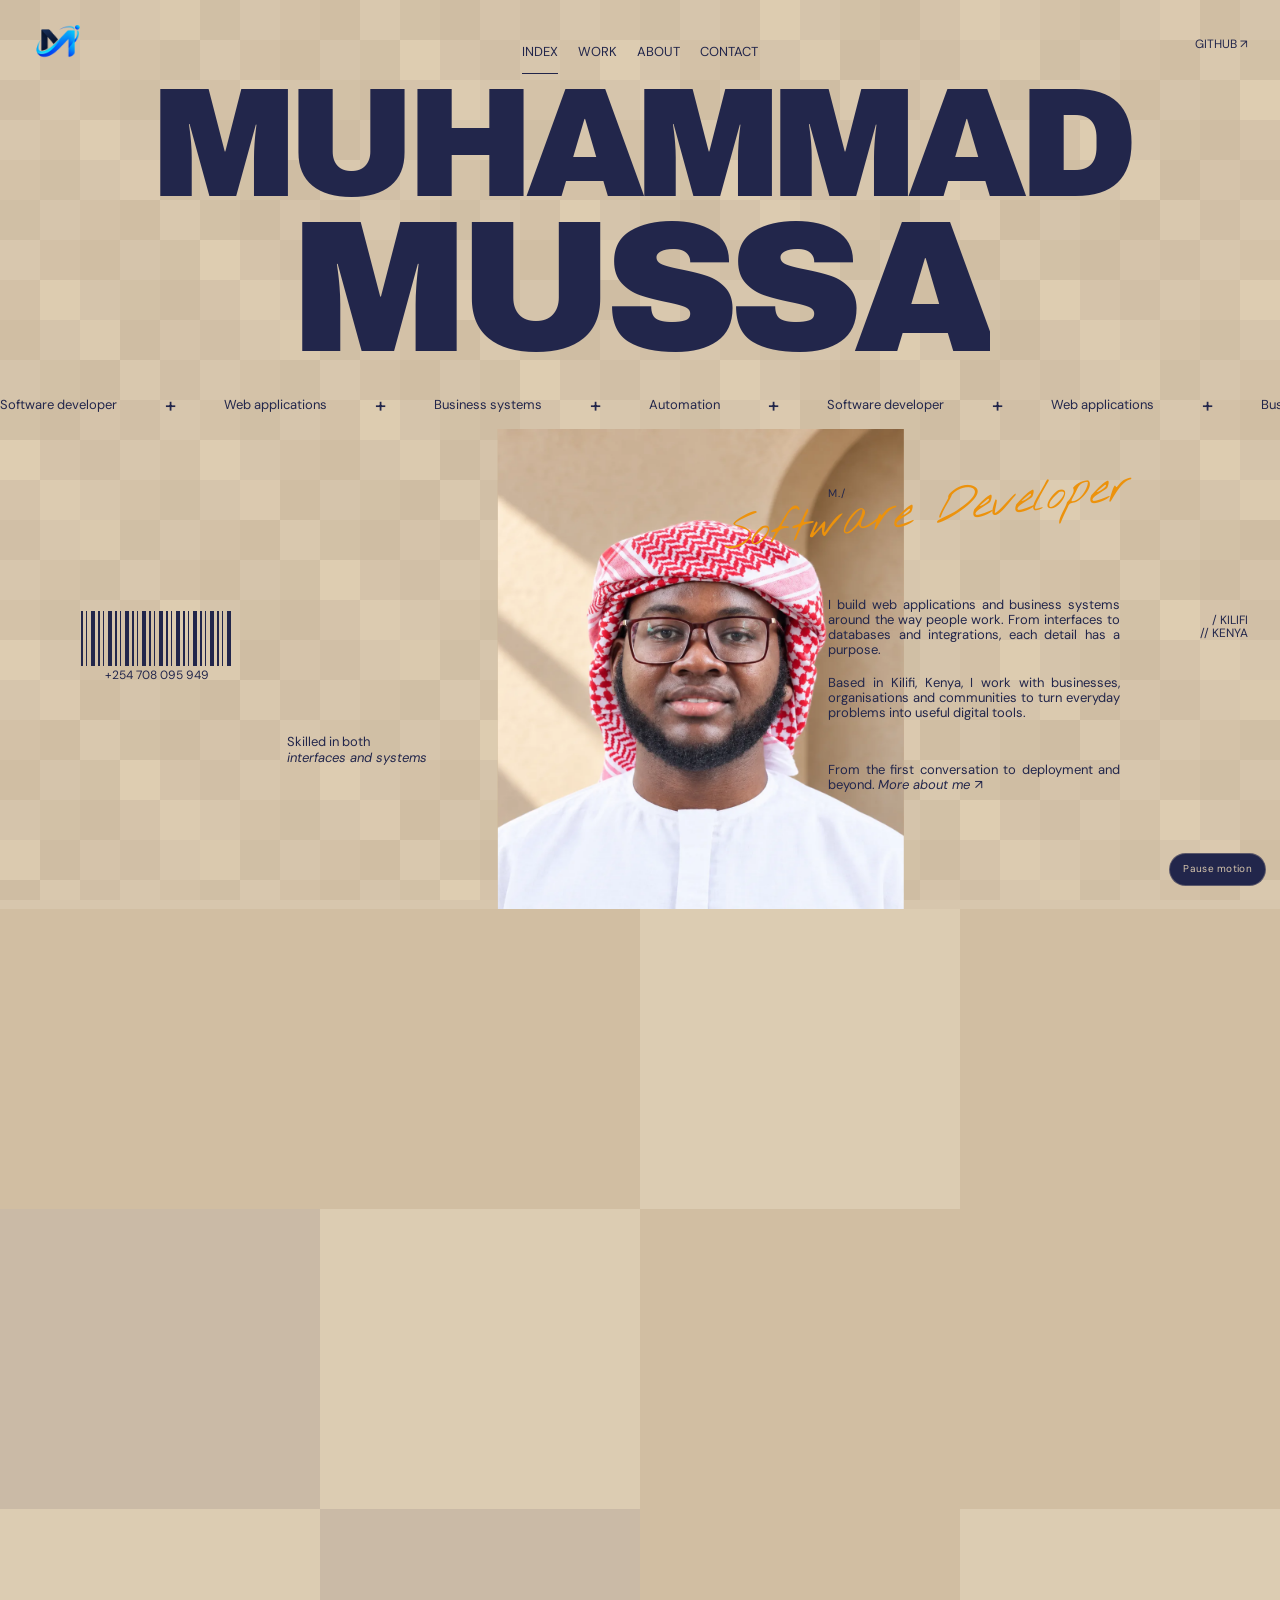
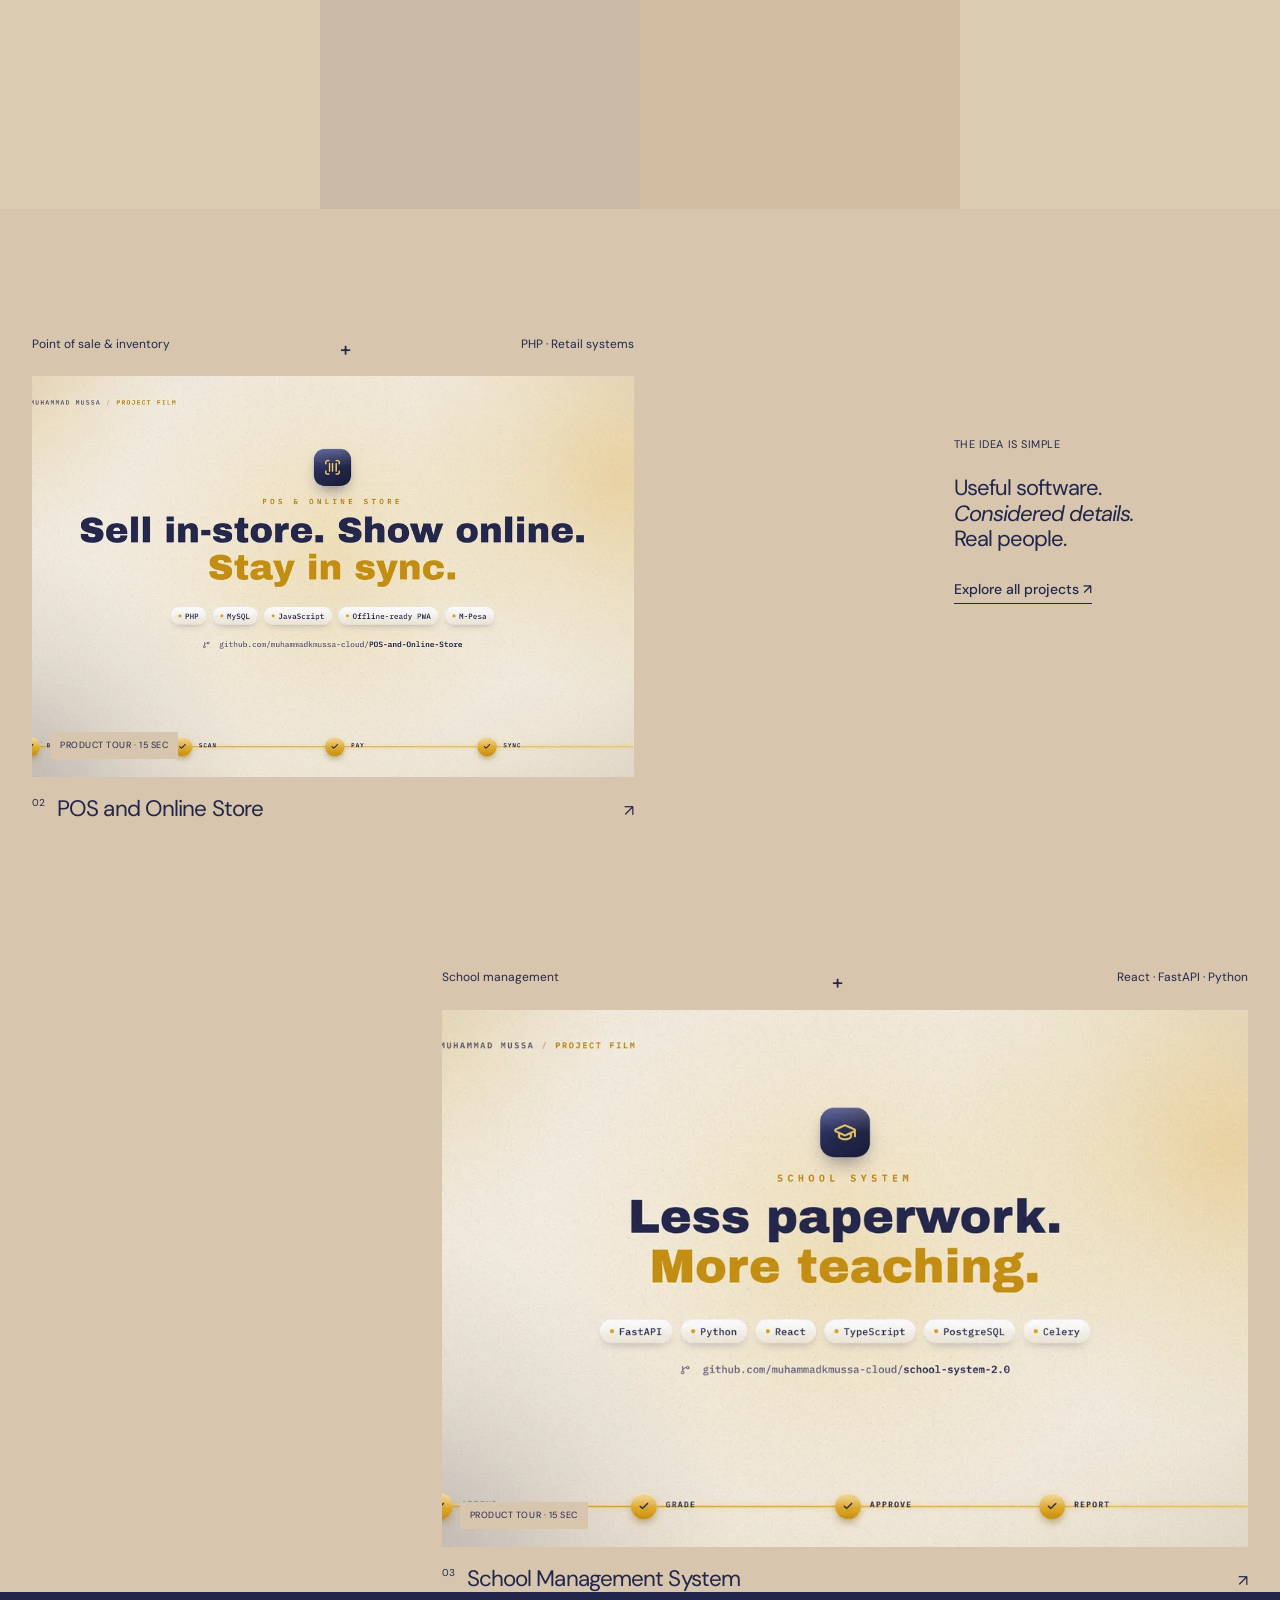
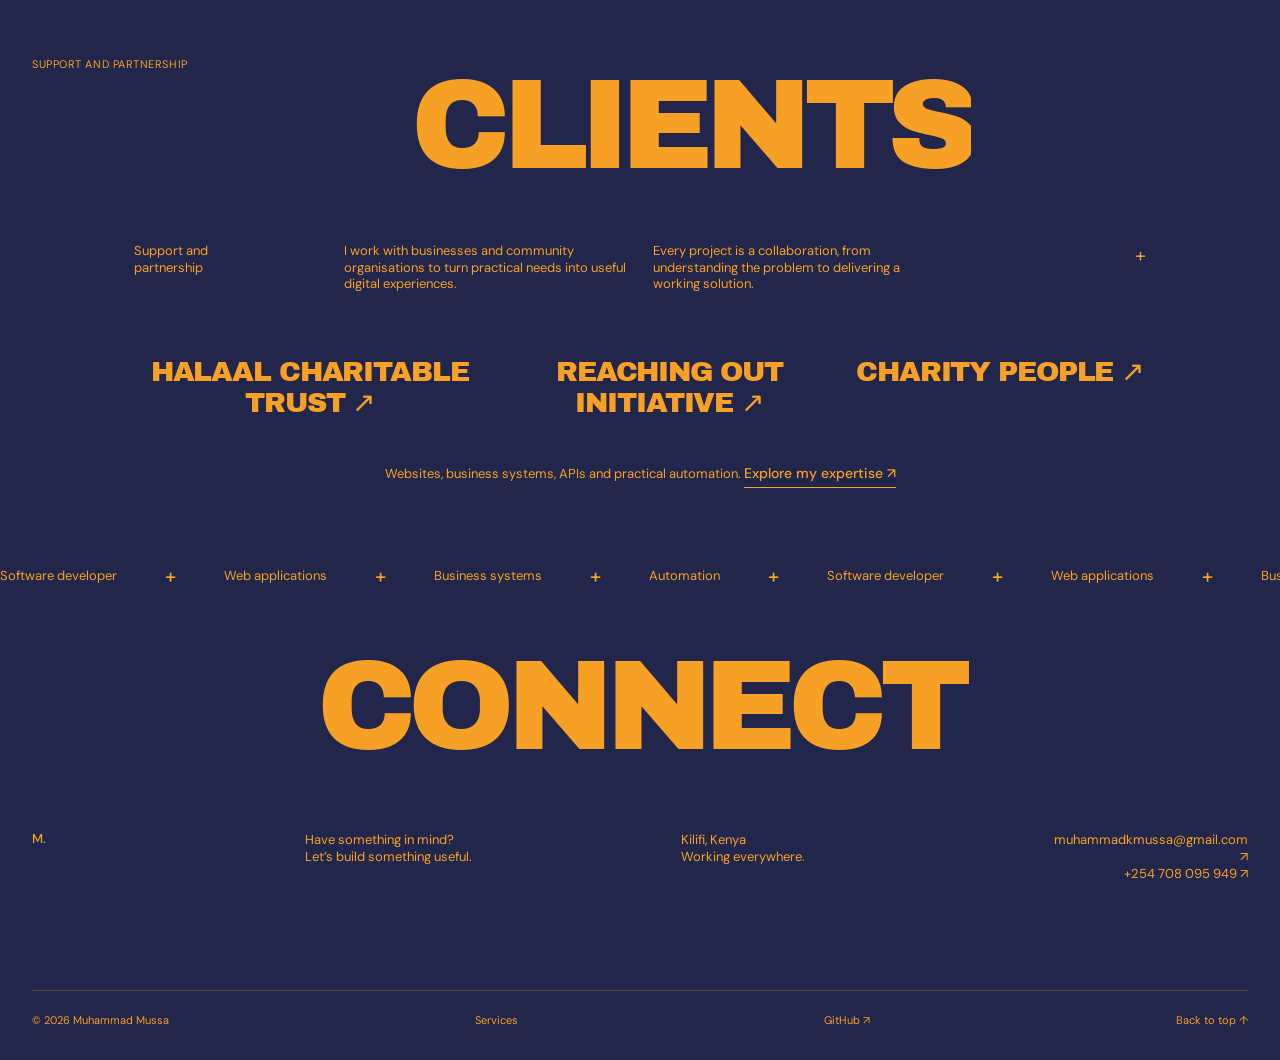
==== commit cbd00613: "Replace tour clips with new 15-second project films (media swap, index/work/detail pages)" ====
--- a/index.html
+++ b/index.html
@@ -67,7 +67,7 @@
 </script>
 </head>
 <body data-page="index"><a class="skip" href="#main">Skip to content</a><div class="mosaic" aria-hidden="true"></div><div class="page-curtain" aria-hidden="true"><div class="curtain-blocks"><i></i><i></i><i></i><i></i><i></i><i></i><i></i><i></i><i></i><i></i><i></i><i></i></div></div>
-<header class="header"><a class="brand" href="/" aria-label="Muhammad Mussa home"><img src="/assets/logo-512.png" width="52" height="52" alt="Muhammad Mussa logo"></a><nav id="navLinks" aria-label="Primary"><a href="/">Index</a><a href="/work.html">Work</a><a href="/about.html">About</a><a href="/contact.html">Contact</a></nav><a class="social-link" href="https://github.com/muhammadkmussa-cloud" target="_blank" rel="noopener">GitHub ↗</a><button class="burger" id="burger" aria-label="Open navigation" aria-expanded="false" aria-controls="navLinks" hidden><span></span><span></span></button></header><button class="motion-toggle" type="button" aria-pressed="false" hidden>Pause motion</button><main id="main"><section class="identity" id="top"><h1 class="name-title display"><span>MUHAMMAD</span><span>MUSSA</span></h1><div class="ticker" aria-label="Software developer, web applications, business systems, automation"><div class="ticker-track" aria-hidden="true"><div><span>Software developer</span><i aria-hidden="true">+</i><span>Web applications</span><i aria-hidden="true">+</i><span>Business systems</span><i aria-hidden="true">+</i><span>Automation</span><i aria-hidden="true">+</i></div><div><span>Software developer</span><i aria-hidden="true">+</i><span>Web applications</span><i aria-hidden="true">+</i><span>Business systems</span><i aria-hidden="true">+</i><span>Automation</span><i aria-hidden="true">+</i></div></div></div><div class="hero-editorial wrap"><div class="portrait-stage" aria-label="Portrait of Muhammad Mussa"><img class="portrait-photo" src="/assets/portrait-muhammad.webp" alt="Muhammad Mussa wearing glasses and a red-and-white kilamba" width="1122" height="1402" decoding="async"><span class="portrait-caption">MUHAMMAD MUSSA / INDEPENDENT ENGINEER</span><span class="handwritten">Software Developer</span></div><div class="hero-aside"><span class="micro">M./</span><p>I build web applications and business systems around the way people work. From interfaces to databases and integrations, each detail has a purpose.</p><p class="hero-detail">Based in Kilifi, Kenya, I work with businesses, organisations and communities to turn everyday problems into useful digital tools.</p><p class="hero-detail">From the first conversation to deployment and beyond. <a href="/about.html"><em>More about me ↗</em></a></p></div><div class="hero-stamp"><span class="barcode" aria-hidden="true"></span><span>+254 708 095 949</span></div><span class="hero-side-label">/ KILIFI<br>// KENYA</span><p class="hero-left-note">Skilled in both<br><em>interfaces and systems</em></p></div></section><section class="wrap selected-work" id="work"><div class="editorial-heading"><h2 class="display reveal work-word"><span>W</span><span>O</span><span>RK</span></h2><span class="micro">A FEW THINGS<br>I’VE BUILT / 01—03</span></div><div class="work-grid"><article class="work-card reveal"><div class="card-kicker"><span>Library management</span><span class="spinning-cross" aria-hidden="true">+</span><span>Python · M-Pesa · OCR</span></div><a class="work-image library" href="/somahub.html" aria-label="Explore SomaHub"><div class="project-pair"><div class="library-cover"><span class="cover-micro">SOMAHUB / LIBRARY SYSTEM</span><strong>GOOD<br>BOOKS.<br>CONNECTED<br>PEOPLE.</strong><div class="cover-books" aria-hidden="true"><i>SOMA</i><i>HUB</i><i>LIBRARY</i></div><small>Illustrated project overview</small></div><div class="film-panel"><video class="showcase-film" muted loop playsinline preload="none" poster="/assets/films/somahub-tour-poster.webp" aria-label="SomaHub product tour"><source src="/assets/films/somahub-tour.mp4" type="video/mp4"></video><span class="media-badge">Product tour · 10 sec</span><span class="view-orb" aria-hidden="true">View<br>project ↗</span></div></div></a><a class="card-caption" href="/somahub.html"><sup>01</sup><h3>SomaHub</h3><span>↗</span></a></article><article class="work-card reveal"><div class="card-kicker"><span>Point of sale & inventory</span><span class="spinning-cross" aria-hidden="true">+</span><span>PHP · Retail systems</span></div><a class="work-image pos" href="/khamis-computers.html" aria-label="Explore POS and Online Store"><video class="showcase-film" muted loop playsinline preload="none" poster="/assets/films/pos-tour-poster.webp" aria-label="POS and Online Store product tour"><source src="/assets/films/pos-tour.mp4" type="video/mp4"></video><span class="media-badge">Product tour · 10 sec</span><span class="view-orb" aria-hidden="true">View<br>project ↗</span></a><a class="card-caption" href="/khamis-computers.html"><sup>02</sup><h3>POS and Online Store</h3><span>↗</span></a></article><div class="work-statement reveal"><span class="micro">THE IDEA IS SIMPLE</span><p>Useful software.<br><em>Considered details.</em><br>Real people.</p><a class="text-link" href="/work.html">Explore all projects ↗</a></div><article class="work-card reveal"><div class="card-kicker"><span>School management</span><span class="spinning-cross" aria-hidden="true">+</span><span>React · FastAPI · Python</span></div><a class="work-image school" href="/school-system.html" aria-label="Explore School Management System"><video class="showcase-film" muted loop playsinline preload="none" poster="/assets/films/school-tour-poster.webp" aria-label="School Management System product tour"><source src="/assets/films/school-tour.mp4" type="video/mp4"></video><span class="media-badge">Product tour · 10 sec</span><span class="view-orb" aria-hidden="true">View<br>project ↗</span></a><a class="card-caption" href="/school-system.html"><sup>03</sup><h3>School Management System</h3><span>↗</span></a></article></div></section><section class="clients" id="about"><div class="wrap clients-inner"><span class="micro">SUPPORT AND PARTNERSHIP</span><div class="split-heading"><h2 class="display reveal client-word"><span>CLI</span><span>ENTS</span></h2><p class="split-note"><span aria-hidden="true">(</span><span>Good software starts with people. Thank you for the trust and collaboration.</span><span aria-hidden="true">)</span></p></div><div class="client-introduction reveal"><span>Support and<br>partnership</span><p>I work with businesses and community organisations to turn practical needs into useful digital experiences.</p><p>Every project is a collaboration, from understanding the problem to delivering a working solution.</p><span class="client-cross" aria-hidden="true">+</span></div><div class="client-names reveal"><a href="https://halaalcharitabletrust.org/" target="_blank" rel="noopener">Halaal Charitable Trust ↗</a><a href="https://reachingoutinitiative.org/" target="_blank" rel="noopener">Reaching Out Initiative ↗</a><a href="https://charitypeople.co.ke/" target="_blank" rel="noopener">Charity People ↗</a></div><p id="expertise">Websites, business systems, APIs and practical automation. <a class="text-link" href="/services.html">Explore my expertise ↗</a></p></div></section></main><footer class="premium-footer" id="contact"><div class="ticker" aria-label="Software developer, web applications, business systems, automation"><div class="ticker-track" aria-hidden="true"><div><span>Software developer</span><i aria-hidden="true">+</i><span>Web applications</span><i aria-hidden="true">+</i><span>Business systems</span><i aria-hidden="true">+</i><span>Automation</span><i aria-hidden="true">+</i></div><div><span>Software developer</span><i aria-hidden="true">+</i><span>Web applications</span><i aria-hidden="true">+</i><span>Business systems</span><i aria-hidden="true">+</i><span>Automation</span><i aria-hidden="true">+</i></div></div></div><div class="wrap"><a class="connect display reveal" href="/contact.html"><span class="connect-line">C</span><span class="connect-line">ON</span><span class="connect-line">NECT</span></a><div class="footer-grid"><a href="/" class="footer-mark">M.</a><p>Have something in mind?<br>Let’s build something useful.</p><p>Kilifi, Kenya<br>Working everywhere.</p><div><a href="mailto:muhammadkmussa@gmail.com">muhammadkmussa@gmail.com ↗</a><a href="tel:+254708095949">+254 708 095 949 ↗</a></div></div><div class="footer-base"><span>© <span id="year">2026</span> Muhammad Mussa</span><a href="/services.html">Services</a><a href="https://github.com/muhammadkmussa-cloud" target="_blank" rel="noopener">GitHub ↗</a><a href="#top">Back to top ↑</a></div></div></footer><script id="portfolio-scripts">
+<header class="header"><a class="brand" href="/" aria-label="Muhammad Mussa home"><img src="/assets/logo-512.png" width="52" height="52" alt="Muhammad Mussa logo"></a><nav id="navLinks" aria-label="Primary"><a href="/">Index</a><a href="/work.html">Work</a><a href="/about.html">About</a><a href="/contact.html">Contact</a></nav><a class="social-link" href="https://github.com/muhammadkmussa-cloud" target="_blank" rel="noopener">GitHub ↗</a><button class="burger" id="burger" aria-label="Open navigation" aria-expanded="false" aria-controls="navLinks" hidden><span></span><span></span></button></header><button class="motion-toggle" type="button" aria-pressed="false" hidden>Pause motion</button><main id="main"><section class="identity" id="top"><h1 class="name-title display"><span>MUHAMMAD</span><span>MUSSA</span></h1><div class="ticker" aria-label="Software developer, web applications, business systems, automation"><div class="ticker-track" aria-hidden="true"><div><span>Software developer</span><i aria-hidden="true">+</i><span>Web applications</span><i aria-hidden="true">+</i><span>Business systems</span><i aria-hidden="true">+</i><span>Automation</span><i aria-hidden="true">+</i></div><div><span>Software developer</span><i aria-hidden="true">+</i><span>Web applications</span><i aria-hidden="true">+</i><span>Business systems</span><i aria-hidden="true">+</i><span>Automation</span><i aria-hidden="true">+</i></div></div></div><div class="hero-editorial wrap"><div class="portrait-stage" aria-label="Portrait of Muhammad Mussa"><img class="portrait-photo" src="/assets/portrait-muhammad.webp" alt="Muhammad Mussa wearing glasses and a red-and-white kilamba" width="1122" height="1402" decoding="async"><span class="portrait-caption">MUHAMMAD MUSSA / INDEPENDENT ENGINEER</span><span class="handwritten">Software Developer</span></div><div class="hero-aside"><span class="micro">M./</span><p>I build web applications and business systems around the way people work. From interfaces to databases and integrations, each detail has a purpose.</p><p class="hero-detail">Based in Kilifi, Kenya, I work with businesses, organisations and communities to turn everyday problems into useful digital tools.</p><p class="hero-detail">From the first conversation to deployment and beyond. <a href="/about.html"><em>More about me ↗</em></a></p></div><div class="hero-stamp"><span class="barcode" aria-hidden="true"></span><span>+254 708 095 949</span></div><span class="hero-side-label">/ KILIFI<br>// KENYA</span><p class="hero-left-note">Skilled in both<br><em>interfaces and systems</em></p></div></section><section class="wrap selected-work" id="work"><div class="editorial-heading"><h2 class="display reveal work-word"><span>W</span><span>O</span><span>RK</span></h2><span class="micro">A FEW THINGS<br>I’VE BUILT / 01—03</span></div><div class="work-grid"><article class="work-card reveal"><div class="card-kicker"><span>Library management</span><span class="spinning-cross" aria-hidden="true">+</span><span>Python · M-Pesa · OCR</span></div><a class="work-image library" href="/somahub.html" aria-label="Explore SomaHub"><div class="project-pair"><div class="library-cover"><span class="cover-micro">SOMAHUB / LIBRARY SYSTEM</span><strong>GOOD<br>BOOKS.<br>CONNECTED<br>PEOPLE.</strong><div class="cover-books" aria-hidden="true"><i>SOMA</i><i>HUB</i><i>LIBRARY</i></div><small>Illustrated project overview</small></div><div class="film-panel"><video class="showcase-film" muted loop playsinline preload="none" poster="/assets/films/somahub-film-poster.webp" aria-label="SomaHub product tour"><source src="/assets/films/somahub-film.mp4" type="video/mp4"></video><span class="media-badge">Product tour · 15 sec</span><span class="view-orb" aria-hidden="true">View<br>project ↗</span></div></div></a><a class="card-caption" href="/somahub.html"><sup>01</sup><h3>SomaHub</h3><span>↗</span></a></article><article class="work-card reveal"><div class="card-kicker"><span>Point of sale & inventory</span><span class="spinning-cross" aria-hidden="true">+</span><span>PHP · Retail systems</span></div><a class="work-image pos" href="/khamis-computers.html" aria-label="Explore POS and Online Store"><video class="showcase-film" muted loop playsinline preload="none" poster="/assets/films/pos-and-online-store-film-poster.webp" aria-label="POS and Online Store product tour"><source src="/assets/films/pos-and-online-store-film.mp4" type="video/mp4"></video><span class="media-badge">Product tour · 15 sec</span><span class="view-orb" aria-hidden="true">View<br>project ↗</span></a><a class="card-caption" href="/khamis-computers.html"><sup>02</sup><h3>POS and Online Store</h3><span>↗</span></a></article><div class="work-statement reveal"><span class="micro">THE IDEA IS SIMPLE</span><p>Useful software.<br><em>Considered details.</em><br>Real people.</p><a class="text-link" href="/work.html">Explore all projects ↗</a></div><article class="work-card reveal"><div class="card-kicker"><span>School management</span><span class="spinning-cross" aria-hidden="true">+</span><span>React · FastAPI · Python</span></div><a class="work-image school" href="/school-system.html" aria-label="Explore School Management System"><video class="showcase-film" muted loop playsinline preload="none" poster="/assets/films/school-system-film-poster.webp" aria-label="School Management System product tour"><source src="/assets/films/school-system-film.mp4" type="video/mp4"></video><span class="media-badge">Product tour · 15 sec</span><span class="view-orb" aria-hidden="true">View<br>project ↗</span></a><a class="card-caption" href="/school-system.html"><sup>03</sup><h3>School Management System</h3><span>↗</span></a></article></div></section><section class="clients" id="about"><div class="wrap clients-inner"><span class="micro">SUPPORT AND PARTNERSHIP</span><div class="split-heading"><h2 class="display reveal client-word"><span>CLI</span><span>ENTS</span></h2><p class="split-note"><span aria-hidden="true">(</span><span>Good software starts with people. Thank you for the trust and collaboration.</span><span aria-hidden="true">)</span></p></div><div class="client-introduction reveal"><span>Support and<br>partnership</span><p>I work with businesses and community organisations to turn practical needs into useful digital experiences.</p><p>Every project is a collaboration, from understanding the problem to delivering a working solution.</p><span class="client-cross" aria-hidden="true">+</span></div><div class="client-names reveal"><a href="https://halaalcharitabletrust.org/" target="_blank" rel="noopener">Halaal Charitable Trust ↗</a><a href="https://reachingoutinitiative.org/" target="_blank" rel="noopener">Reaching Out Initiative ↗</a><a href="https://charitypeople.co.ke/" target="_blank" rel="noopener">Charity People ↗</a></div><p id="expertise">Websites, business systems, APIs and practical automation. <a class="text-link" href="/services.html">Explore my expertise ↗</a></p></div></section></main><footer class="premium-footer" id="contact"><div class="ticker" aria-label="Software developer, web applications, business systems, automation"><div class="ticker-track" aria-hidden="true"><div><span>Software developer</span><i aria-hidden="true">+</i><span>Web applications</span><i aria-hidden="true">+</i><span>Business systems</span><i aria-hidden="true">+</i><span>Automation</span><i aria-hidden="true">+</i></div><div><span>Software developer</span><i aria-hidden="true">+</i><span>Web applications</span><i aria-hidden="true">+</i><span>Business systems</span><i aria-hidden="true">+</i><span>Automation</span><i aria-hidden="true">+</i></div></div></div><div class="wrap"><a class="connect display reveal" href="/contact.html"><span class="connect-line">C</span><span class="connect-line">ON</span><span class="connect-line">NECT</span></a><div class="footer-grid"><a href="/" class="footer-mark">M.</a><p>Have something in mind?<br>Let’s build something useful.</p><p>Kilifi, Kenya<br>Working everywhere.</p><div><a href="mailto:muhammadkmussa@gmail.com">muhammadkmussa@gmail.com ↗</a><a href="tel:+254708095949">+254 708 095 949 ↗</a></div></div><div class="footer-base"><span>© <span id="year">2026</span> Muhammad Mussa</span><a href="/services.html">Services</a><a href="https://github.com/muhammadkmussa-cloud" target="_blank" rel="noopener">GitHub ↗</a><a href="#top">Back to top ↑</a></div></div></footer><script id="portfolio-scripts">
 for (const file of ['script.js', 'motion.js', 'interactions.js']) {
   const tag = document.createElement('script');
   tag.src = `/${file}?v=${window.portfolioAssetVersion}`;
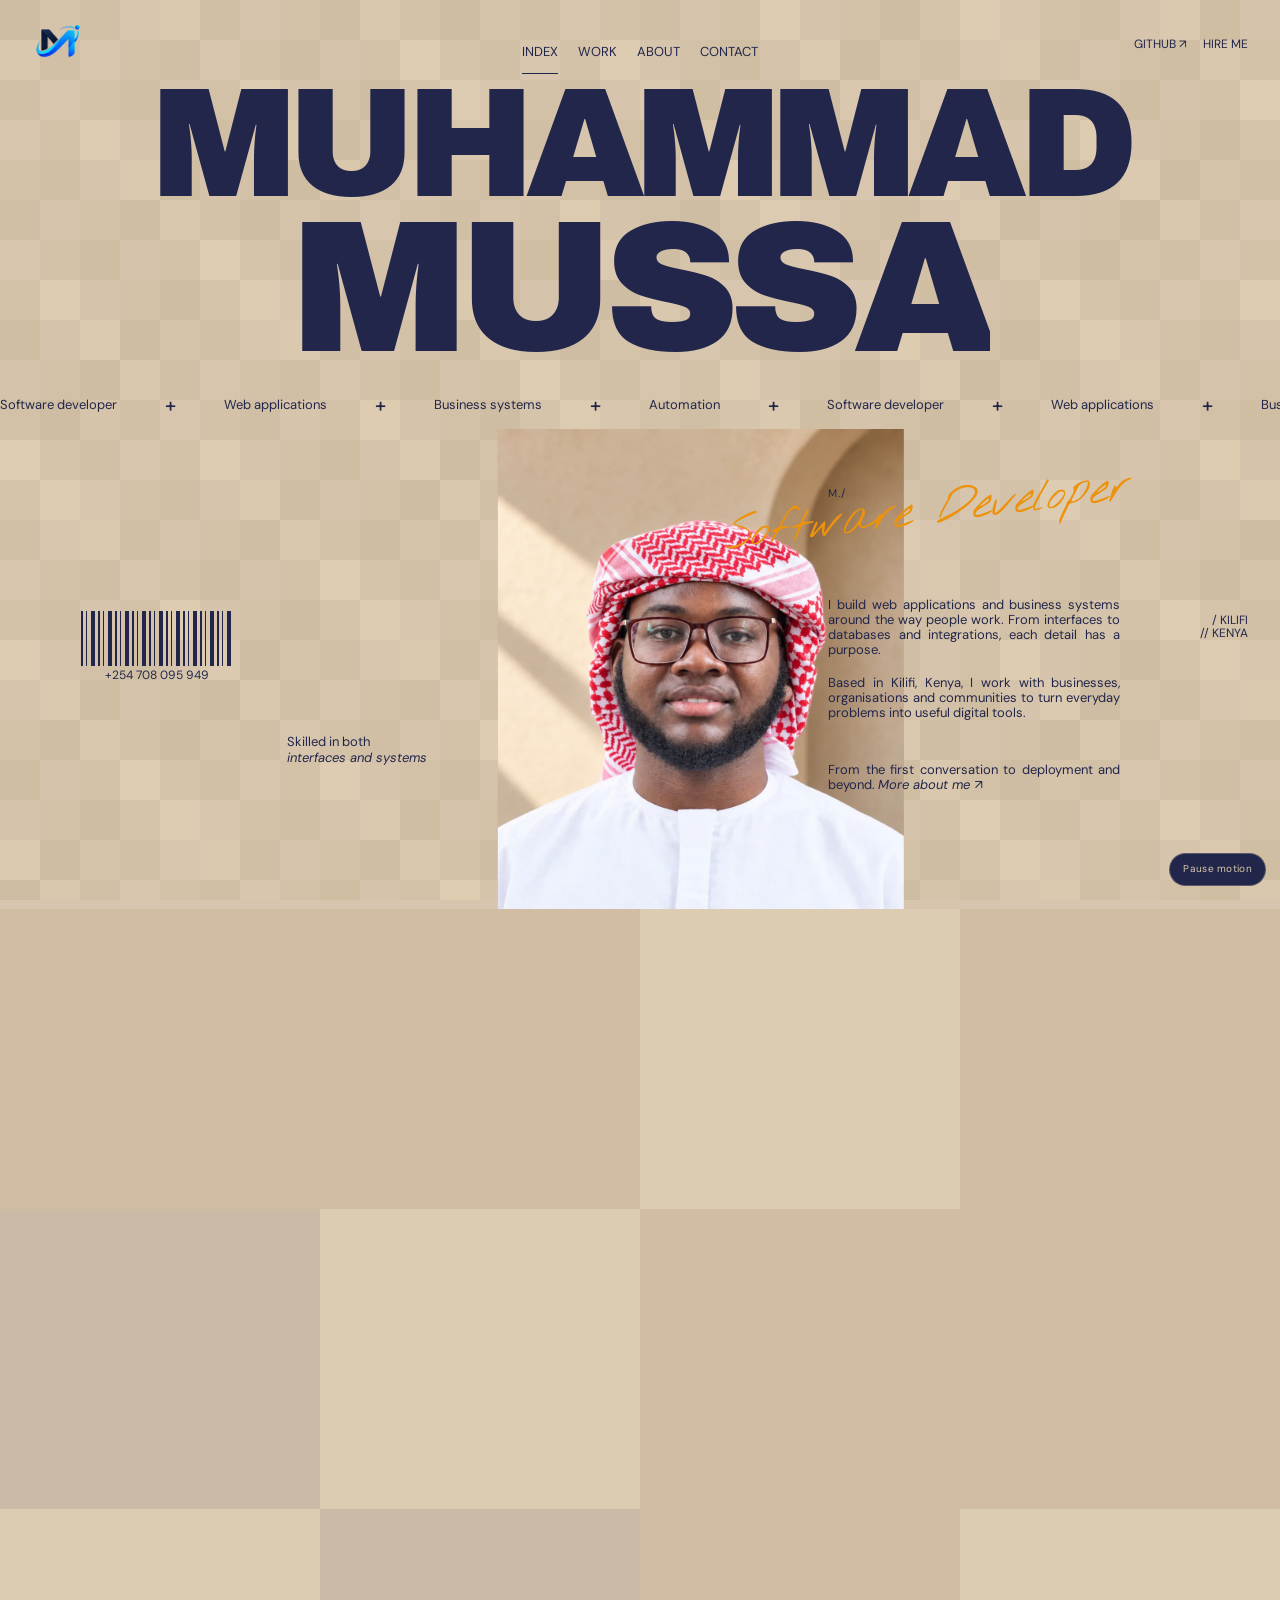
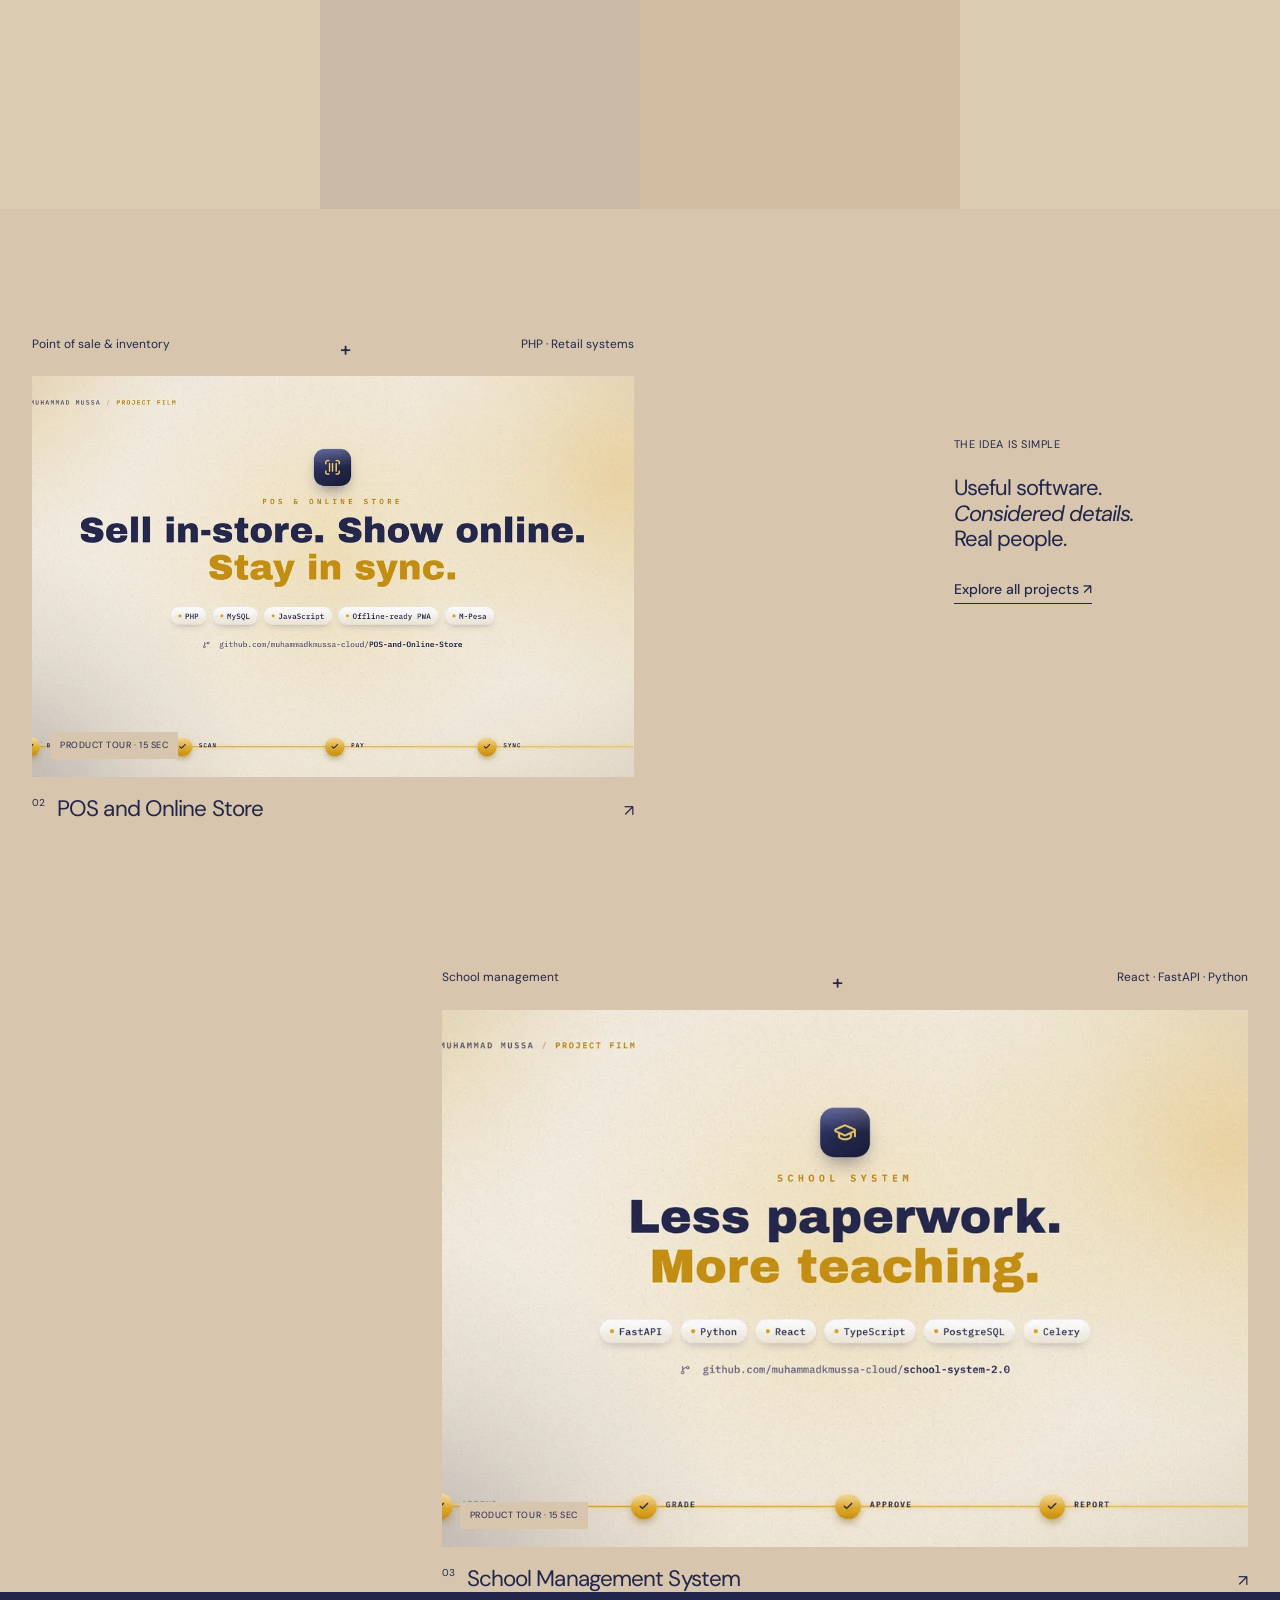
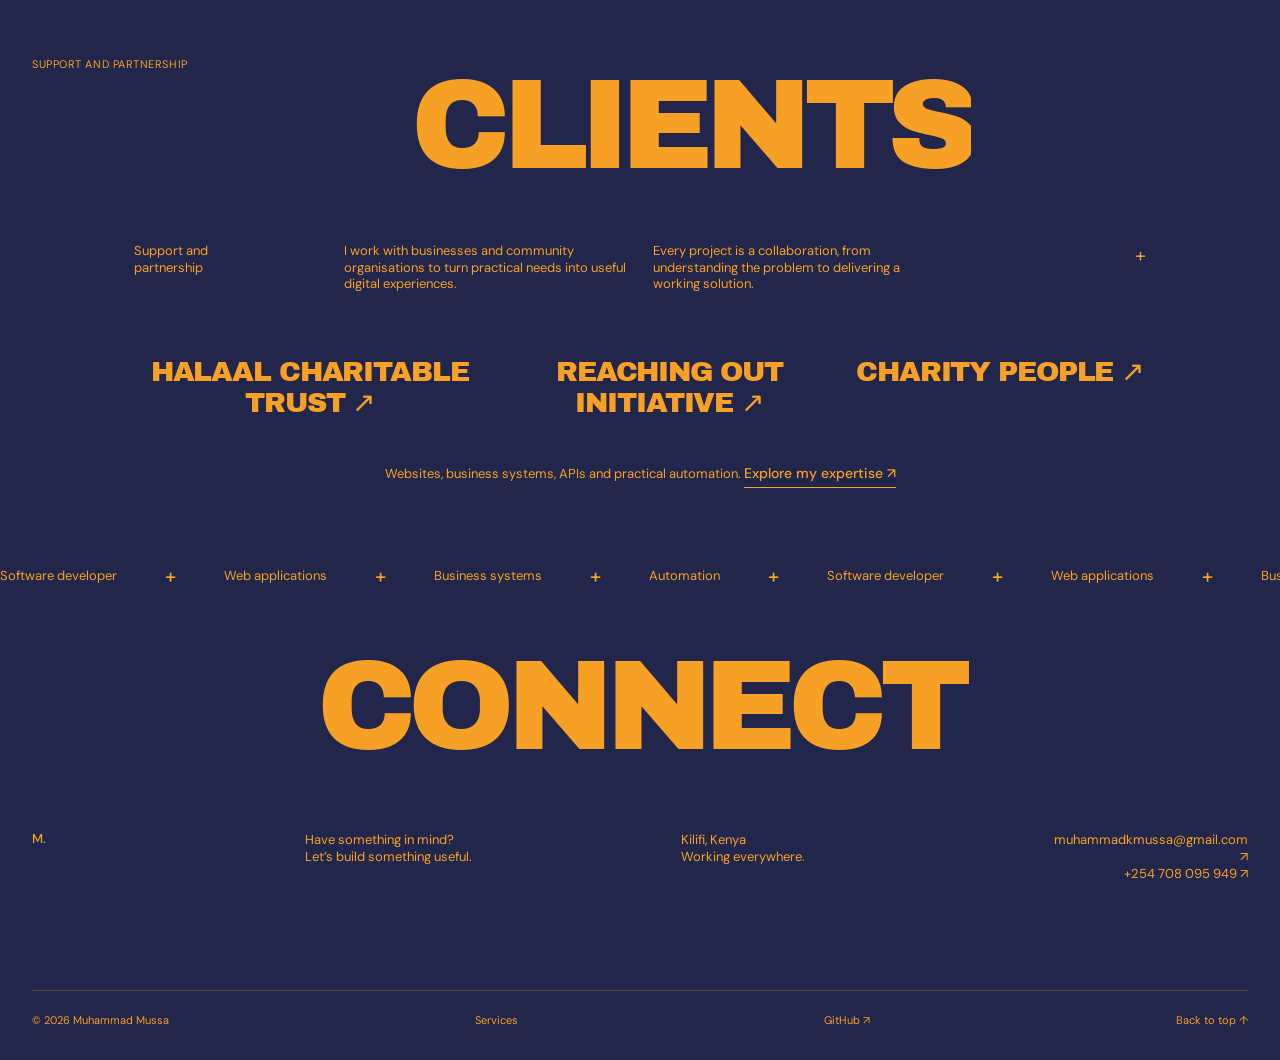
==== commit 0184df8c: "Add HIRE ME header button and About link that download the resume PDF" ====
--- a/index.html
+++ b/index.html
@@ -67,7 +67,7 @@
 </script>
 </head>
 <body data-page="index"><a class="skip" href="#main">Skip to content</a><div class="mosaic" aria-hidden="true"></div><div class="page-curtain" aria-hidden="true"><div class="curtain-blocks"><i></i><i></i><i></i><i></i><i></i><i></i><i></i><i></i><i></i><i></i><i></i><i></i></div></div>
-<header class="header"><a class="brand" href="/" aria-label="Muhammad Mussa home"><img src="/assets/logo-512.png" width="52" height="52" alt="Muhammad Mussa logo"></a><nav id="navLinks" aria-label="Primary"><a href="/">Index</a><a href="/work.html">Work</a><a href="/about.html">About</a><a href="/contact.html">Contact</a></nav><a class="social-link" href="https://github.com/muhammadkmussa-cloud" target="_blank" rel="noopener">GitHub ↗</a><button class="burger" id="burger" aria-label="Open navigation" aria-expanded="false" aria-controls="navLinks" hidden><span></span><span></span></button></header><button class="motion-toggle" type="button" aria-pressed="false" hidden>Pause motion</button><main id="main"><section class="identity" id="top"><h1 class="name-title display"><span>MUHAMMAD</span><span>MUSSA</span></h1><div class="ticker" aria-label="Software developer, web applications, business systems, automation"><div class="ticker-track" aria-hidden="true"><div><span>Software developer</span><i aria-hidden="true">+</i><span>Web applications</span><i aria-hidden="true">+</i><span>Business systems</span><i aria-hidden="true">+</i><span>Automation</span><i aria-hidden="true">+</i></div><div><span>Software developer</span><i aria-hidden="true">+</i><span>Web applications</span><i aria-hidden="true">+</i><span>Business systems</span><i aria-hidden="true">+</i><span>Automation</span><i aria-hidden="true">+</i></div></div></div><div class="hero-editorial wrap"><div class="portrait-stage" aria-label="Portrait of Muhammad Mussa"><img class="portrait-photo" src="/assets/portrait-muhammad.webp" alt="Muhammad Mussa wearing glasses and a red-and-white kilamba" width="1122" height="1402" decoding="async"><span class="portrait-caption">MUHAMMAD MUSSA / INDEPENDENT ENGINEER</span><span class="handwritten">Software Developer</span></div><div class="hero-aside"><span class="micro">M./</span><p>I build web applications and business systems around the way people work. From interfaces to databases and integrations, each detail has a purpose.</p><p class="hero-detail">Based in Kilifi, Kenya, I work with businesses, organisations and communities to turn everyday problems into useful digital tools.</p><p class="hero-detail">From the first conversation to deployment and beyond. <a href="/about.html"><em>More about me ↗</em></a></p></div><div class="hero-stamp"><span class="barcode" aria-hidden="true"></span><span>+254 708 095 949</span></div><span class="hero-side-label">/ KILIFI<br>// KENYA</span><p class="hero-left-note">Skilled in both<br><em>interfaces and systems</em></p></div></section><section class="wrap selected-work" id="work"><div class="editorial-heading"><h2 class="display reveal work-word"><span>W</span><span>O</span><span>RK</span></h2><span class="micro">A FEW THINGS<br>I’VE BUILT / 01—03</span></div><div class="work-grid"><article class="work-card reveal"><div class="card-kicker"><span>Library management</span><span class="spinning-cross" aria-hidden="true">+</span><span>Python · M-Pesa · OCR</span></div><a class="work-image library" href="/somahub.html" aria-label="Explore SomaHub"><div class="project-pair"><div class="library-cover"><span class="cover-micro">SOMAHUB / LIBRARY SYSTEM</span><strong>GOOD<br>BOOKS.<br>CONNECTED<br>PEOPLE.</strong><div class="cover-books" aria-hidden="true"><i>SOMA</i><i>HUB</i><i>LIBRARY</i></div><small>Illustrated project overview</small></div><div class="film-panel"><video class="showcase-film" muted loop playsinline preload="none" poster="/assets/films/somahub-film-poster.webp" aria-label="SomaHub product tour"><source src="/assets/films/somahub-film.mp4" type="video/mp4"></video><span class="media-badge">Product tour · 15 sec</span><span class="view-orb" aria-hidden="true">View<br>project ↗</span></div></div></a><a class="card-caption" href="/somahub.html"><sup>01</sup><h3>SomaHub</h3><span>↗</span></a></article><article class="work-card reveal"><div class="card-kicker"><span>Point of sale & inventory</span><span class="spinning-cross" aria-hidden="true">+</span><span>PHP · Retail systems</span></div><a class="work-image pos" href="/khamis-computers.html" aria-label="Explore POS and Online Store"><video class="showcase-film" muted loop playsinline preload="none" poster="/assets/films/pos-and-online-store-film-poster.webp" aria-label="POS and Online Store product tour"><source src="/assets/films/pos-and-online-store-film.mp4" type="video/mp4"></video><span class="media-badge">Product tour · 15 sec</span><span class="view-orb" aria-hidden="true">View<br>project ↗</span></a><a class="card-caption" href="/khamis-computers.html"><sup>02</sup><h3>POS and Online Store</h3><span>↗</span></a></article><div class="work-statement reveal"><span class="micro">THE IDEA IS SIMPLE</span><p>Useful software.<br><em>Considered details.</em><br>Real people.</p><a class="text-link" href="/work.html">Explore all projects ↗</a></div><article class="work-card reveal"><div class="card-kicker"><span>School management</span><span class="spinning-cross" aria-hidden="true">+</span><span>React · FastAPI · Python</span></div><a class="work-image school" href="/school-system.html" aria-label="Explore School Management System"><video class="showcase-film" muted loop playsinline preload="none" poster="/assets/films/school-system-film-poster.webp" aria-label="School Management System product tour"><source src="/assets/films/school-system-film.mp4" type="video/mp4"></video><span class="media-badge">Product tour · 15 sec</span><span class="view-orb" aria-hidden="true">View<br>project ↗</span></a><a class="card-caption" href="/school-system.html"><sup>03</sup><h3>School Management System</h3><span>↗</span></a></article></div></section><section class="clients" id="about"><div class="wrap clients-inner"><span class="micro">SUPPORT AND PARTNERSHIP</span><div class="split-heading"><h2 class="display reveal client-word"><span>CLI</span><span>ENTS</span></h2><p class="split-note"><span aria-hidden="true">(</span><span>Good software starts with people. Thank you for the trust and collaboration.</span><span aria-hidden="true">)</span></p></div><div class="client-introduction reveal"><span>Support and<br>partnership</span><p>I work with businesses and community organisations to turn practical needs into useful digital experiences.</p><p>Every project is a collaboration, from understanding the problem to delivering a working solution.</p><span class="client-cross" aria-hidden="true">+</span></div><div class="client-names reveal"><a href="https://halaalcharitabletrust.org/" target="_blank" rel="noopener">Halaal Charitable Trust ↗</a><a href="https://reachingoutinitiative.org/" target="_blank" rel="noopener">Reaching Out Initiative ↗</a><a href="https://charitypeople.co.ke/" target="_blank" rel="noopener">Charity People ↗</a></div><p id="expertise">Websites, business systems, APIs and practical automation. <a class="text-link" href="/services.html">Explore my expertise ↗</a></p></div></section></main><footer class="premium-footer" id="contact"><div class="ticker" aria-label="Software developer, web applications, business systems, automation"><div class="ticker-track" aria-hidden="true"><div><span>Software developer</span><i aria-hidden="true">+</i><span>Web applications</span><i aria-hidden="true">+</i><span>Business systems</span><i aria-hidden="true">+</i><span>Automation</span><i aria-hidden="true">+</i></div><div><span>Software developer</span><i aria-hidden="true">+</i><span>Web applications</span><i aria-hidden="true">+</i><span>Business systems</span><i aria-hidden="true">+</i><span>Automation</span><i aria-hidden="true">+</i></div></div></div><div class="wrap"><a class="connect display reveal" href="/contact.html"><span class="connect-line">C</span><span class="connect-line">ON</span><span class="connect-line">NECT</span></a><div class="footer-grid"><a href="/" class="footer-mark">M.</a><p>Have something in mind?<br>Let’s build something useful.</p><p>Kilifi, Kenya<br>Working everywhere.</p><div><a href="mailto:muhammadkmussa@gmail.com">muhammadkmussa@gmail.com ↗</a><a href="tel:+254708095949">+254 708 095 949 ↗</a></div></div><div class="footer-base"><span>© <span id="year">2026</span> Muhammad Mussa</span><a href="/services.html">Services</a><a href="https://github.com/muhammadkmussa-cloud" target="_blank" rel="noopener">GitHub ↗</a><a href="#top">Back to top ↑</a></div></div></footer><script id="portfolio-scripts">
+<header class="header"><a class="brand" href="/" aria-label="Muhammad Mussa home"><img src="/assets/logo-512.png" width="52" height="52" alt="Muhammad Mussa logo"></a><nav id="navLinks" aria-label="Primary"><a href="/">Index</a><a href="/work.html">Work</a><a href="/about.html">About</a><a href="/contact.html">Contact</a></nav><div class="header-actions"><a class="social-link" href="https://github.com/muhammadkmussa-cloud" target="_blank" rel="noopener">GitHub ↗</a><a class="hire-link" href="/assets/muhammad-mussa-resume.pdf" download>HIRE ME</a></div><button class="burger" id="burger" aria-label="Open navigation" aria-expanded="false" aria-controls="navLinks" hidden><span></span><span></span></button></header><button class="motion-toggle" type="button" aria-pressed="false" hidden>Pause motion</button><main id="main"><section class="identity" id="top"><h1 class="name-title display"><span>MUHAMMAD</span><span>MUSSA</span></h1><div class="ticker" aria-label="Software developer, web applications, business systems, automation"><div class="ticker-track" aria-hidden="true"><div><span>Software developer</span><i aria-hidden="true">+</i><span>Web applications</span><i aria-hidden="true">+</i><span>Business systems</span><i aria-hidden="true">+</i><span>Automation</span><i aria-hidden="true">+</i></div><div><span>Software developer</span><i aria-hidden="true">+</i><span>Web applications</span><i aria-hidden="true">+</i><span>Business systems</span><i aria-hidden="true">+</i><span>Automation</span><i aria-hidden="true">+</i></div></div></div><div class="hero-editorial wrap"><div class="portrait-stage" aria-label="Portrait of Muhammad Mussa"><img class="portrait-photo" src="/assets/portrait-muhammad.webp" alt="Muhammad Mussa wearing glasses and a red-and-white kilamba" width="1122" height="1402" decoding="async"><span class="portrait-caption">MUHAMMAD MUSSA / INDEPENDENT ENGINEER</span><span class="handwritten">Software Developer</span></div><div class="hero-aside"><span class="micro">M./</span><p>I build web applications and business systems around the way people work. From interfaces to databases and integrations, each detail has a purpose.</p><p class="hero-detail">Based in Kilifi, Kenya, I work with businesses, organisations and communities to turn everyday problems into useful digital tools.</p><p class="hero-detail">From the first conversation to deployment and beyond. <a href="/about.html"><em>More about me ↗</em></a></p></div><div class="hero-stamp"><span class="barcode" aria-hidden="true"></span><span>+254 708 095 949</span></div><span class="hero-side-label">/ KILIFI<br>// KENYA</span><p class="hero-left-note">Skilled in both<br><em>interfaces and systems</em></p></div></section><section class="wrap selected-work" id="work"><div class="editorial-heading"><h2 class="display reveal work-word"><span>W</span><span>O</span><span>RK</span></h2><span class="micro">A FEW THINGS<br>I’VE BUILT / 01—03</span></div><div class="work-grid"><article class="work-card reveal"><div class="card-kicker"><span>Library management</span><span class="spinning-cross" aria-hidden="true">+</span><span>Python · M-Pesa · OCR</span></div><a class="work-image library" href="/somahub.html" aria-label="Explore SomaHub"><div class="project-pair"><div class="library-cover"><span class="cover-micro">SOMAHUB / LIBRARY SYSTEM</span><strong>GOOD<br>BOOKS.<br>CONNECTED<br>PEOPLE.</strong><div class="cover-books" aria-hidden="true"><i>SOMA</i><i>HUB</i><i>LIBRARY</i></div><small>Illustrated project overview</small></div><div class="film-panel"><video class="showcase-film" muted loop playsinline preload="none" poster="/assets/films/somahub-film-poster.webp" aria-label="SomaHub product tour"><source src="/assets/films/somahub-film.mp4" type="video/mp4"></video><span class="media-badge">Product tour · 15 sec</span><span class="view-orb" aria-hidden="true">View<br>project ↗</span></div></div></a><a class="card-caption" href="/somahub.html"><sup>01</sup><h3>SomaHub</h3><span>↗</span></a></article><article class="work-card reveal"><div class="card-kicker"><span>Point of sale & inventory</span><span class="spinning-cross" aria-hidden="true">+</span><span>PHP · Retail systems</span></div><a class="work-image pos" href="/khamis-computers.html" aria-label="Explore POS and Online Store"><video class="showcase-film" muted loop playsinline preload="none" poster="/assets/films/pos-and-online-store-film-poster.webp" aria-label="POS and Online Store product tour"><source src="/assets/films/pos-and-online-store-film.mp4" type="video/mp4"></video><span class="media-badge">Product tour · 15 sec</span><span class="view-orb" aria-hidden="true">View<br>project ↗</span></a><a class="card-caption" href="/khamis-computers.html"><sup>02</sup><h3>POS and Online Store</h3><span>↗</span></a></article><div class="work-statement reveal"><span class="micro">THE IDEA IS SIMPLE</span><p>Useful software.<br><em>Considered details.</em><br>Real people.</p><a class="text-link" href="/work.html">Explore all projects ↗</a></div><article class="work-card reveal"><div class="card-kicker"><span>School management</span><span class="spinning-cross" aria-hidden="true">+</span><span>React · FastAPI · Python</span></div><a class="work-image school" href="/school-system.html" aria-label="Explore School Management System"><video class="showcase-film" muted loop playsinline preload="none" poster="/assets/films/school-system-film-poster.webp" aria-label="School Management System product tour"><source src="/assets/films/school-system-film.mp4" type="video/mp4"></video><span class="media-badge">Product tour · 15 sec</span><span class="view-orb" aria-hidden="true">View<br>project ↗</span></a><a class="card-caption" href="/school-system.html"><sup>03</sup><h3>School Management System</h3><span>↗</span></a></article></div></section><section class="clients" id="about"><div class="wrap clients-inner"><span class="micro">SUPPORT AND PARTNERSHIP</span><div class="split-heading"><h2 class="display reveal client-word"><span>CLI</span><span>ENTS</span></h2><p class="split-note"><span aria-hidden="true">(</span><span>Good software starts with people. Thank you for the trust and collaboration.</span><span aria-hidden="true">)</span></p></div><div class="client-introduction reveal"><span>Support and<br>partnership</span><p>I work with businesses and community organisations to turn practical needs into useful digital experiences.</p><p>Every project is a collaboration, from understanding the problem to delivering a working solution.</p><span class="client-cross" aria-hidden="true">+</span></div><div class="client-names reveal"><a href="https://halaalcharitabletrust.org/" target="_blank" rel="noopener">Halaal Charitable Trust ↗</a><a href="https://reachingoutinitiative.org/" target="_blank" rel="noopener">Reaching Out Initiative ↗</a><a href="https://charitypeople.co.ke/" target="_blank" rel="noopener">Charity People ↗</a></div><p id="expertise">Websites, business systems, APIs and practical automation. <a class="text-link" href="/services.html">Explore my expertise ↗</a></p></div></section></main><footer class="premium-footer" id="contact"><div class="ticker" aria-label="Software developer, web applications, business systems, automation"><div class="ticker-track" aria-hidden="true"><div><span>Software developer</span><i aria-hidden="true">+</i><span>Web applications</span><i aria-hidden="true">+</i><span>Business systems</span><i aria-hidden="true">+</i><span>Automation</span><i aria-hidden="true">+</i></div><div><span>Software developer</span><i aria-hidden="true">+</i><span>Web applications</span><i aria-hidden="true">+</i><span>Business systems</span><i aria-hidden="true">+</i><span>Automation</span><i aria-hidden="true">+</i></div></div></div><div class="wrap"><a class="connect display reveal" href="/contact.html"><span class="connect-line">C</span><span class="connect-line">ON</span><span class="connect-line">NECT</span></a><div class="footer-grid"><a href="/" class="footer-mark">M.</a><p>Have something in mind?<br>Let’s build something useful.</p><p>Kilifi, Kenya<br>Working everywhere.</p><div><a href="mailto:muhammadkmussa@gmail.com">muhammadkmussa@gmail.com ↗</a><a href="tel:+254708095949">+254 708 095 949 ↗</a></div></div><div class="footer-base"><span>© <span id="year">2026</span> Muhammad Mussa</span><a href="/services.html">Services</a><a href="https://github.com/muhammadkmussa-cloud" target="_blank" rel="noopener">GitHub ↗</a><a href="#top">Back to top ↑</a></div></div></footer><script id="portfolio-scripts">
 for (const file of ['script.js', 'motion.js', 'interactions.js']) {
   const tag = document.createElement('script');
   tag.src = `/${file}?v=${window.portfolioAssetVersion}`;
--- a/fidelity.css
+++ b/fidelity.css
@@ -382,3 +382,13 @@
 }
 .motion-paused .split-note { opacity:1; clip-path:none; }
 @media(prefers-reduced-motion:reduce) { .motion-ready .split-note { opacity:1; clip-path:none; } }
+
+/* Header actions cluster: GitHub link + HIRE ME resume download. */
+.header-actions { display:flex; align-items:center; gap:16px; margin-left:auto; }
+.header-actions .social-link { margin-right:0; }
+.hire-link { font-size:12px; text-transform:uppercase; white-space:nowrap; }
+@media(max-width:600px) {
+ .header-actions { gap:13px; margin-right:22px; }
+ .hire-link { font-size:10px; }
+}
+[data-page=about] .about-copy .text-link { margin-right:25px; margin-bottom:14px; }
